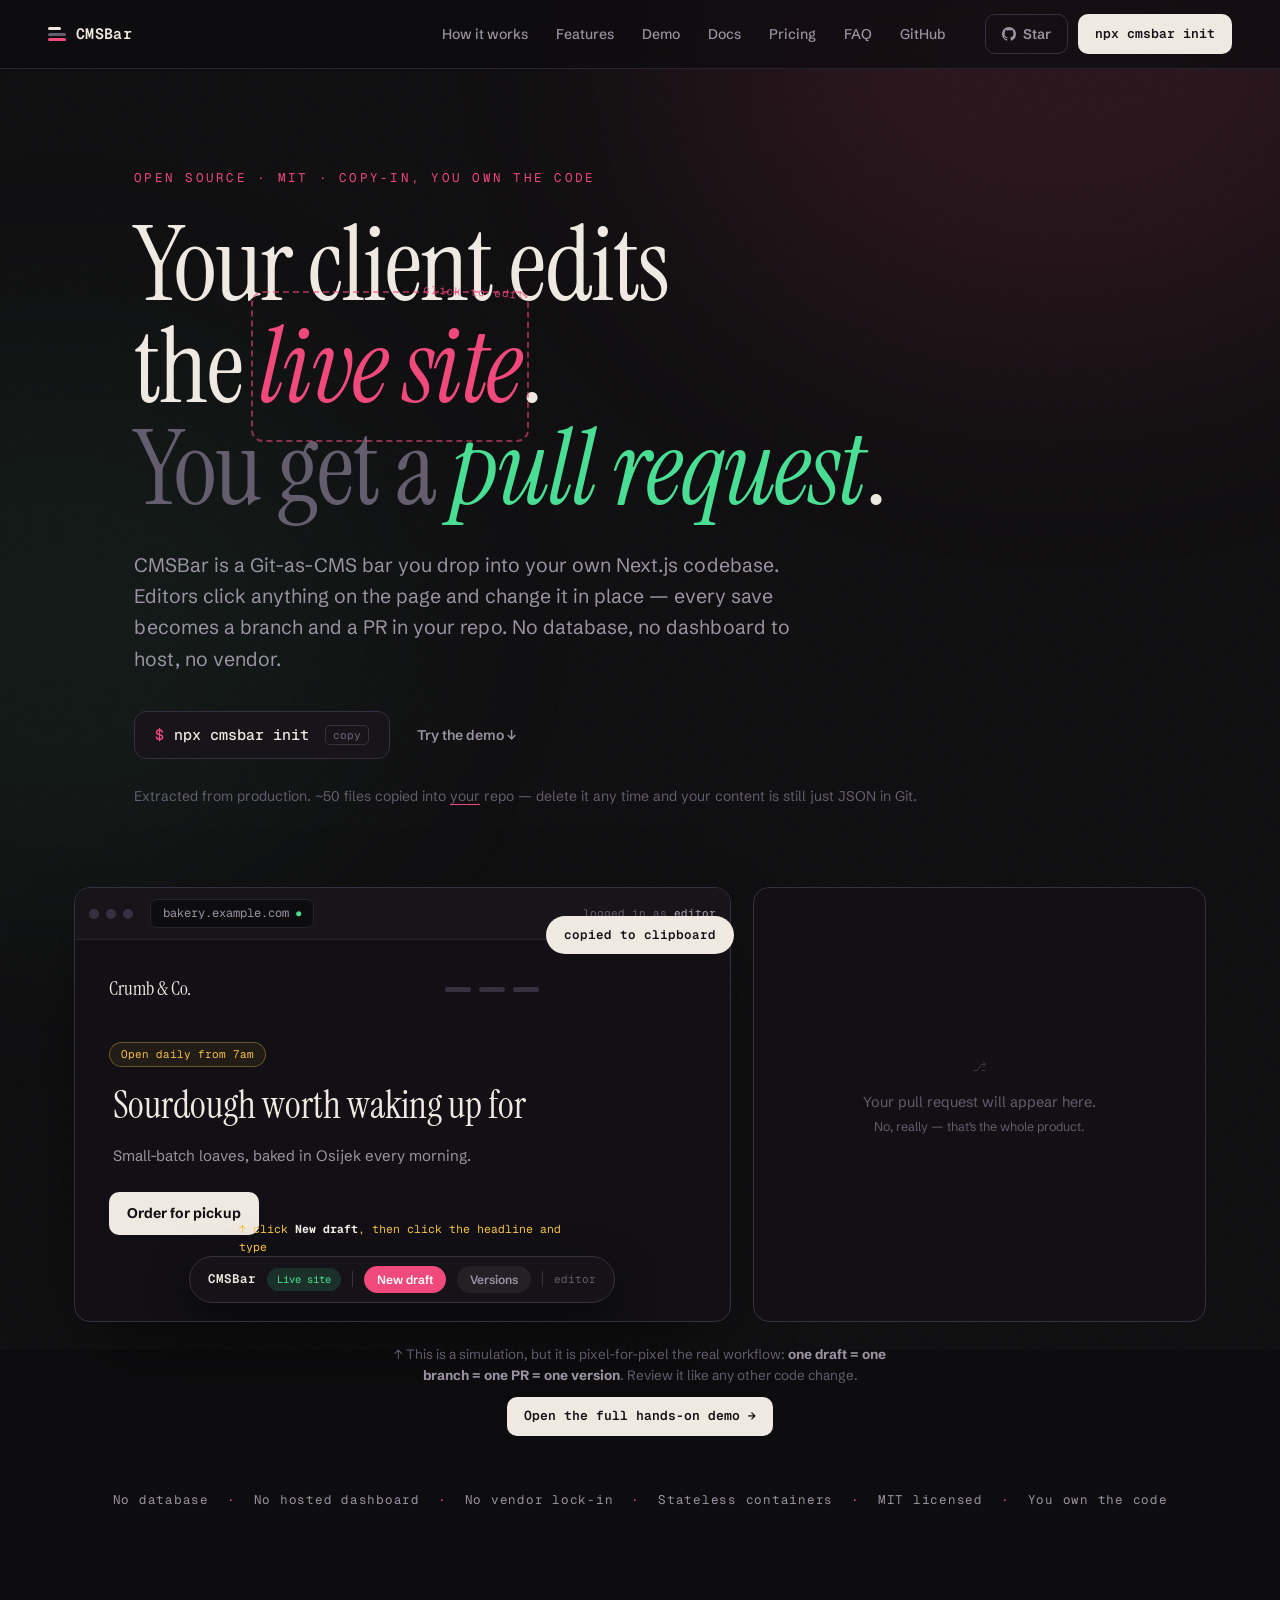
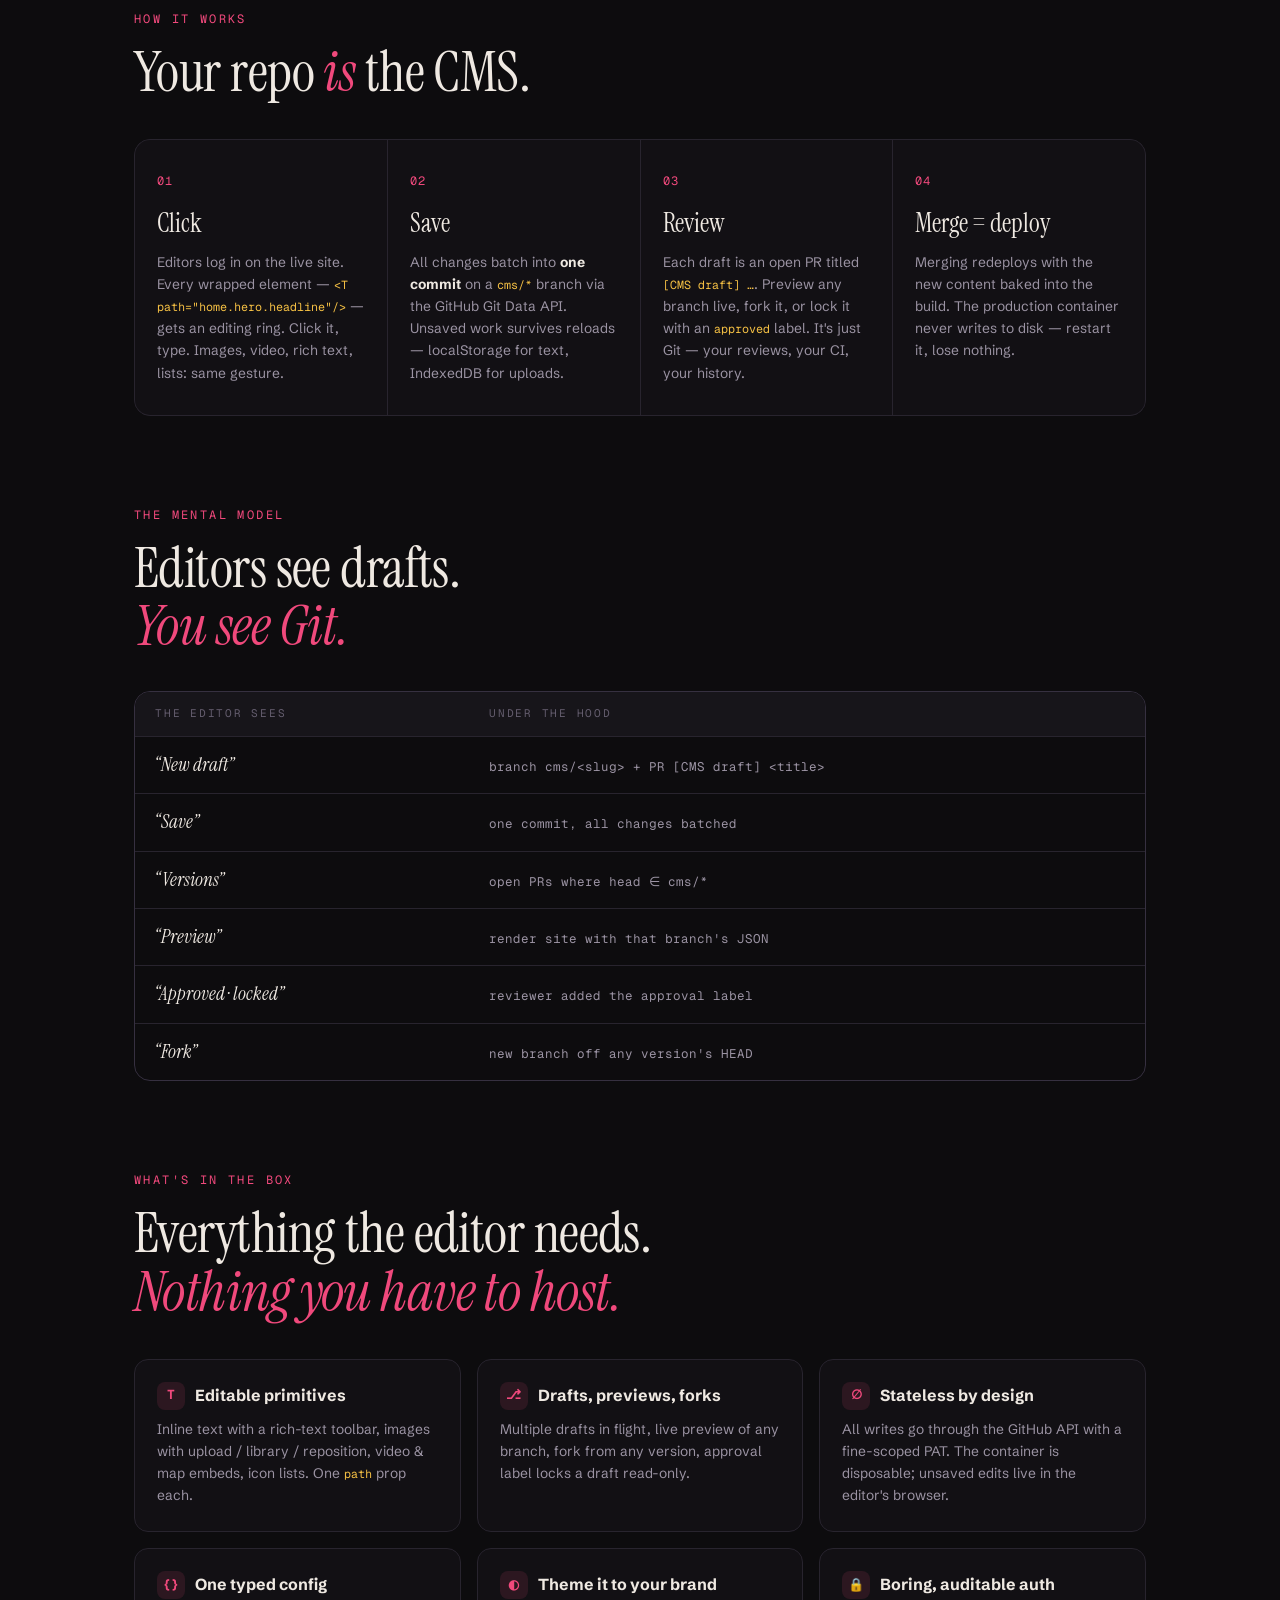
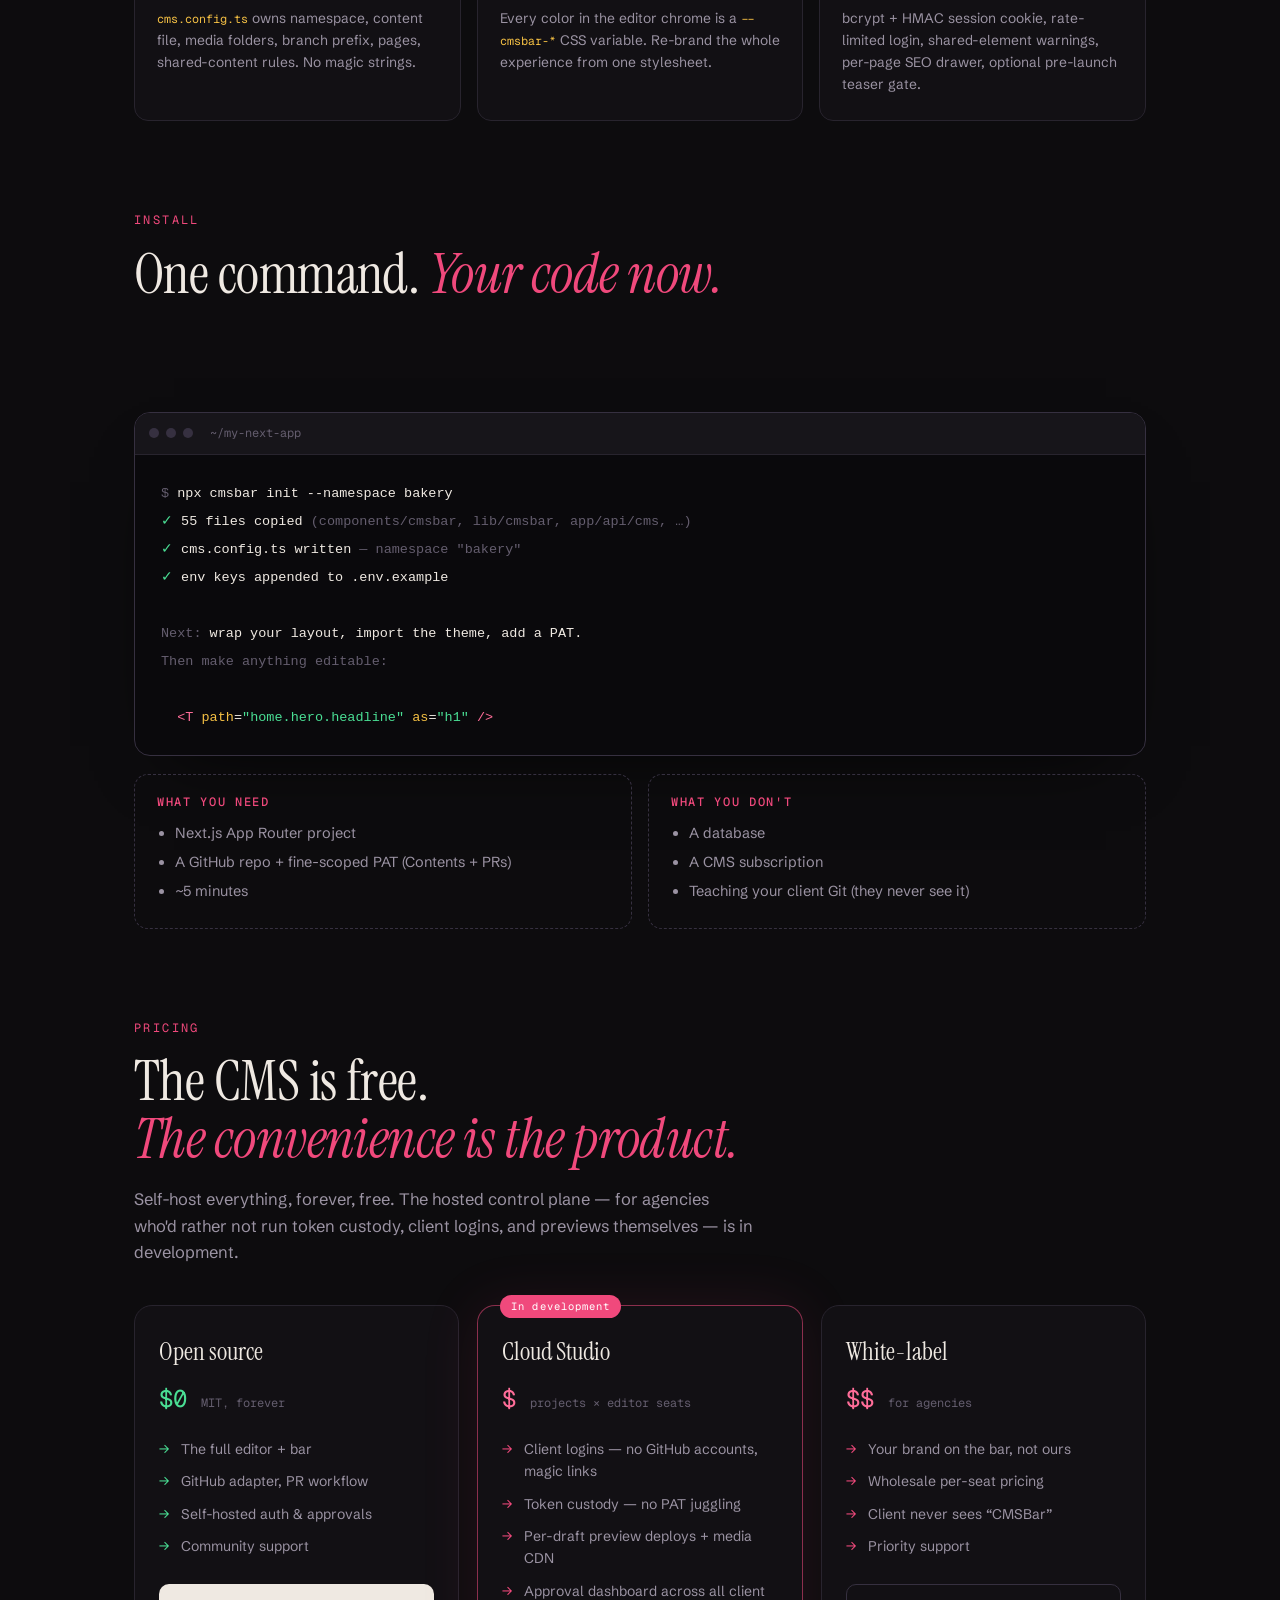
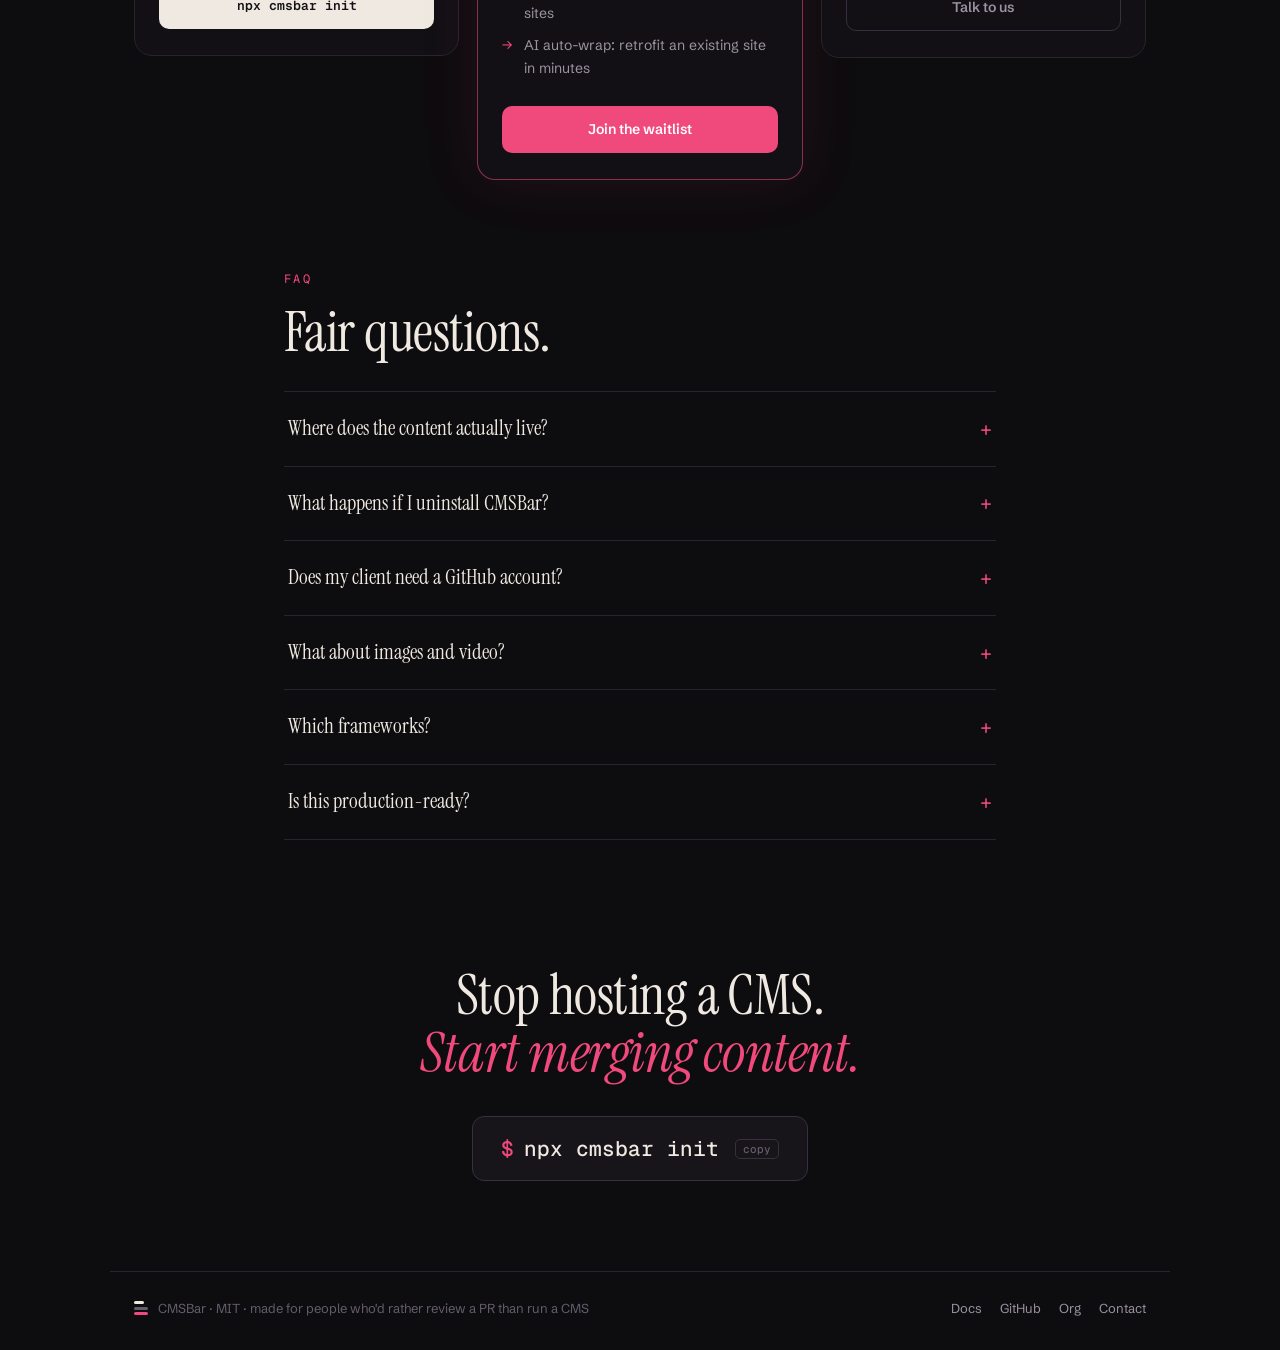
==== index.html @ d1b0f18d "chore(web): wire links to github.com/cmsbar, add vercel.json for static deploy" ====
<!DOCTYPE html>
<html lang="en">
  <head>
    <meta charset="UTF-8" />
    <meta name="viewport" content="width=device-width, initial-scale=1.0" />
    <title>CMSBar — Git-as-CMS you drop into your own codebase</title>
    <meta
      name="description"
      content="Your client clicks the live site and edits it. You get a pull request. No database, no dashboard to host, no vendor — you own every line."
    />
    <meta property="og:title" content="CMSBar — Git-as-CMS" />
    <meta
      property="og:description"
      content="Your client edits the live site. You get a PR."
    />
    <link rel="preconnect" href="https://fonts.googleapis.com" />
    <link rel="preconnect" href="https://fonts.gstatic.com" crossorigin />
    <link
      href="https://fonts.googleapis.com/css2?family=Instrument+Serif:ital@0;1&family=Schibsted+Grotesk:ital,wght@0,400;0,500;0,600;0,700;1,400&family=Geist+Mono:wght@400;500;600&display=swap"
      rel="stylesheet"
    />
    <link rel="stylesheet" href="styles.css" />
    <link
      rel="icon"
      href="data:image/svg+xml,%3Csvg xmlns='http://www.w3.org/2000/svg' viewBox='0 0 32 32'%3E%3Crect width='32' height='32' rx='7' fill='%230d0c0e'/%3E%3Crect x='7' y='21' width='18' height='4' rx='2' fill='%23f0497c'/%3E%3Crect x='7' y='8' width='12' height='3' rx='1.5' fill='%23efe9e2'/%3E%3Crect x='7' y='14' width='18' height='3' rx='1.5' fill='%23544e55'/%3E%3C/svg%3E"
    />
  </head>
  <body>
    <div class="grain" aria-hidden="true"></div>
    <div class="glow glow-a" aria-hidden="true"></div>
    <div class="glow glow-b" aria-hidden="true"></div>

    <!-- ───────────────────────── NAV ───────────────────────── -->
    <nav class="nav">
      <a class="brand" href="#top">
        <span class="brand-mark" aria-hidden="true">
          <span></span><span></span><span class="bar"></span>
        </span>
        CMSBar
      </a>
      <div class="nav-links">
        <a href="#how">How it works</a>
        <a href="#features">Features</a>
        <a href="demo.html">Demo</a>
        <a href="docs.html">Docs</a>
        <a href="#pricing">Pricing</a>
        <a href="#faq">FAQ</a>
        <a href="https://github.com/cmsbar/cmsbar" target="_blank" rel="noopener">GitHub</a>
      </div>
      <div class="nav-cta">
        <a class="btn btn-ghost" href="https://github.com/cmsbar/cmsbar" target="_blank" rel="noopener">
          <svg viewBox="0 0 16 16" width="14" height="14" fill="currentColor" aria-hidden="true"><path d="M8 0C3.58 0 0 3.58 0 8c0 3.54 2.29 6.53 5.47 7.59.4.07.55-.17.55-.38 0-.19-.01-.82-.01-1.49-2.01.37-2.53-.49-2.69-.94-.09-.23-.48-.94-.82-1.13-.28-.15-.68-.52-.01-.53.63-.01 1.08.58 1.23.82.72 1.21 1.87.87 2.33.66.07-.52.28-.87.51-1.07-1.78-.2-3.64-.89-3.64-3.95 0-.87.31-1.59.82-2.15-.08-.2-.36-1.02.08-2.12 0 0 .67-.21 2.2.82a7.42 7.42 0 0 1 4 0c1.53-1.04 2.2-.82 2.2-.82.44 1.1.16 1.92.08 2.12.51.56.82 1.27.82 2.15 0 3.07-1.87 3.75-3.65 3.95.29.25.54.73.54 1.48 0 1.07-.01 1.93-.01 2.2 0 .21.15.46.55.38A8.01 8.01 0 0 0 16 8c0-4.42-3.58-8-8-8Z"/></svg>
          Star
        </a>
        <a class="btn btn-solid" href="#install">npx cmsbar init</a>
      </div>
    </nav>

    <main id="top">
      <!-- ───────────────────────── HERO ───────────────────────── -->
      <header class="hero">
        <p class="kicker reveal">Open source · MIT · copy-in, you own the code</p>
        <h1 class="reveal d1">
          Your client edits<br />
          the <em class="editable-word" id="hero-edit" title="Yes — click me">live&nbsp;site</em>.<br />
          <span class="muted">You get a</span> <em class="pr-word">pull&nbsp;request</em>.
        </h1>
        <p class="lede reveal d2">
          CMSBar is a Git-as-CMS bar you drop into your own Next.js codebase.
          Editors click anything on the page and change it in place — every
          save becomes a branch and a PR in your repo. No database, no
          dashboard to host, no vendor.
        </p>

        <div class="hero-actions reveal d3">
          <button class="install-pill" data-copy="npx cmsbar init" type="button">
            <span class="dollar">$</span> npx cmsbar init
            <span class="copy-hint">copy</span>
          </button>
          <a class="btn btn-text" href="#demo">Try the demo ↓</a>
        </div>

        <p class="hero-foot reveal d4">
          Extracted from production. ~50 files copied into <u>your</u> repo —
          delete it any time and your content is still just JSON in Git.
        </p>
      </header>

      <!-- ───────────────────────── LIVE DEMO ───────────────────────── -->
      <section class="demo-wrap" id="demo" aria-label="Interactive demo">
        <div class="demo-stage reveal">
          <!-- Browser mockup -->
          <figure class="browser">
            <figcaption class="browser-chrome">
              <span class="dot"></span><span class="dot"></span><span class="dot"></span>
              <span class="url">bakery.example.com <span class="lock">●</span></span>
              <span class="chrome-note" id="chrome-note">logged in as <b>editor</b></span>
            </figcaption>

            <div class="browser-body" id="browser-body">
              <div class="mini-site">
                <div class="mini-nav">
                  <span class="mini-logo">Crumb&nbsp;&amp;&nbsp;Co.</span>
                  <span class="mini-links"><i></i><i></i><i></i></span>
                </div>
                <p class="mini-badge" data-path="home.hero.badge">Open daily from 7am</p>
                <h2
                  class="mini-headline"
                  id="demo-headline"
                  data-path="home.hero.headline"
                  contenteditable="false"
                  spellcheck="false"
                >Sourdough worth waking up for</h2>
                <p class="mini-sub" data-path="home.hero.subtitle">
                  Small-batch loaves, baked in Osijek every morning.
                </p>
                <span class="mini-cta" data-path="home.hero.cta">Order for pickup</span>
              </div>

              <!-- the bar -->
              <div class="cmsbar" id="cmsbar" data-state="idle">
                <span class="cb-logo">CMSBar</span>
                <span class="cb-pill cb-pill-live" id="cb-status">Live site</span>
                <span class="cb-div"></span>
                <button class="cb-btn cb-btn-accent" id="cb-action" type="button">New draft</button>
                <button class="cb-btn" type="button">Versions</button>
                <span class="cb-div"></span>
                <span class="cb-user">editor</span>
              </div>

              <div class="demo-coach" id="demo-coach">
                <span class="coach-arrow">↑</span> click <b>New draft</b>, then click the headline and type
              </div>
            </div>
          </figure>

          <!-- PR side -->
          <aside class="pr-panel" id="pr-panel" data-state="empty">
            <div class="pr-empty" id="pr-empty">
              <span class="pr-empty-icon">⎇</span>
              <p>Your pull request will appear here.<br /><span>No, really — that's the whole product.</span></p>
            </div>
            <div class="pr-card" id="pr-card" hidden>
              <div class="pr-head">
                <span class="pr-state" id="pr-state">Open</span>
                <span class="pr-title">[CMS draft] Homepage</span>
                <span class="pr-number">#214</span>
              </div>
              <div class="pr-meta">
                <span class="mono">cms/homepage-3f2a91</span> → <span class="mono">main</span>
                · 1 commit · <span class="mono">content/site-content.json</span>
              </div>
              <div class="pr-diff mono" id="pr-diff">
                <div class="diff-line diff-ctx"><span>@@ home.hero @@</span></div>
                <div class="diff-line diff-del"><span id="diff-old">- "headline": "Sourdough worth waking up for"</span></div>
                <div class="diff-line diff-add"><span id="diff-new">+ "headline": "…"</span></div>
              </div>
              <div class="pr-actions">
                <button class="btn-merge" id="btn-merge" type="button">Merge pull request</button>
                <span class="pr-approved" id="pr-approved" hidden>label: <b>cmsbar approved</b></span>
              </div>
              <div class="pr-deployed" id="pr-deployed" hidden>
                <span class="pulse"></span> Merged → deploy webhook → <b>live</b>. The editor never saw Git.
              </div>
            </div>
          </aside>
        </div>
        <p class="demo-caption reveal">
          ↑ This is a simulation, but it is pixel-for-pixel the real workflow:
          <b>one draft = one branch = one PR = one version</b>. Review it like any other code change.
        </p>
        <p class="demo-caption reveal" style="margin-top: 10px">
          <a class="btn btn-solid" href="demo.html">Open the full hands-on demo →</a>
        </p>
      </section>

      <!-- ───────────────────────── LOGO/TRUST STRIP ───────────────────────── -->
      <section class="strip reveal" aria-label="Principles">
        <span>No database</span><i>·</i>
        <span>No hosted dashboard</span><i>·</i>
        <span>No vendor lock-in</span><i>·</i>
        <span>Stateless containers</span><i>·</i>
        <span>MIT licensed</span><i>·</i>
        <span>You own the code</span>
      </section>

      <!-- ───────────────────────── HOW IT WORKS ───────────────────────── -->
      <section class="section" id="how">
        <p class="eyebrow reveal">How it works</p>
        <h2 class="reveal">Your repo <em>is</em> the CMS.</h2>
        <div class="steps">
          <div class="step reveal">
            <span class="step-num mono">01</span>
            <h3>Click</h3>
            <p>
              Editors log in on the live site. Every wrapped element —
              <span class="mono sm">&lt;T path="home.hero.headline"/&gt;</span> —
              gets an editing ring. Click it, type. Images, video, rich text,
              lists: same gesture.
            </p>
          </div>
          <div class="step reveal">
            <span class="step-num mono">02</span>
            <h3>Save</h3>
            <p>
              All changes batch into <b>one commit</b> on a
              <span class="mono sm">cms/*</span> branch via the GitHub Git Data
              API. Unsaved work survives reloads — localStorage for text,
              IndexedDB for uploads.
            </p>
          </div>
          <div class="step reveal">
            <span class="step-num mono">03</span>
            <h3>Review</h3>
            <p>
              Each draft is an open PR titled
              <span class="mono sm">[CMS draft] …</span>. Preview any branch
              live, fork it, or lock it with an
              <span class="mono sm">approved</span> label. It's just Git —
              your reviews, your CI, your history.
            </p>
          </div>
          <div class="step reveal">
            <span class="step-num mono">04</span>
            <h3>Merge = deploy</h3>
            <p>
              Merging redeploys with the new content baked into the build. The
              production container never writes to disk — restart it, lose
              nothing.
            </p>
          </div>
        </div>
      </section>

      <!-- ───────────────────────── MENTAL MODEL ───────────────────────── -->
      <section class="section" id="model">
        <p class="eyebrow reveal">The mental model</p>
        <h2 class="reveal">Editors see drafts.<br /><em>You see Git.</em></h2>
        <div class="model reveal">
          <div class="model-head"><span>The editor sees</span><span>Under the hood</span></div>
          <div class="model-row"><span>“New draft”</span><span class="mono">branch cms/&lt;slug&gt; + PR [CMS draft] &lt;title&gt;</span></div>
          <div class="model-row"><span>“Save”</span><span class="mono">one commit, all changes batched</span></div>
          <div class="model-row"><span>“Versions”</span><span class="mono">open PRs where head ∈ cms/*</span></div>
          <div class="model-row"><span>“Preview”</span><span class="mono">render site with that branch's JSON</span></div>
          <div class="model-row"><span>“Approved · locked”</span><span class="mono">reviewer added the approval label</span></div>
          <div class="model-row"><span>“Fork”</span><span class="mono">new branch off any version's HEAD</span></div>
        </div>
      </section>

      <!-- ───────────────────────── FEATURES ───────────────────────── -->
      <section class="section" id="features">
        <p class="eyebrow reveal">What's in the box</p>
        <h2 class="reveal">Everything the editor needs.<br /><em>Nothing you have to host.</em></h2>
        <div class="features">
          <article class="feat reveal">
            <h3><span class="feat-ico mono">T</span>Editable primitives</h3>
            <p>Inline text with a rich-text toolbar, images with upload / library / reposition, video &amp; map embeds, icon lists. One <span class="mono sm">path</span> prop each.</p>
          </article>
          <article class="feat reveal">
            <h3><span class="feat-ico mono">⎇</span>Drafts, previews, forks</h3>
            <p>Multiple drafts in flight, live preview of any branch, fork from any version, approval label locks a draft read-only.</p>
          </article>
          <article class="feat reveal">
            <h3><span class="feat-ico mono">∅</span>Stateless by design</h3>
            <p>All writes go through the GitHub API with a fine-scoped PAT. The container is disposable; unsaved edits live in the editor's browser.</p>
          </article>
          <article class="feat reveal">
            <h3><span class="feat-ico mono">{}</span>One typed config</h3>
            <p><span class="mono sm">cms.config.ts</span> owns namespace, content file, media folders, branch prefix, pages, shared-content rules. No magic strings.</p>
          </article>
          <article class="feat reveal">
            <h3><span class="feat-ico mono">◐</span>Theme it to your brand</h3>
            <p>Every color in the editor chrome is a <span class="mono sm">--cmsbar-*</span> CSS variable. Re-brand the whole experience from one stylesheet.</p>
          </article>
          <article class="feat reveal">
            <h3><span class="feat-ico mono">🔒</span>Boring, auditable auth</h3>
            <p>bcrypt + HMAC session cookie, rate-limited login, shared-element warnings, per-page SEO drawer, optional pre-launch teaser gate.</p>
          </article>
        </div>
      </section>

      <!-- ───────────────────────── INSTALL ───────────────────────── -->
      <section class="section" id="install">
        <p class="eyebrow reveal">Install</p>
        <h2 class="reveal">One command. <em>Your code now.</em></h2>
        <p class="section-lede reveal">
          shadcn-style: the CLI copies the source into your project and gets out
          of the way. There is no runtime dependency on CMSBar — fork it,
          theme it, delete it.
        </p>
        <div class="terminal reveal">
          <div class="term-bar">
            <span class="dot"></span><span class="dot"></span><span class="dot"></span>
            <span class="term-title mono">~/my-next-app</span>
          </div>
          <pre class="mono"><code><span class="t-dim">$</span> npx cmsbar init --namespace bakery
<span class="t-ok">✓</span> 55 files copied <span class="t-dim">(components/cmsbar, lib/cmsbar, app/api/cms, …)</span>
<span class="t-ok">✓</span> cms.config.ts written <span class="t-dim">— namespace "bakery"</span>
<span class="t-ok">✓</span> env keys appended to .env.example

<span class="t-dim">Next:</span> wrap your layout, import the theme, add a PAT.
<span class="t-dim">Then make anything editable:</span>

  <span class="t-tag">&lt;T</span> <span class="t-attr">path</span>=<span class="t-str">"home.hero.headline"</span> <span class="t-attr">as</span>=<span class="t-str">"h1"</span> <span class="t-tag">/&gt;</span></code></pre>
        </div>
        <div class="install-cols reveal">
          <div>
            <h4 class="mono">What you need</h4>
            <ul>
              <li>Next.js App Router project</li>
              <li>A GitHub repo + fine-scoped PAT <span class="dim">(Contents + PRs)</span></li>
              <li>~5 minutes</li>
            </ul>
          </div>
          <div>
            <h4 class="mono">What you don't</h4>
            <ul>
              <li>A database</li>
              <li>A CMS subscription</li>
              <li>Teaching your client Git <span class="dim">(they never see it)</span></li>
            </ul>
          </div>
        </div>
      </section>

      <!-- ───────────────────────── PRICING ───────────────────────── -->
      <section class="section" id="pricing">
        <p class="eyebrow reveal">Pricing</p>
        <h2 class="reveal">The CMS is free.<br /><em>The convenience is the product.</em></h2>
        <p class="section-lede reveal">
          Self-host everything, forever, free. The hosted control plane — for
          agencies who'd rather not run token custody, client logins, and
          previews themselves — is in development.
        </p>
        <div class="tiers">
          <article class="tier reveal">
            <header><h3>Open source</h3><p class="price">$0 <span>MIT, forever</span></p></header>
            <ul>
              <li>The full editor + bar</li>
              <li>GitHub adapter, PR workflow</li>
              <li>Self-hosted auth &amp; approvals</li>
              <li>Community support</li>
            </ul>
            <a class="btn btn-solid wide" href="#install">npx cmsbar init</a>
          </article>
          <article class="tier tier-featured reveal">
            <span class="tier-badge">In development</span>
            <header><h3>Cloud Studio</h3><p class="price">$ <span>projects × editor seats</span></p></header>
            <ul>
              <li>Client logins — no GitHub accounts, magic links</li>
              <li>Token custody — no PAT juggling</li>
              <li>Per-draft preview deploys + media CDN</li>
              <li>Approval dashboard across all client sites</li>
              <li>AI auto-wrap: retrofit an existing site in minutes</li>
            </ul>
            <a class="btn btn-accent wide" href="mailto:hello@cmsbar.dev?subject=Cloud%20waitlist">Join the waitlist</a>
          </article>
          <article class="tier reveal">
            <header><h3>White-label</h3><p class="price">$$ <span>for agencies</span></p></header>
            <ul>
              <li>Your brand on the bar, not ours</li>
              <li>Wholesale per-seat pricing</li>
              <li>Client never sees “CMSBar”</li>
              <li>Priority support</li>
            </ul>
            <a class="btn btn-ghost wide" href="mailto:hello@cmsbar.dev?subject=White-label">Talk to us</a>
          </article>
        </div>
      </section>

      <!-- ───────────────────────── FAQ ───────────────────────── -->
      <section class="section section-narrow" id="faq">
        <p class="eyebrow reveal">FAQ</p>
        <h2 class="reveal">Fair questions.</h2>
        <div class="faq reveal">
          <details>
            <summary>Where does the content actually live?</summary>
            <p>In <span class="mono sm">content/site-content.json</span> in your repo, imported at build time. Drafts are branches; merging redeploys. Your content's full history is <span class="mono sm">git log</span>.</p>
          </details>
          <details>
            <summary>What happens if I uninstall CMSBar?</summary>
            <p>Your site keeps rendering the same JSON — the primitives render bundled values when no editor is logged in. Delete the components and inline the strings whenever you like. There's nothing to migrate off.</p>
          </details>
          <details>
            <summary>Does my client need a GitHub account?</summary>
            <p>No. Editors log in with a username/password on your site; the server holds one fine-scoped PAT. (Hosted client identity with magic links is what Cloud Studio adds.)</p>
          </details>
          <details>
            <summary>What about images and video?</summary>
            <p>Uploads stage in the browser (IndexedDB), then commit as blobs in the same PR as the text changes. Folder allowlists are configured in <span class="mono sm">cms.config.ts</span>.</p>
          </details>
          <details>
            <summary>Which frameworks?</summary>
            <p>Next.js App Router today. The core is framework-neutral and the host seam is being carved — TanStack Start is the first candidate adapter. Client-only SPAs need the hosted gateway (a write token can't live in a browser).</p>
          </details>
          <details>
            <summary>Is this production-ready?</summary>
            <p>CMSBar was extracted from a production site where it ships real content edits as PRs daily. The standalone package is young — pin a commit, read the code (it's yours), and file issues.</p>
          </details>
        </div>
      </section>

      <!-- ───────────────────────── FINAL CTA ───────────────────────── -->
      <section class="final reveal">
        <h2>Stop hosting a CMS.<br /><em>Start merging content.</em></h2>
        <button class="install-pill big" data-copy="npx cmsbar init" type="button">
          <span class="dollar">$</span> npx cmsbar init <span class="copy-hint">copy</span>
        </button>
      </section>
    </main>

    <footer class="footer">
      <div>
        <span class="brand-mark sm" aria-hidden="true"><span></span><span></span><span class="bar"></span></span>
        CMSBar · MIT · made for people who'd rather review a PR than run a CMS
      </div>
      <div class="footer-links">
        <a href="docs.html">Docs</a>
        <a href="https://github.com/cmsbar/cmsbar" target="_blank" rel="noopener">GitHub</a>
        <a href="https://github.com/cmsbar" target="_blank" rel="noopener">Org</a>
        <a href="mailto:hello@cmsbar.dev">Contact</a>
      </div>
    </footer>

    <div class="toast mono" id="toast" role="status">copied to clipboard</div>
    <script src="app.js"></script>
  </body>
</html>
---- styles.css ----
/* ── CMSBar marketing site ──────────────────────────────────────────────── */
:root {
  --bg: #0d0c0e;
  --bg-2: #121014;
  --panel: #17151a;
  --panel-2: #1d1a21;
  --line: #28242e;
  --line-2: #363040;
  --ink: #efe9e2;
  --dim: #9b93a3;
  --faint: #645d6e;
  --accent: #f0497c;
  --accent-strong: #ff6d99;
  --accent-deep: #b22655;
  --ok: #4ade94;
  --warn: #f5c044;
  --del: #ff7a6e;
  --serif: "Instrument Serif", Georgia, serif;
  --sans: "Schibsted Grotesk", system-ui, sans-serif;
  --mono: "Geist Mono", ui-monospace, Menlo, monospace;
}

* { box-sizing: border-box; }
html { scroll-behavior: smooth; }
body {
  margin: 0;
  background: var(--bg);
  color: var(--ink);
  font-family: var(--sans);
  font-size: 16.5px;
  line-height: 1.6;
  -webkit-font-smoothing: antialiased;
  overflow-x: hidden;
}
::selection { background: rgba(240, 73, 124, 0.35); color: #fff; }

.mono { font-family: var(--mono); }
.sm { font-size: 0.85em; }
.dim { color: var(--dim); }
em { font-style: italic; }

/* atmosphere */
.grain {
  position: fixed; inset: -50%; z-index: 0; pointer-events: none; opacity: 0.05;
  background-image: url("data:image/svg+xml,%3Csvg xmlns='http://www.w3.org/2000/svg' width='240' height='240'%3E%3Cfilter id='n'%3E%3CfeTurbulence type='fractalNoise' baseFrequency='0.9' numOctaves='2'/%3E%3C/filter%3E%3Crect width='100%25' height='100%25' filter='url(%23n)'/%3E%3C/svg%3E");
  animation: grain 9s steps(6) infinite;
}
@keyframes grain {
  0%,100% { transform: translate(0,0); } 20% { transform: translate(-3%,2%); }
  40% { transform: translate(2%,-3%); } 60% { transform: translate(-2%,-2%); }
  80% { transform: translate(3%,3%); }
}
.glow { position: fixed; z-index: 0; pointer-events: none; border-radius: 50%; filter: blur(120px); }
.glow-a { width: 760px; height: 560px; top: -220px; right: -160px; background: rgba(240, 73, 124, 0.12); }
.glow-b { width: 640px; height: 560px; top: 38%; left: -260px; background: rgba(74, 222, 148, 0.05); }

main, .nav, .footer { position: relative; z-index: 1; }

/* ── nav ── */
.nav {
  position: sticky; top: 0; z-index: 40;
  display: flex; align-items: center; gap: 28px;
  padding: 14px clamp(20px, 4vw, 48px);
  background: rgba(13, 12, 14, 0.72);
  backdrop-filter: blur(14px);
  border-bottom: 1px solid var(--line);
}
.brand {
  display: inline-flex; align-items: center; gap: 10px;
  font-family: var(--mono); font-weight: 600; font-size: 15px;
  color: var(--ink); text-decoration: none; letter-spacing: 0.02em;
}
.brand-mark { display: inline-flex; flex-direction: column; gap: 2.5px; width: 18px; }
.brand-mark span { height: 3px; border-radius: 2px; background: var(--faint); }
.brand-mark span:first-child { width: 70%; background: var(--ink); }
.brand-mark .bar { width: 100%; background: var(--accent); }
.brand-mark.sm { width: 14px; }
.nav-links { display: flex; gap: 4px; margin-left: auto; }
.nav-links a {
  color: var(--dim); text-decoration: none; font-size: 14px; font-weight: 500;
  padding: 7px 12px; border-radius: 8px; transition: 0.15s;
}
.nav-links a:hover { color: var(--ink); background: var(--panel); }
.nav-cta { display: flex; gap: 10px; }
@media (max-width: 900px) { .nav-links { display: none; } .nav-cta .btn-ghost { display: none; } }

/* buttons */
.btn {
  display: inline-flex; align-items: center; gap: 7px;
  font-family: var(--sans); font-size: 14px; font-weight: 600;
  padding: 8px 16px; border-radius: 10px; text-decoration: none;
  border: 1px solid transparent; cursor: pointer; transition: 0.18s;
}
.btn-ghost { color: var(--dim); border-color: var(--line-2); }
.btn-ghost:hover { color: var(--ink); border-color: var(--faint); }
.btn-solid { background: var(--ink); color: #141216; font-family: var(--mono); font-size: 13px; }
.btn-solid:hover { background: #fff; transform: translateY(-1px); }
.btn-accent { background: var(--accent); color: #fff; }
.btn-accent:hover { background: var(--accent-strong); transform: translateY(-1px); }
.btn-text { color: var(--dim); padding-left: 4px; }
.btn-text:hover { color: var(--ink); }
.btn.wide { width: 100%; justify-content: center; padding: 11px; }

/* ── hero ── */
.hero {
  max-width: 1060px; margin: 0 auto;
  padding: clamp(70px, 11vh, 130px) 24px 36px;
  text-align: left;
}
.kicker {
  font-family: var(--mono); font-size: 12.5px; letter-spacing: 0.18em;
  text-transform: uppercase; color: var(--accent); margin: 0 0 26px;
}
.hero h1 {
  font-family: var(--serif); font-weight: 400;
  font-size: clamp(46px, 8.4vw, 104px);
  line-height: 0.98; letter-spacing: -0.015em; margin: 0;
}
.hero h1 .muted { color: var(--faint); }
.hero h1 em { font-style: italic; }
.pr-word { color: var(--ok); }
.editable-word {
  position: relative; color: var(--accent); cursor: text;
  outline: 2px dashed rgba(240, 73, 124, 0.55); outline-offset: 6px;
  border-radius: 4px; transition: outline-color 0.2s, background 0.2s;
}
.editable-word:hover { outline-color: var(--accent-strong); background: rgba(240, 73, 124, 0.08); }
.editable-word::after {
  content: "click to edit"; position: absolute; top: -1.1em; right: -0.4em;
  font-family: var(--mono); font-style: normal; font-size: 11px; letter-spacing: 0.08em;
  color: var(--accent); opacity: 0.85; white-space: nowrap;
  transform: rotate(3deg);
}
.editable-word:focus { outline-style: solid; }
.editable-word:focus::after { content: "now press Save… (just kidding — scroll down)"; }
.lede { max-width: 56ch; font-size: clamp(17px, 2vw, 19.5px); color: var(--dim); margin: 30px 0 0; }
.lede b { color: var(--ink); }

.hero-actions { display: flex; align-items: center; gap: 22px; margin-top: 36px; flex-wrap: wrap; }
.install-pill {
  display: inline-flex; align-items: center; gap: 10px;
  font-family: var(--mono); font-size: 15px; font-weight: 500; color: var(--ink);
  background: var(--panel); border: 1px solid var(--line-2);
  padding: 13px 20px; border-radius: 12px; cursor: pointer;
  transition: 0.18s; position: relative;
}
.install-pill:hover { border-color: var(--accent); box-shadow: 0 0 28px rgba(240, 73, 124, 0.18); }
.install-pill .dollar { color: var(--accent); }
.install-pill .copy-hint {
  font-size: 11px; color: var(--faint); border: 1px solid var(--line-2);
  border-radius: 5px; padding: 2px 7px; margin-left: 6px; transition: 0.18s;
}
.install-pill:hover .copy-hint { color: var(--ink); border-color: var(--faint); }
.install-pill.big { font-size: clamp(16px, 2.4vw, 21px); padding: 18px 28px; }
.hero-foot { color: var(--faint); font-size: 14px; margin-top: 26px; }
.hero-foot u { text-decoration-color: var(--accent); text-underline-offset: 3px; }

/* ── demo ── */
.demo-wrap { max-width: 1180px; margin: 30px auto 0; padding: 0 24px; }
.demo-stage {
  display: grid; grid-template-columns: minmax(0, 1.45fr) minmax(0, 1fr);
  gap: 22px; align-items: stretch;
}
@media (max-width: 980px) { .demo-stage { grid-template-columns: 1fr; } }

.browser {
  margin: 0; border: 1px solid var(--line-2); border-radius: 16px;
  background: var(--bg-2); overflow: hidden;
  box-shadow: 0 30px 80px -30px rgba(0, 0, 0, 0.8);
}
.browser-chrome {
  display: flex; align-items: center; gap: 7px;
  padding: 11px 14px; border-bottom: 1px solid var(--line);
  background: var(--panel);
}
.dot { width: 10px; height: 10px; border-radius: 50%; background: var(--line-2); }
.browser-chrome .url {
  font-family: var(--mono); font-size: 12px; color: var(--dim);
  background: var(--bg); border: 1px solid var(--line);
  border-radius: 7px; padding: 4px 12px; margin-left: 10px;
}
.browser-chrome .lock { color: var(--ok); font-size: 9px; }
.chrome-note { margin-left: auto; font-family: var(--mono); font-size: 11px; color: var(--faint); }
.chrome-note b { color: var(--dim); font-weight: 500; }

.browser-body { position: relative; padding: 34px 34px 86px; min-height: 360px; }

/* mini site */
.mini-site { max-width: 430px; }
.mini-nav { display: flex; align-items: center; justify-content: space-between; margin-bottom: 34px; }
.mini-logo { font-family: var(--serif); font-size: 19px; }
.mini-links { display: flex; gap: 8px; }
.mini-links i { width: 26px; height: 5px; border-radius: 3px; background: var(--line-2); }
.mini-badge {
  display: inline-block; font-family: var(--mono); font-size: 11px;
  color: var(--warn); border: 1px solid rgba(245, 192, 68, 0.35);
  background: rgba(245, 192, 68, 0.07); border-radius: 99px;
  padding: 3px 11px; margin: 0 0 16px;
}
.mini-headline {
  font-family: var(--serif); font-weight: 400; font-size: clamp(26px, 3.4vw, 38px);
  line-height: 1.08; margin: 0 0 14px; border-radius: 6px;
  outline: none; transition: box-shadow 0.2s, background 0.2s; padding: 2px 4px;
}
.mini-sub { color: var(--dim); font-size: 15px; margin: 0 0 22px; border-radius: 6px; padding: 2px 4px; }
.mini-cta {
  display: inline-block; background: var(--ink); color: #141216;
  font-weight: 700; font-size: 14px; border-radius: 10px; padding: 10px 18px;
}
/* editing rings while a draft is active */
.editing [data-path] { cursor: text; }
.editing .mini-headline, .editing .mini-sub, .editing .mini-badge {
  box-shadow: 0 0 0 1.5px rgba(240, 73, 124, 0.65);
  background: rgba(240, 73, 124, 0.05);
}
.editing .mini-headline:focus { box-shadow: 0 0 0 2.5px var(--accent); background: rgba(240, 73, 124, 0.09); }

/* the bar */
.cmsbar {
  position: absolute; left: 50%; bottom: 18px; transform: translateX(-50%);
  display: flex; align-items: center; gap: 11px; white-space: nowrap;
  background: rgba(22, 20, 26, 0.96); border: 1px solid var(--line-2);
  border-radius: 99px; padding: 9px 18px;
  box-shadow: 0 14px 40px rgba(0, 0, 0, 0.6);
  font-size: 13px;
}
.cb-logo { font-family: var(--mono); font-weight: 600; font-size: 12.5px; }
.cb-pill { font-family: var(--mono); font-size: 10.5px; border-radius: 99px; padding: 3px 10px; }
.cb-pill-live { background: rgba(74, 222, 148, 0.14); color: var(--ok); }
.cb-pill-draft { background: rgba(240, 73, 124, 0.16); color: var(--accent-strong); }
.cb-div { width: 1px; height: 16px; background: var(--line-2); }
.cb-btn {
  font-family: var(--sans); font-size: 12px; font-weight: 600; color: var(--dim);
  background: rgba(255, 255, 255, 0.06); border: 0; border-radius: 99px;
  padding: 6px 13px; cursor: pointer; transition: 0.15s;
}
.cb-btn:hover { color: var(--ink); background: rgba(255, 255, 255, 0.12); }
.cb-btn-accent { background: var(--accent); color: #fff; }
.cb-btn-accent:hover { background: var(--accent-strong); color: #fff; }
.cb-btn-accent:disabled { opacity: 0.45; cursor: default; }
.cb-user { font-family: var(--mono); font-size: 11px; color: var(--faint); }
.cb-count {
  font-family: var(--mono); font-size: 10px; background: rgba(255,255,255,0.14);
  border-radius: 99px; padding: 2px 7px; margin-left: 6px;
}

.demo-coach {
  position: absolute; bottom: 64px; left: 50%; transform: translate(-50%, 0);
  font-family: var(--mono); font-size: 11.5px; color: var(--warn);
  animation: bob 2.2s ease-in-out infinite;
}
.demo-coach b { color: var(--ink); }
@keyframes bob { 0%,100% { transform: translate(-50%, 0); } 50% { transform: translate(-50%, -5px); } }

/* PR panel */
.pr-panel {
  border: 1px solid var(--line-2); border-radius: 16px; background: var(--bg-2);
  display: flex; align-items: center; justify-content: center; padding: 26px;
  transition: border-color 0.4s, box-shadow 0.4s;
}
.pr-panel[data-state="open"] { border-color: rgba(74, 222, 148, 0.4); box-shadow: inset 0 0 80px rgba(74, 222, 148, 0.04); }
.pr-empty { text-align: center; color: var(--faint); font-size: 14.5px; }
.pr-empty-icon { display: block; font-size: 34px; margin-bottom: 12px; color: var(--line-2); }
.pr-empty span { font-size: 12.5px; }
.pr-card { width: 100%; animation: prin 0.5s cubic-bezier(0.2, 0.9, 0.3, 1.2); }
@keyframes prin { from { opacity: 0; transform: translateY(18px) scale(0.97); } }
.pr-head { display: flex; align-items: center; gap: 10px; flex-wrap: wrap; }
.pr-state {
  font-family: var(--mono); font-size: 11px; font-weight: 600;
  background: rgba(74, 222, 148, 0.15); color: var(--ok);
  border-radius: 99px; padding: 4px 12px;
}
.pr-state.merged { background: rgba(196, 153, 255, 0.15); color: #c499ff; }
.pr-title { font-weight: 700; font-size: 15px; }
.pr-number { color: var(--faint); font-family: var(--mono); font-size: 13px; }
.pr-meta { font-size: 12px; color: var(--dim); margin: 10px 0 16px; line-height: 1.8; }
.pr-meta .mono { color: var(--warn); font-size: 11.5px; background: rgba(245,192,68,0.07); padding: 1px 6px; border-radius: 5px; }
.pr-diff {
  border: 1px solid var(--line); border-radius: 10px; overflow: hidden;
  font-size: 11.5px; line-height: 1.9; margin-bottom: 16px;
}
.diff-line { padding: 0 12px; white-space: nowrap; overflow: hidden; text-overflow: ellipsis; }
.diff-ctx { background: var(--panel); color: var(--faint); }
.diff-del { background: rgba(255, 122, 110, 0.08); color: var(--del); }
.diff-add { background: rgba(74, 222, 148, 0.08); color: var(--ok); }
.btn-merge {
  font-family: var(--sans); font-weight: 700; font-size: 13.5px;
  background: #238636; color: #fff; border: 0; border-radius: 9px;
  padding: 9px 16px; cursor: pointer; transition: 0.15s;
}
.btn-merge:hover { background: #2ea043; }
.pr-actions { display: flex; align-items: center; gap: 12px; }
.pr-approved { font-family: var(--mono); font-size: 11px; color: var(--warn); }
.pr-deployed {
  margin-top: 16px; display: flex; align-items: center; gap: 9px;
  font-size: 13px; color: var(--ok); animation: prin 0.4s ease;
}
.pulse { width: 8px; height: 8px; border-radius: 50%; background: var(--ok); animation: pulse 1.6s infinite; }
@keyframes pulse { 0% { box-shadow: 0 0 0 0 rgba(74,222,148,0.5); } 70% { box-shadow: 0 0 0 9px rgba(74,222,148,0); } 100% { box-shadow: 0 0 0 0 rgba(74,222,148,0); } }

.demo-caption { text-align: center; color: var(--faint); font-size: 13.5px; margin: 22px auto 0; max-width: 64ch; }
.demo-caption b { color: var(--dim); }

/* ── strip ── */
.strip {
  display: flex; flex-wrap: wrap; justify-content: center; gap: 14px 18px;
  font-family: var(--mono); font-size: 12.5px; letter-spacing: 0.06em;
  color: var(--dim); padding: 54px 24px 10px;
}
.strip i { color: var(--accent); font-style: normal; }

/* ── sections ── */
.section { max-width: 1060px; margin: 0 auto; padding: clamp(70px, 10vh, 120px) 24px 0; }
.section-narrow { max-width: 760px; }
.eyebrow {
  font-family: var(--mono); font-size: 12px; letter-spacing: 0.2em;
  text-transform: uppercase; color: var(--accent); margin: 0 0 14px;
}
.section h2, .final h2 {
  font-family: var(--serif); font-weight: 400;
  font-size: clamp(34px, 5vw, 56px); line-height: 1.04;
  letter-spacing: -0.01em; margin: 0 0 18px;
}
.section h2 em, .final h2 em { color: var(--accent); }
.section-lede { color: var(--dim); max-width: 62ch; margin: 0 0 14px; }

/* steps */
.steps { display: grid; grid-template-columns: repeat(4, 1fr); gap: 1px; background: var(--line); border: 1px solid var(--line); border-radius: 16px; overflow: hidden; margin-top: 38px; }
@media (max-width: 980px) { .steps { grid-template-columns: repeat(2, 1fr); } }
@media (max-width: 580px) { .steps { grid-template-columns: 1fr; } }
.step { background: var(--bg-2); padding: 26px 22px 30px; position: relative; transition: background 0.25s; }
.step:hover { background: var(--panel); }
.step-num { color: var(--accent); font-size: 12px; letter-spacing: 0.1em; }
.step h3 { font-family: var(--serif); font-weight: 400; font-size: 26px; margin: 10px 0 8px; }
.step p { font-size: 13.8px; color: var(--dim); margin: 0; }
.step p b { color: var(--ink); }
.step .mono.sm { color: var(--warn); }

/* model table */
.model { margin-top: 36px; border: 1px solid var(--line-2); border-radius: 16px; overflow: hidden; }
.model-head, .model-row {
  display: grid; grid-template-columns: minmax(150px, 0.8fr) 1.6fr;
  gap: 16px; padding: 13px 20px; align-items: baseline;
}
.model-head {
  font-family: var(--mono); font-size: 11px; letter-spacing: 0.16em;
  text-transform: uppercase; color: var(--faint);
  background: var(--panel); border-bottom: 1px solid var(--line);
}
.model-row { border-bottom: 1px solid var(--line); transition: background 0.15s; }
.model-row:last-child { border-bottom: 0; }
.model-row:hover { background: var(--panel); }
.model-row span:first-child { font-family: var(--serif); font-style: italic; font-size: 19px; }
.model-row .mono { font-size: 12.5px; color: var(--dim); }
@media (max-width: 640px) { .model-head, .model-row { grid-template-columns: 1fr; gap: 4px; } }

/* features */
.features { display: grid; grid-template-columns: repeat(3, 1fr); gap: 16px; margin-top: 38px; }
@media (max-width: 980px) { .features { grid-template-columns: repeat(2, 1fr); } }
@media (max-width: 600px) { .features { grid-template-columns: 1fr; } }
.feat {
  border: 1px solid var(--line); border-radius: 14px; background: var(--bg-2);
  padding: 22px 22px 24px; transition: 0.2s;
}
.feat:hover { border-color: var(--line-2); transform: translateY(-3px); }
.feat h3 { display: flex; align-items: center; gap: 10px; font-size: 16px; margin: 0 0 9px; }
.feat-ico {
  display: grid; place-items: center; width: 28px; height: 28px; flex: none;
  border-radius: 8px; background: rgba(240, 73, 124, 0.12); color: var(--accent);
  font-size: 13px;
}
.feat p { font-size: 13.8px; color: var(--dim); margin: 0; }
.feat .mono.sm { color: var(--warn); }

/* terminal */
.terminal { margin-top: 38px; border: 1px solid var(--line-2); border-radius: 16px; overflow: hidden; background: #0a090c; box-shadow: 0 30px 70px -40px rgba(0,0,0,0.9); }
.term-bar { display: flex; align-items: center; gap: 7px; background: var(--panel); border-bottom: 1px solid var(--line); padding: 11px 14px; }
.term-title { margin-left: 10px; font-size: 12px; color: var(--faint); }
.terminal pre { margin: 0; padding: 24px 26px; overflow-x: auto; font-size: 13.5px; line-height: 2; }
.t-dim { color: var(--faint); }
.t-ok { color: var(--ok); }
.t-tag { color: var(--accent-strong); }
.t-attr { color: var(--warn); }
.t-str { color: var(--ok); }

.install-cols { display: grid; grid-template-columns: 1fr 1fr; gap: 16px; margin-top: 18px; }
@media (max-width: 640px) { .install-cols { grid-template-columns: 1fr; } }
.install-cols > div { border: 1px dashed var(--line-2); border-radius: 14px; padding: 18px 22px; }
.install-cols h4 { margin: 0 0 10px; font-size: 12px; letter-spacing: 0.14em; text-transform: uppercase; color: var(--accent); font-weight: 500; }
.install-cols ul { margin: 0; padding: 0 0 0 18px; color: var(--dim); font-size: 14.5px; }
.install-cols li { margin-bottom: 6px; }

/* pricing */
.tiers { display: grid; grid-template-columns: repeat(3, 1fr); gap: 18px; margin-top: 40px; align-items: start; }
@media (max-width: 980px) { .tiers { grid-template-columns: 1fr; max-width: 460px; } }
.tier {
  border: 1px solid var(--line); border-radius: 18px; background: var(--bg-2);
  padding: 26px 24px; position: relative; transition: 0.2s;
}
.tier:hover { transform: translateY(-3px); }
.tier-featured { border-color: rgba(240, 73, 124, 0.55); box-shadow: 0 0 60px rgba(240, 73, 124, 0.1); }
.tier-badge {
  position: absolute; top: -11px; left: 22px;
  font-family: var(--mono); font-size: 10.5px; letter-spacing: 0.1em;
  background: var(--accent); color: #fff; border-radius: 99px; padding: 3px 11px;
}
.tier h3 { font-family: var(--serif); font-weight: 400; font-size: 25px; margin: 0; }
.price { font-family: var(--mono); font-size: 24px; color: var(--accent-strong); margin: 8px 0 4px; }
.tier:first-child .price { color: var(--ok); }
.price span { font-size: 12px; color: var(--faint); }
.tier ul { margin: 14px 0 22px; padding: 0; list-style: none; }
.tier li { font-size: 14px; color: var(--dim); padding: 5px 0 5px 22px; position: relative; }
.tier li::before { content: "→"; position: absolute; left: 0; color: var(--accent); }
.tier:first-child li::before { color: var(--ok); }

/* faq */
.faq { margin-top: 30px; border-top: 1px solid var(--line); }
.faq details { border-bottom: 1px solid var(--line); }
.faq summary {
  cursor: pointer; list-style: none; display: flex; justify-content: space-between; align-items: center;
  font-family: var(--serif); font-size: 21px; padding: 20px 4px; transition: color 0.15s;
}
.faq summary::-webkit-details-marker { display: none; }
.faq summary::after { content: "+"; font-family: var(--mono); color: var(--accent); font-size: 20px; transition: transform 0.25s; }
.faq details[open] summary::after { transform: rotate(45deg); }
.faq summary:hover { color: var(--accent-strong); }
.faq p { margin: 0; padding: 0 4px 22px; color: var(--dim); font-size: 15px; max-width: 64ch; }
.faq .mono.sm { color: var(--warn); }

/* final */
.final { text-align: center; padding: clamp(90px, 14vh, 160px) 24px 30px; }
.final h2 { margin-bottom: 34px; }

/* footer */
.footer {
  display: flex; align-items: center; justify-content: space-between; gap: 18px; flex-wrap: wrap;
  max-width: 1060px; margin: 60px auto 0; padding: 26px 24px 40px;
  border-top: 1px solid var(--line); color: var(--faint); font-size: 13px;
}
.footer > div:first-child { display: inline-flex; align-items: center; gap: 10px; }
.footer-links { display: flex; gap: 18px; }
.footer-links a { color: var(--dim); text-decoration: none; }
.footer-links a:hover { color: var(--ink); }

/* toast */
.toast {
  position: fixed; bottom: 26px; left: 50%; transform: translate(-50%, 80px);
  background: var(--ink); color: #141216; font-size: 12.5px; font-weight: 600;
  border-radius: 99px; padding: 9px 18px; z-index: 80;
  transition: transform 0.35s cubic-bezier(0.2, 0.9, 0.3, 1.2); pointer-events: none;
}
.toast.show { transform: translate(-50%, 0); }

/* reveals */
.reveal { opacity: 0; transform: translateY(22px); transition: opacity 0.7s cubic-bezier(0.2,0.7,0.2,1), transform 0.7s cubic-bezier(0.2,0.7,0.2,1); }
.reveal.in { opacity: 1; transform: none; }
.reveal.d1 { transition-delay: 0.07s; }
.reveal.d2 { transition-delay: 0.16s; }
.reveal.d3 { transition-delay: 0.25s; }
.reveal.d4 { transition-delay: 0.34s; }
@media (prefers-reduced-motion: reduce) {
  .reveal { opacity: 1; transform: none; transition: none; }
  .grain { animation: none; }
}
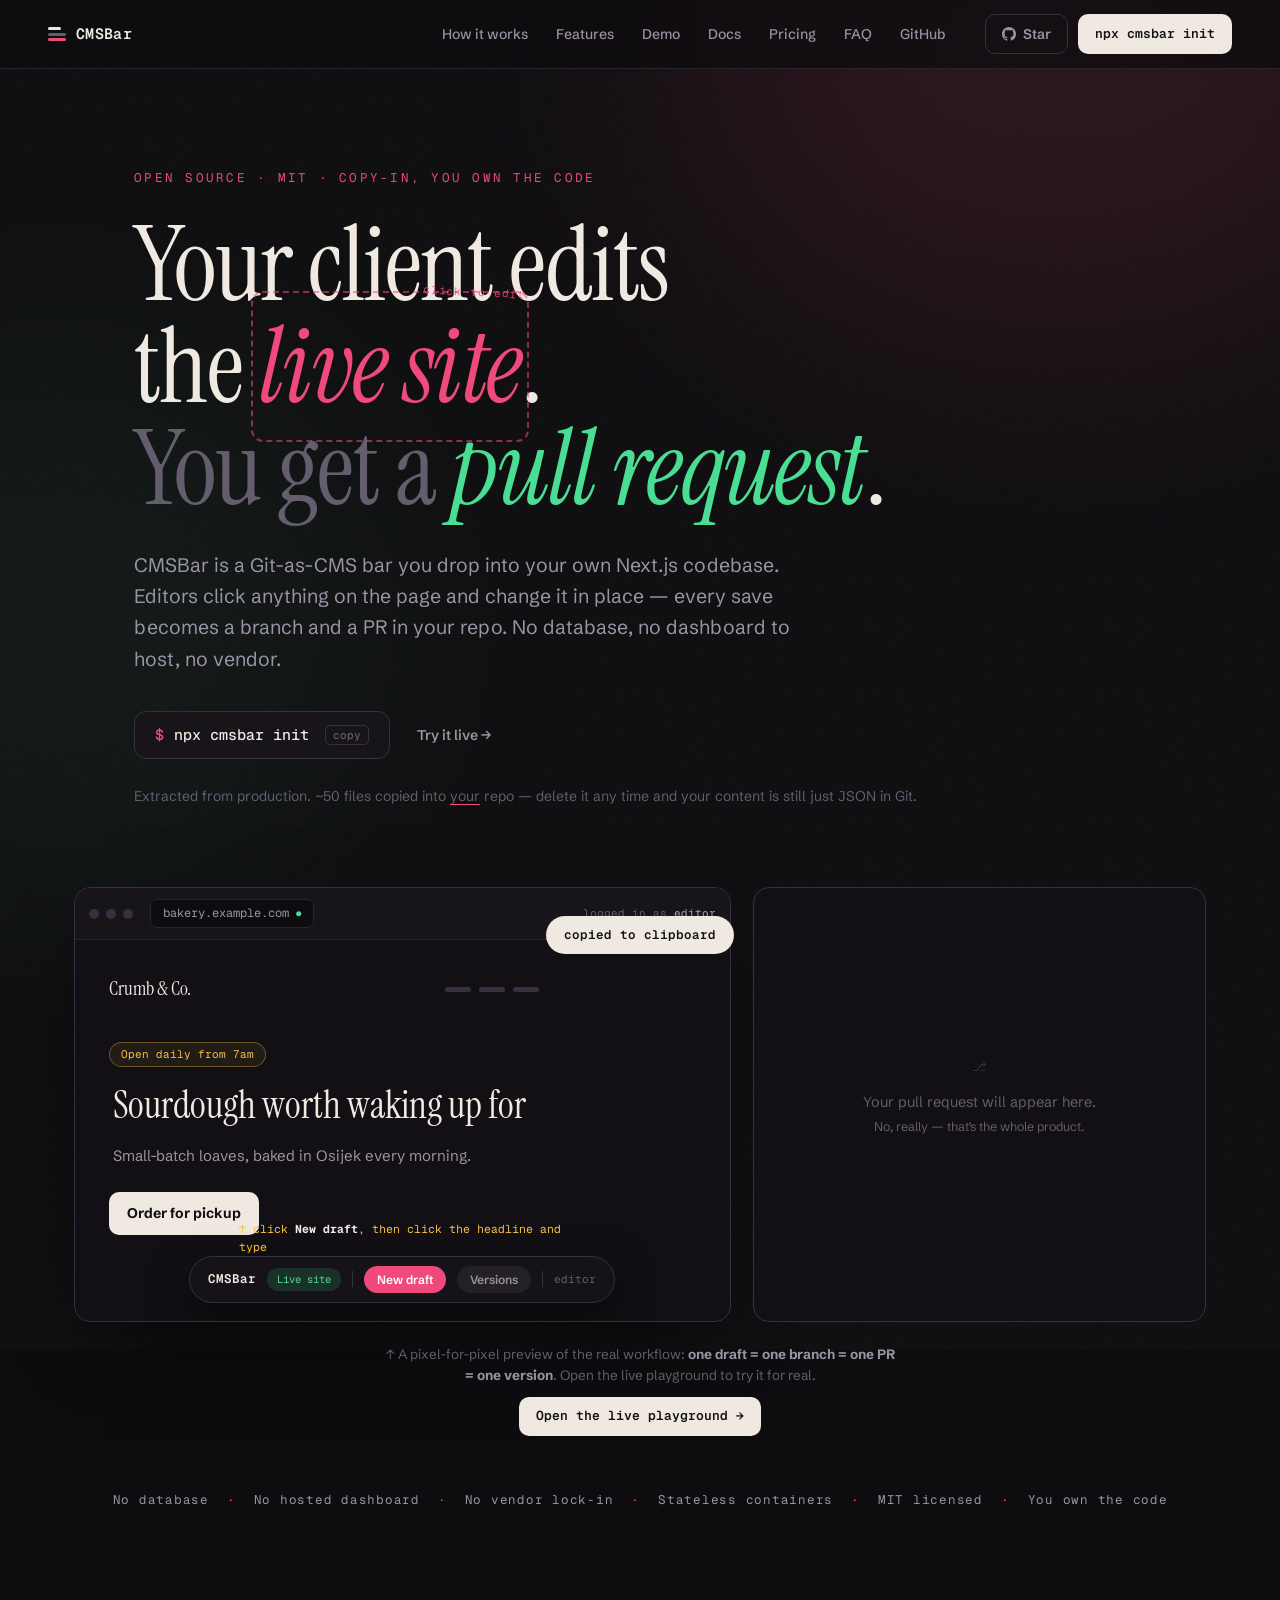
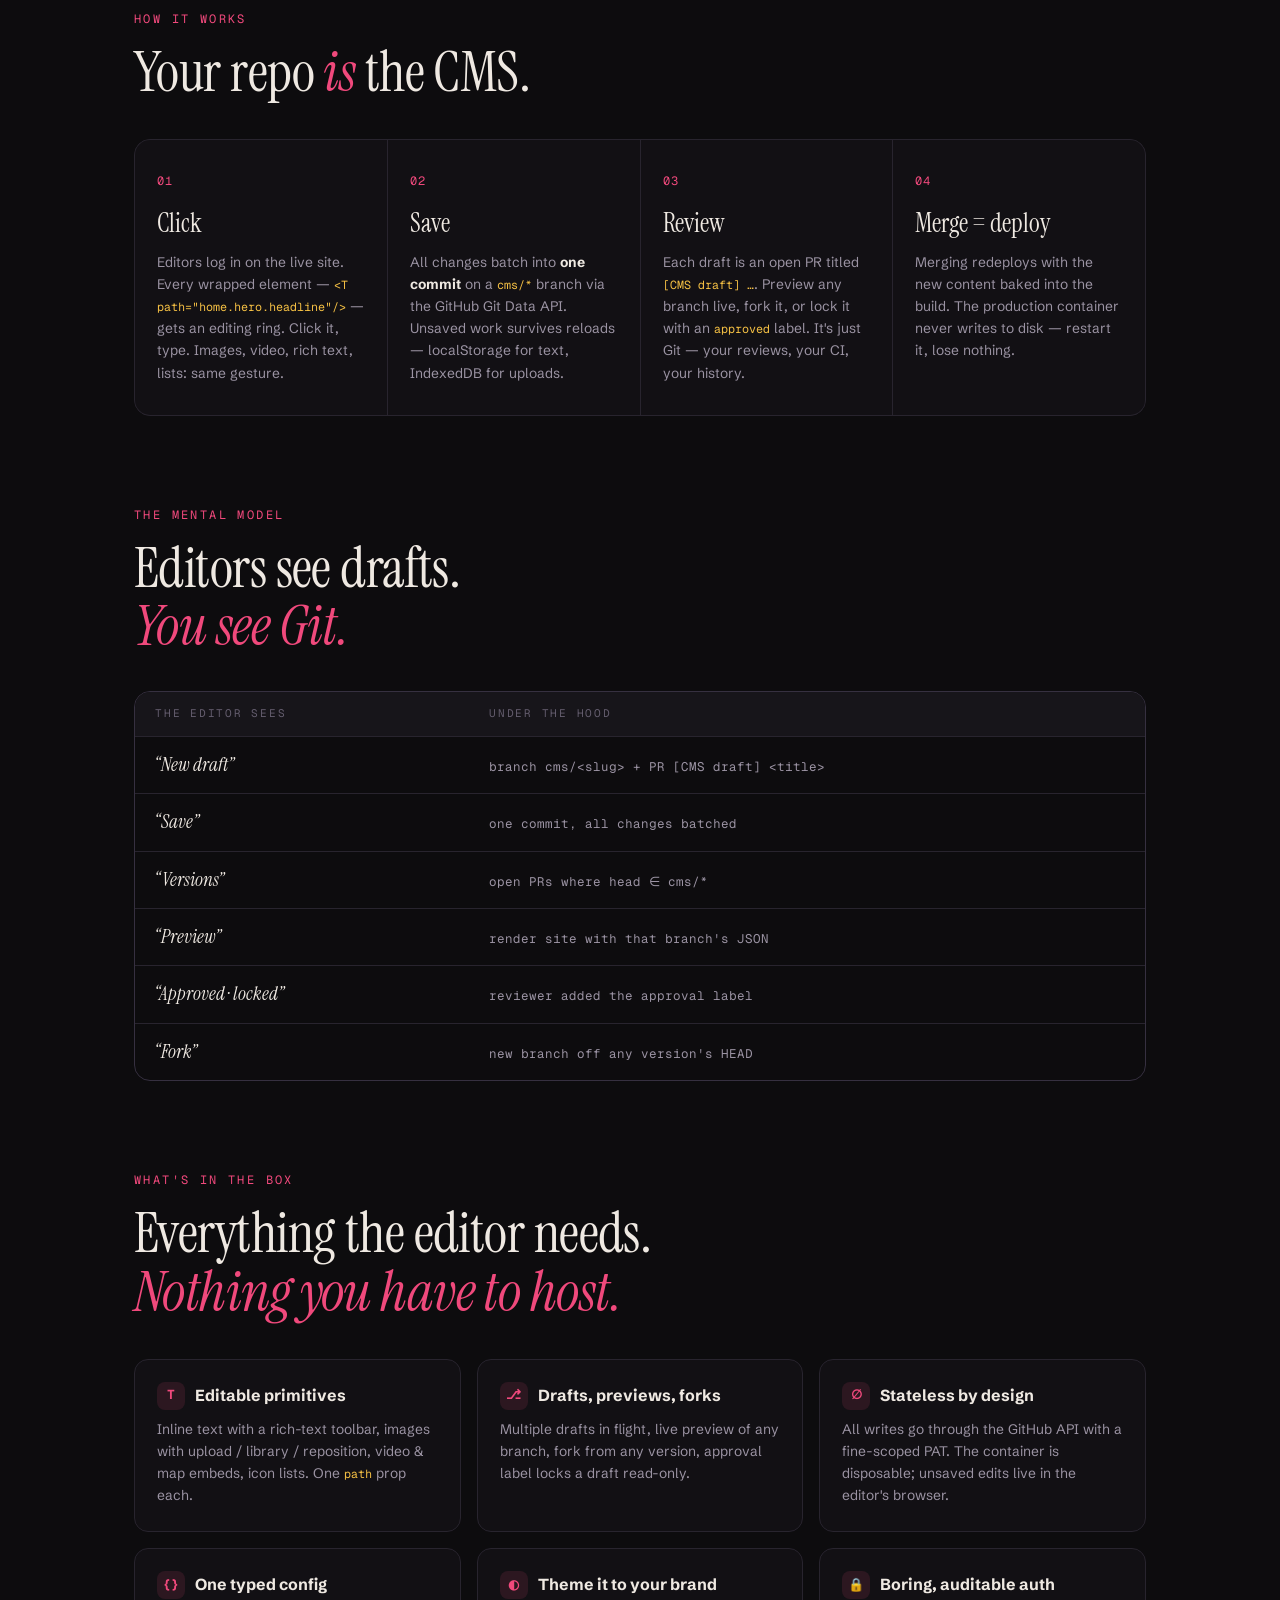
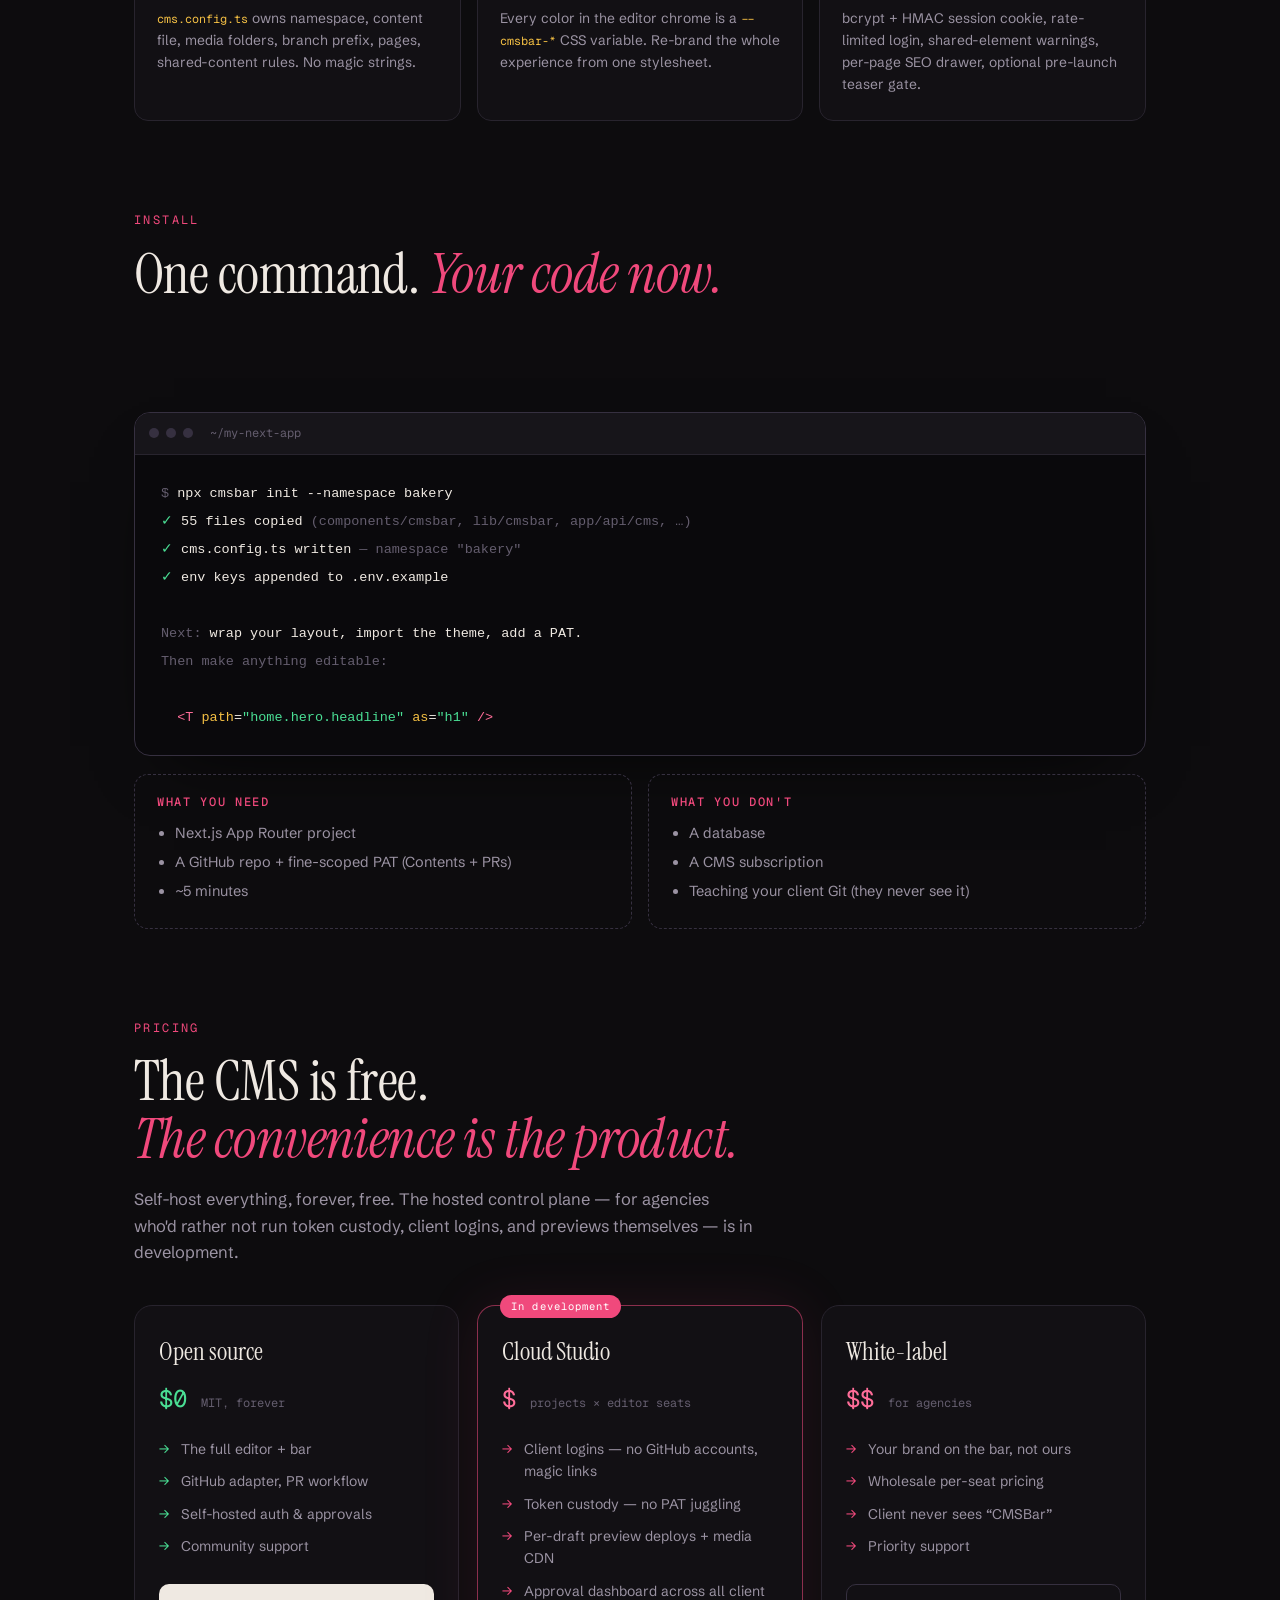
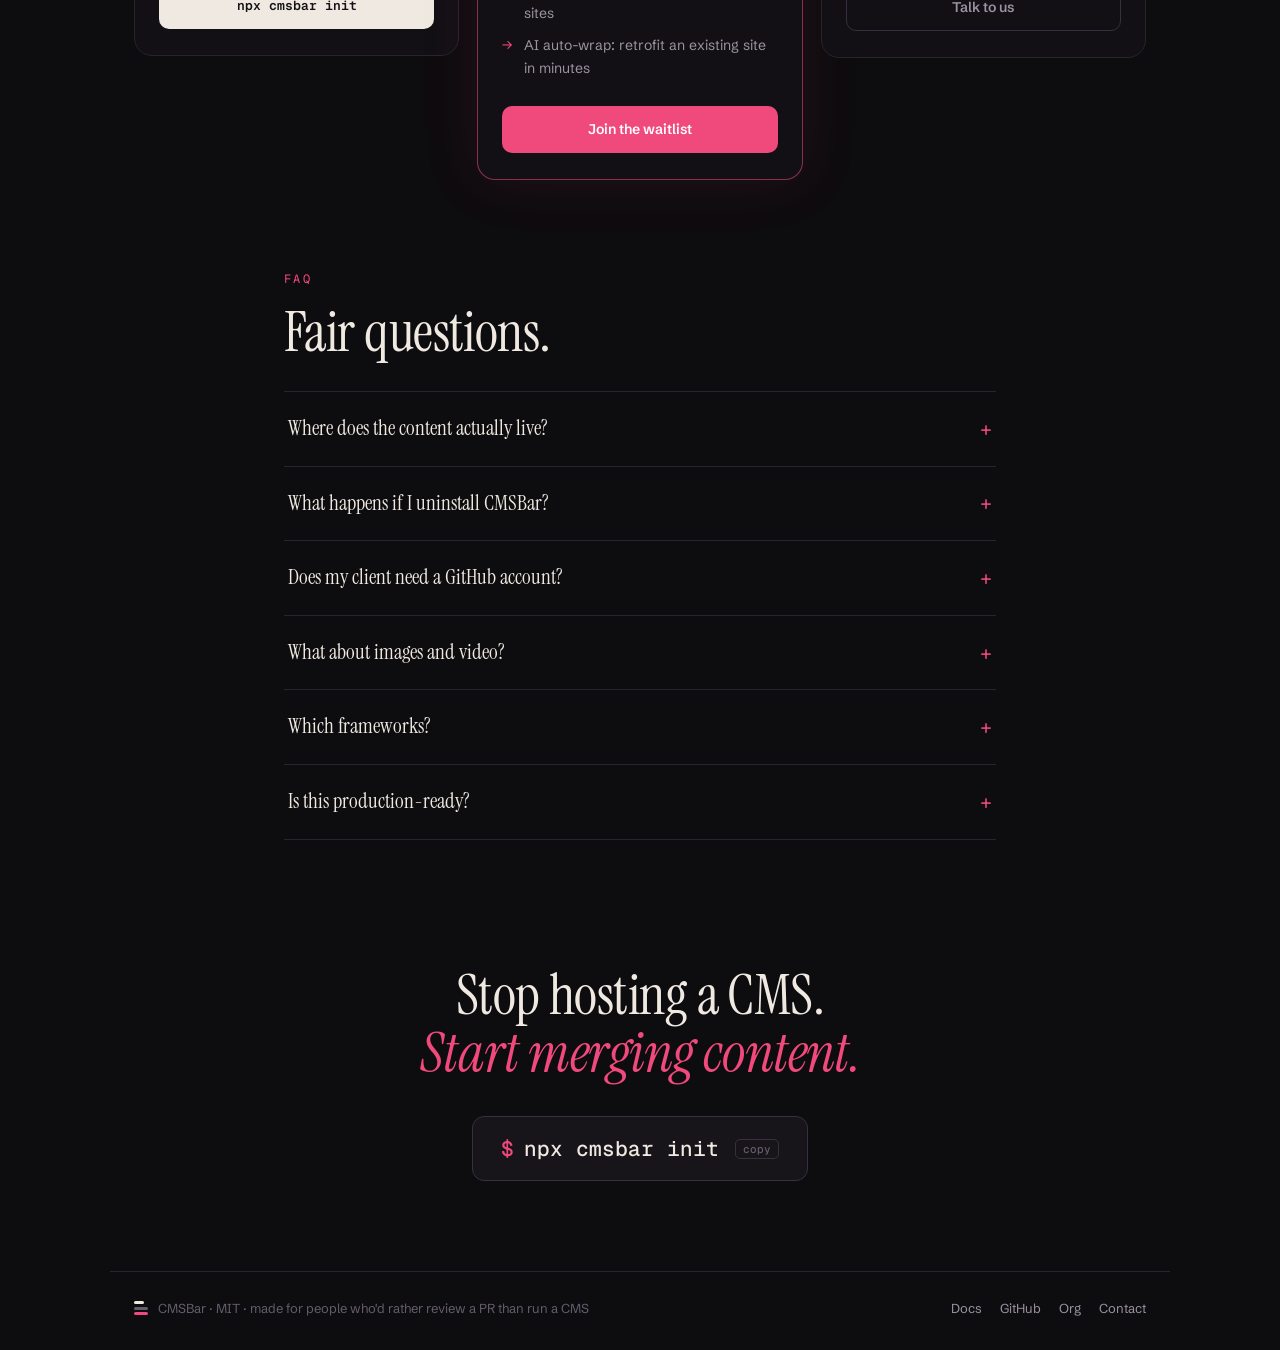
==== commit 3a4ee4ad: "feat(web): point demo/try-it CTAs at the live playground (playground-blue-alpha.vercel.app)" ====
--- a/index.html
+++ b/index.html
@@ -41,7 +41,7 @@
       <div class="nav-links">
         <a href="#how">How it works</a>
         <a href="#features">Features</a>
-        <a href="demo.html">Demo</a>
+        <a href="https://playground-blue-alpha.vercel.app/" target="_blank" rel="noopener">Demo</a>
         <a href="docs.html">Docs</a>
         <a href="#pricing">Pricing</a>
         <a href="#faq">FAQ</a>
@@ -77,7 +77,7 @@
             <span class="dollar">$</span> npx cmsbar init
             <span class="copy-hint">copy</span>
           </button>
-          <a class="btn btn-text" href="#demo">Try the demo ↓</a>
+          <a class="btn btn-text" href="https://playground-blue-alpha.vercel.app/" target="_blank" rel="noopener">Try it live →</a>
         </div>
 
         <p class="hero-foot reveal d4">
@@ -166,11 +166,11 @@
           </aside>
         </div>
         <p class="demo-caption reveal">
-          ↑ This is a simulation, but it is pixel-for-pixel the real workflow:
-          <b>one draft = one branch = one PR = one version</b>. Review it like any other code change.
+          ↑ A pixel-for-pixel preview of the real workflow:
+          <b>one draft = one branch = one PR = one version</b>. Open the live playground to try it for real.
         </p>
         <p class="demo-caption reveal" style="margin-top: 10px">
-          <a class="btn btn-solid" href="demo.html">Open the full hands-on demo →</a>
+          <a class="btn btn-solid" href="https://playground-blue-alpha.vercel.app/" target="_blank" rel="noopener">Open the live playground →</a>
         </p>
       </section>
 
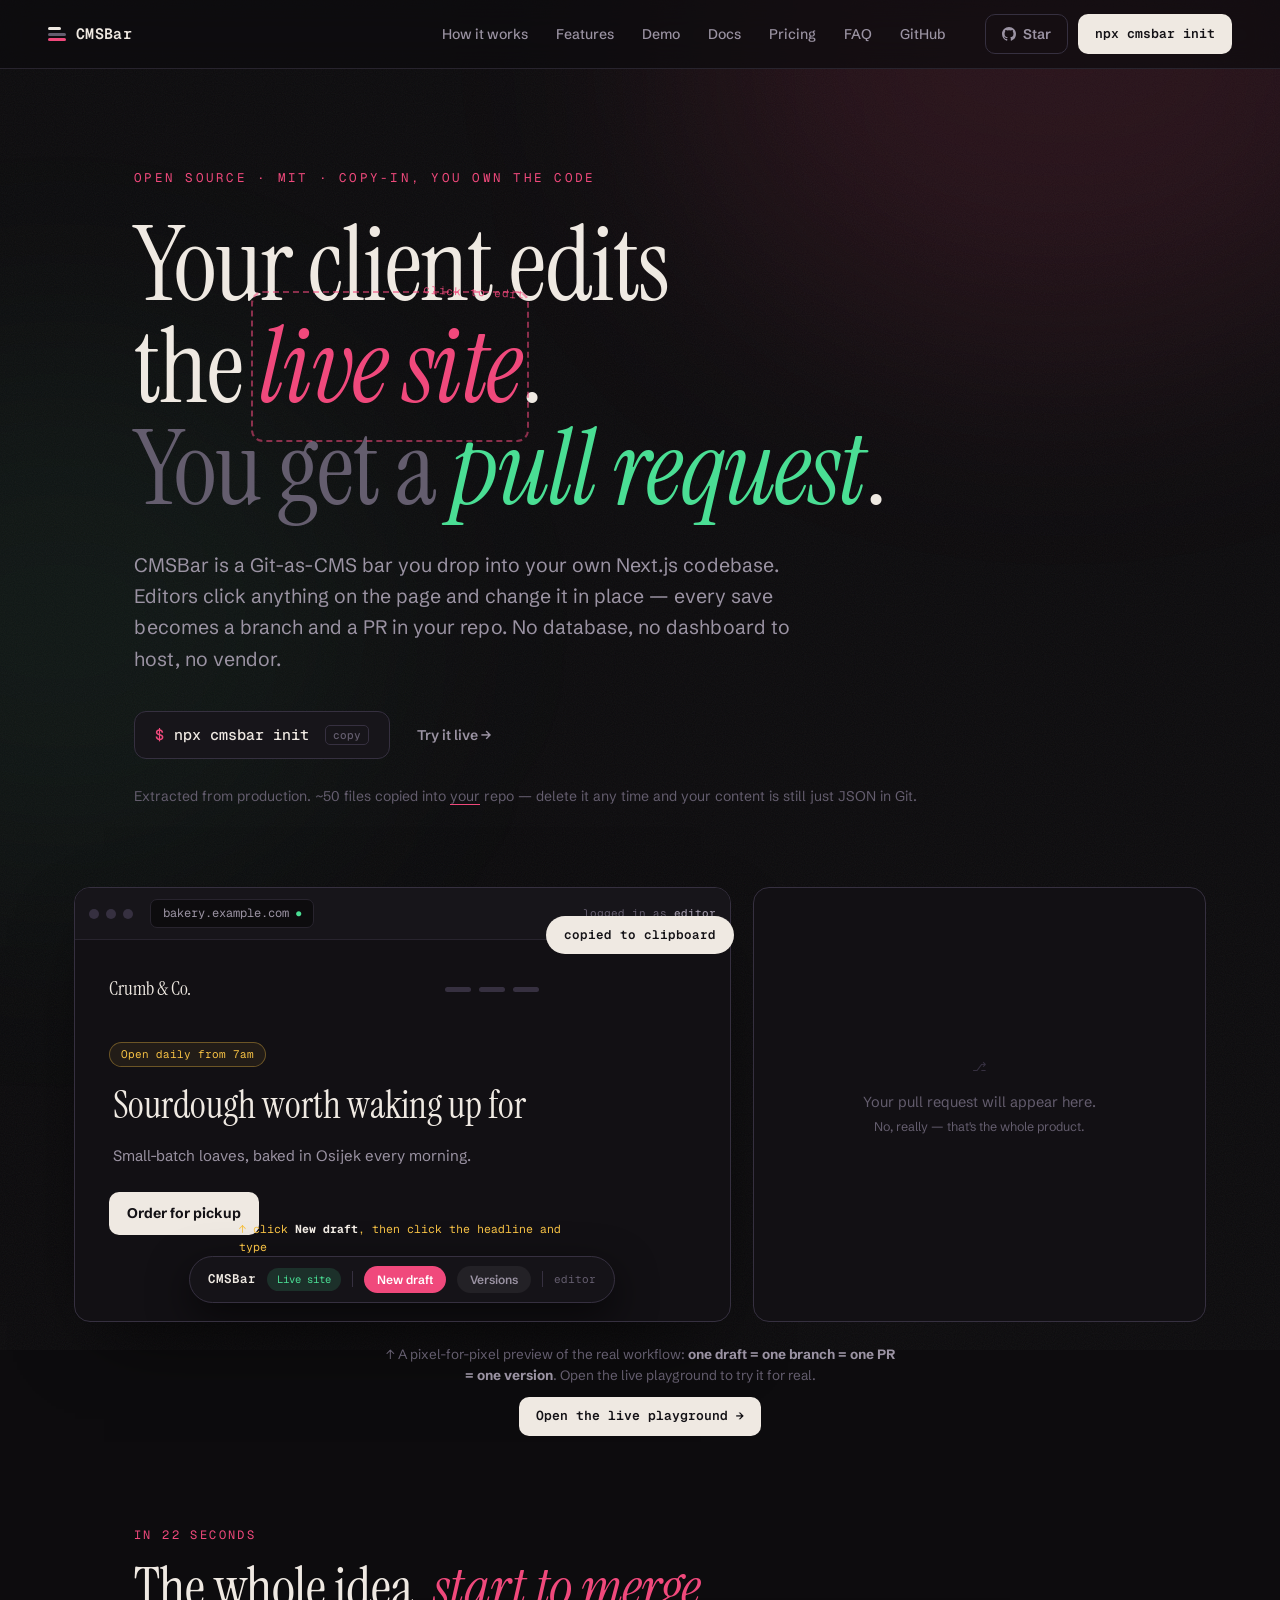
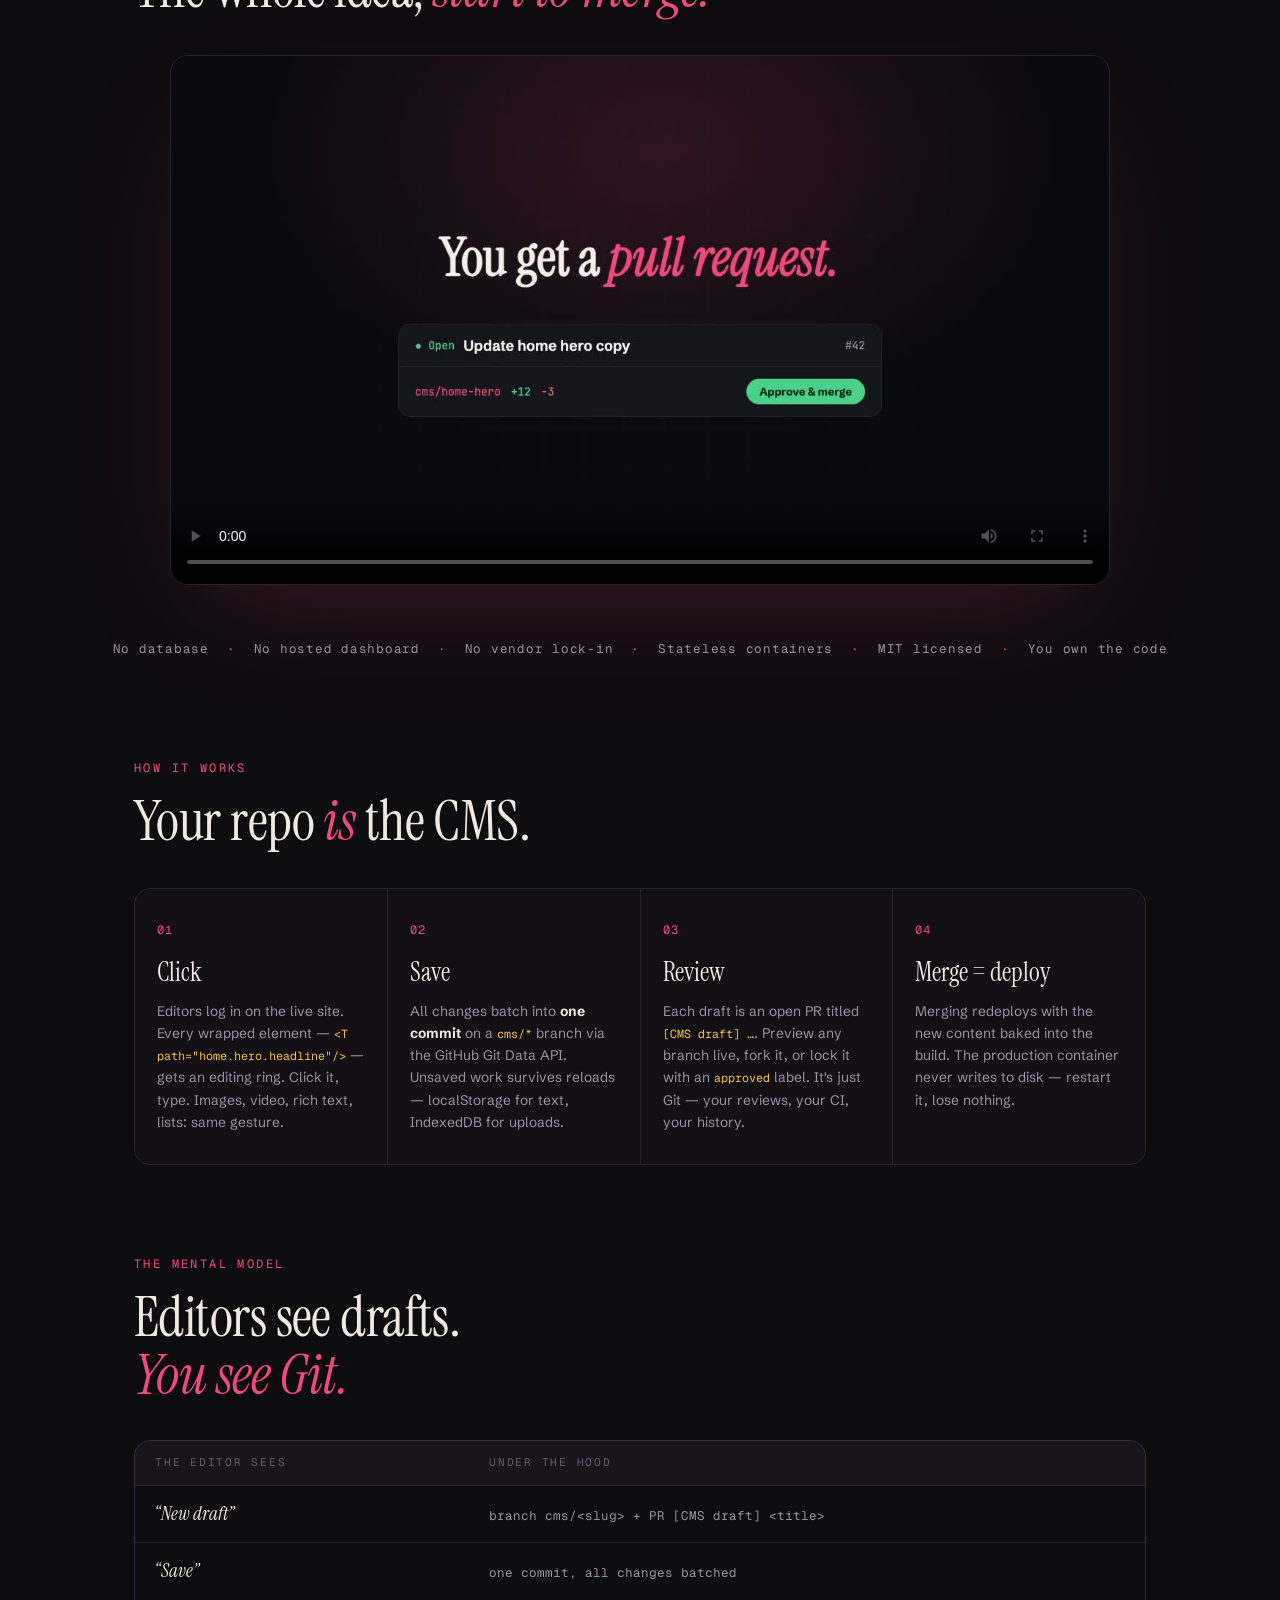
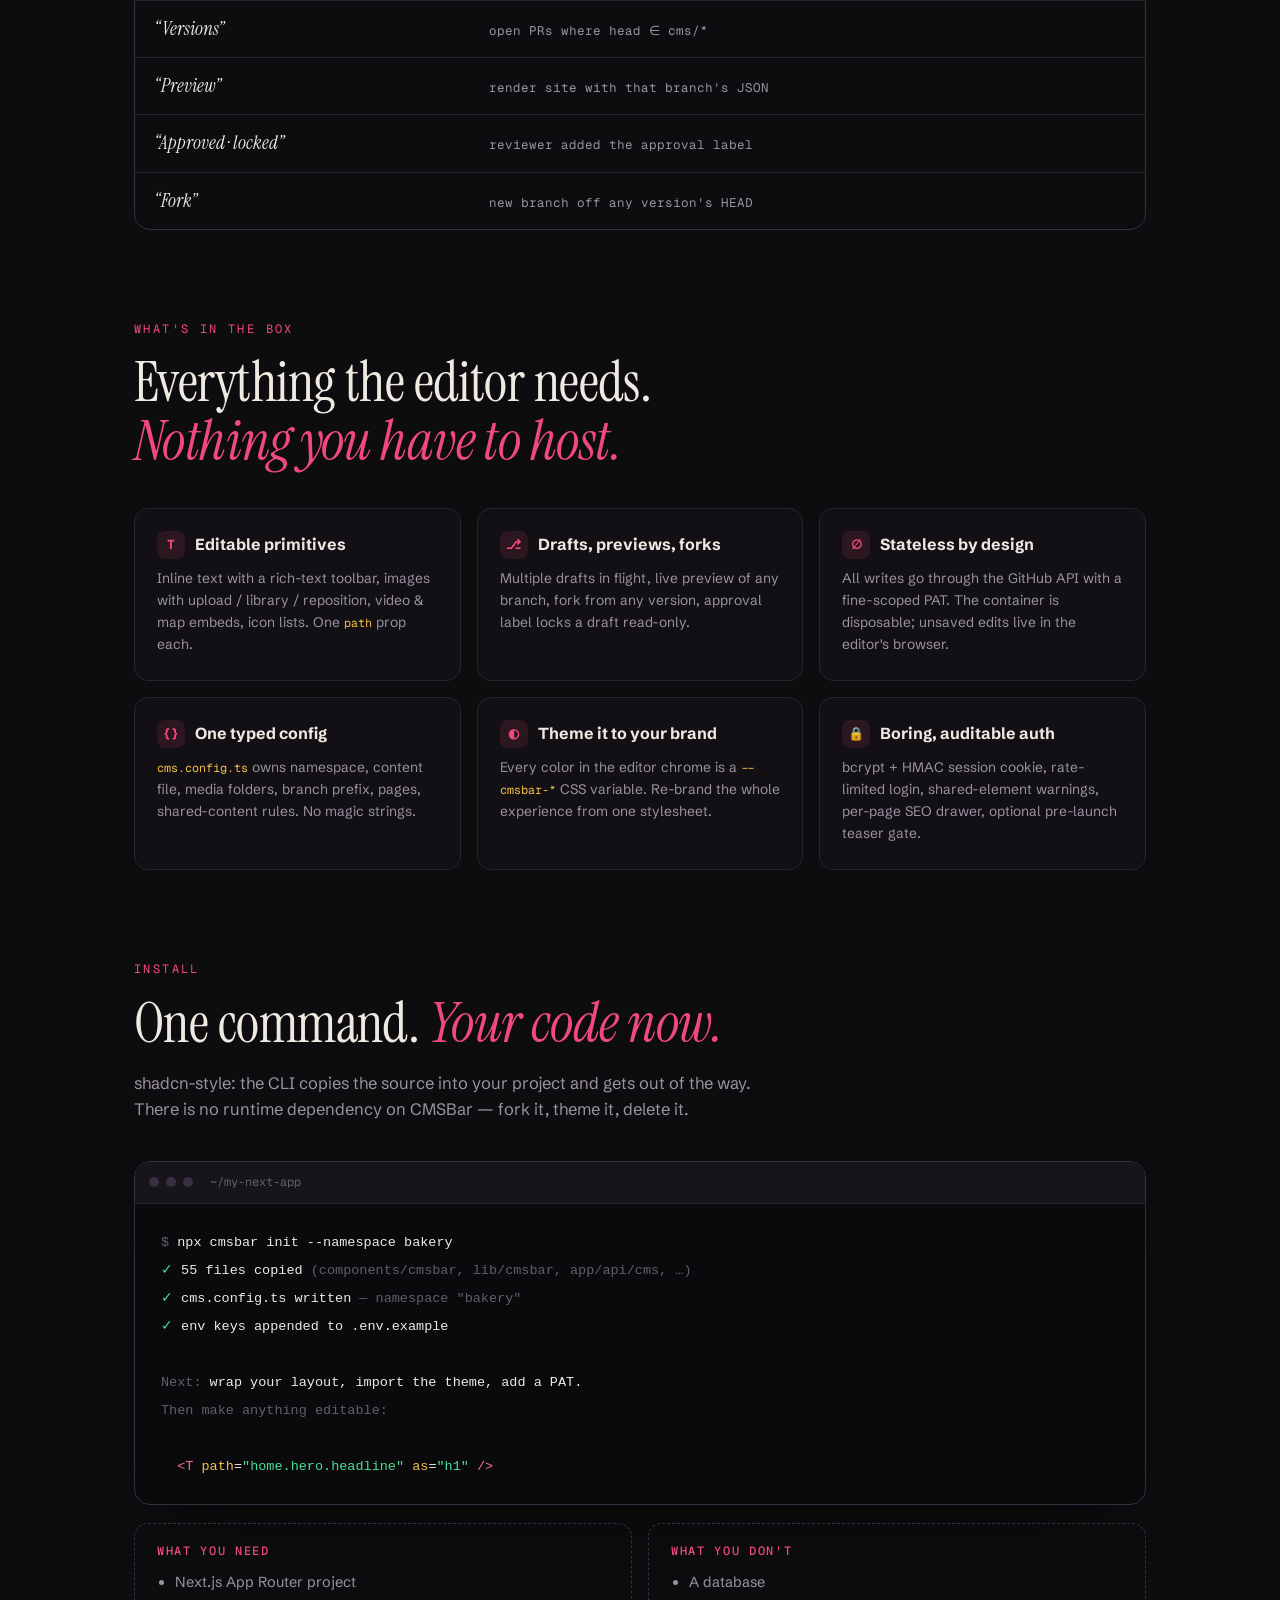
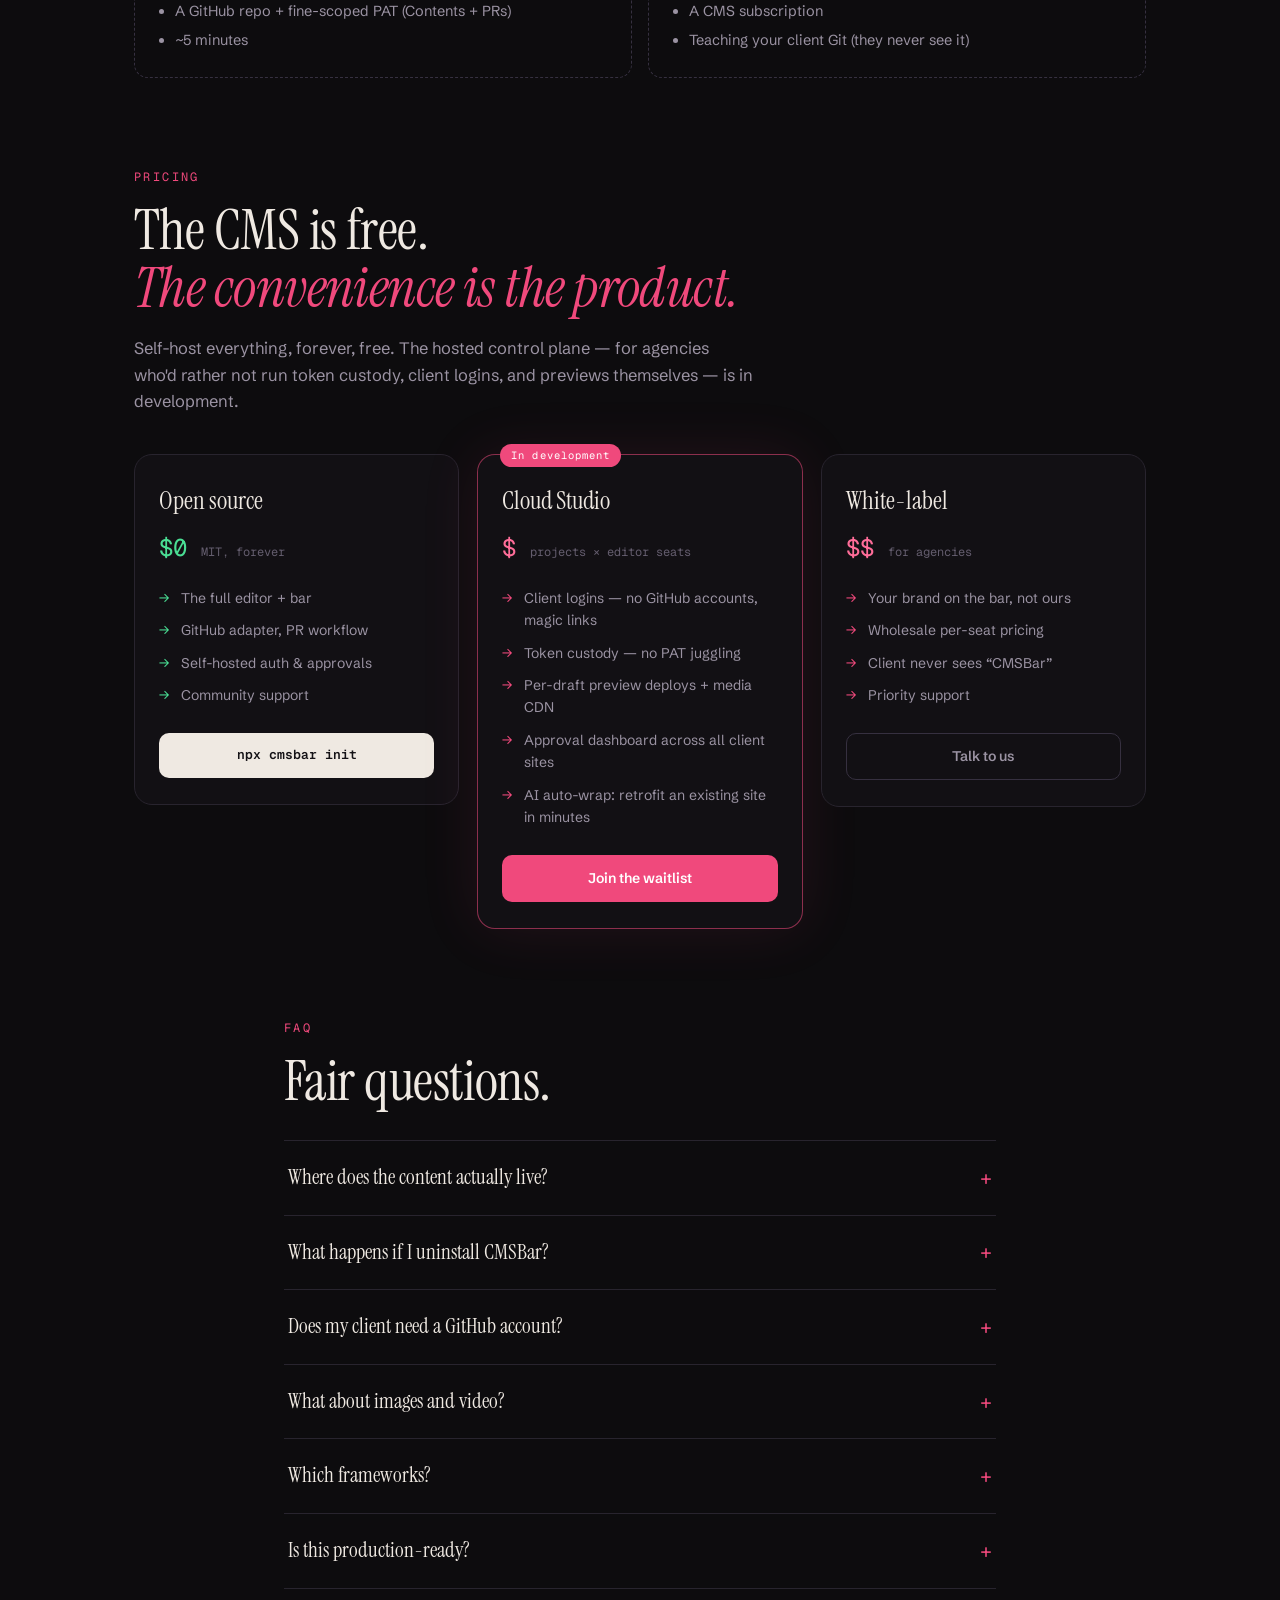
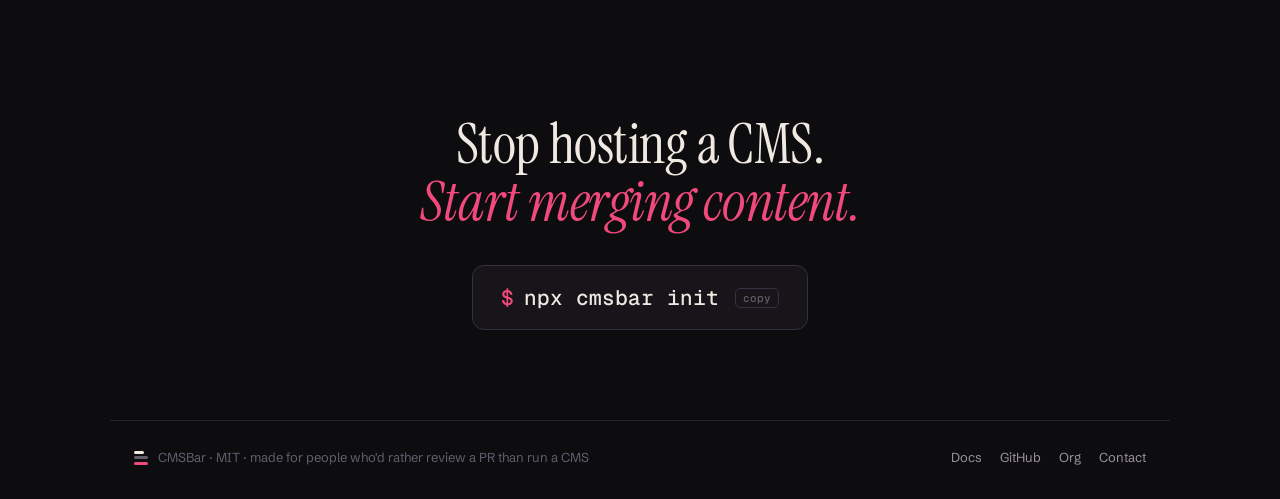
==== commit c831705f: "feat(web): add 22s Remotion promo video section" ====
--- a/index.html
+++ b/index.html
@@ -174,6 +174,22 @@
         </p>
       </section>
 
+      <!-- ───────────────────────── PROMO VIDEO ───────────────────────── -->
+      <section class="section" id="video" aria-label="Promo video">
+        <p class="eyebrow reveal">In 22 seconds</p>
+        <h2 class="reveal">The whole idea, <em>start to merge.</em></h2>
+        <div class="video-frame reveal">
+          <video
+            src="assets/cmsbar-promo.mp4"
+            poster="assets/cmsbar-promo-poster.jpg"
+            controls
+            playsinline
+            preload="metadata"
+            loop
+          ></video>
+        </div>
+      </section>
+
       <!-- ───────────────────────── LOGO/TRUST STRIP ───────────────────────── -->
       <section class="strip reveal" aria-label="Principles">
         <span>No database</span><i>·</i>
--- a/styles.css
+++ b/styles.css
@@ -462,3 +462,21 @@
   .reveal { opacity: 1; transform: none; transition: none; }
   .grain { animation: none; }
 }
+
+/* ── Promo video ───────────────────────────────────────────────────────────── */
+.video-frame {
+  max-width: 940px;
+  margin: 38px auto 0;
+  border: 1px solid var(--line);
+  border-radius: 18px;
+  overflow: hidden;
+  background: var(--panel);
+  box-shadow: 0 40px 120px -40px rgba(240, 73, 124, 0.25), 0 2px 0 rgba(255, 255, 255, 0.03) inset;
+}
+.video-frame video {
+  display: block;
+  width: 100%;
+  height: auto;
+  aspect-ratio: 16 / 9;
+  background: #0b0b0f;
+}
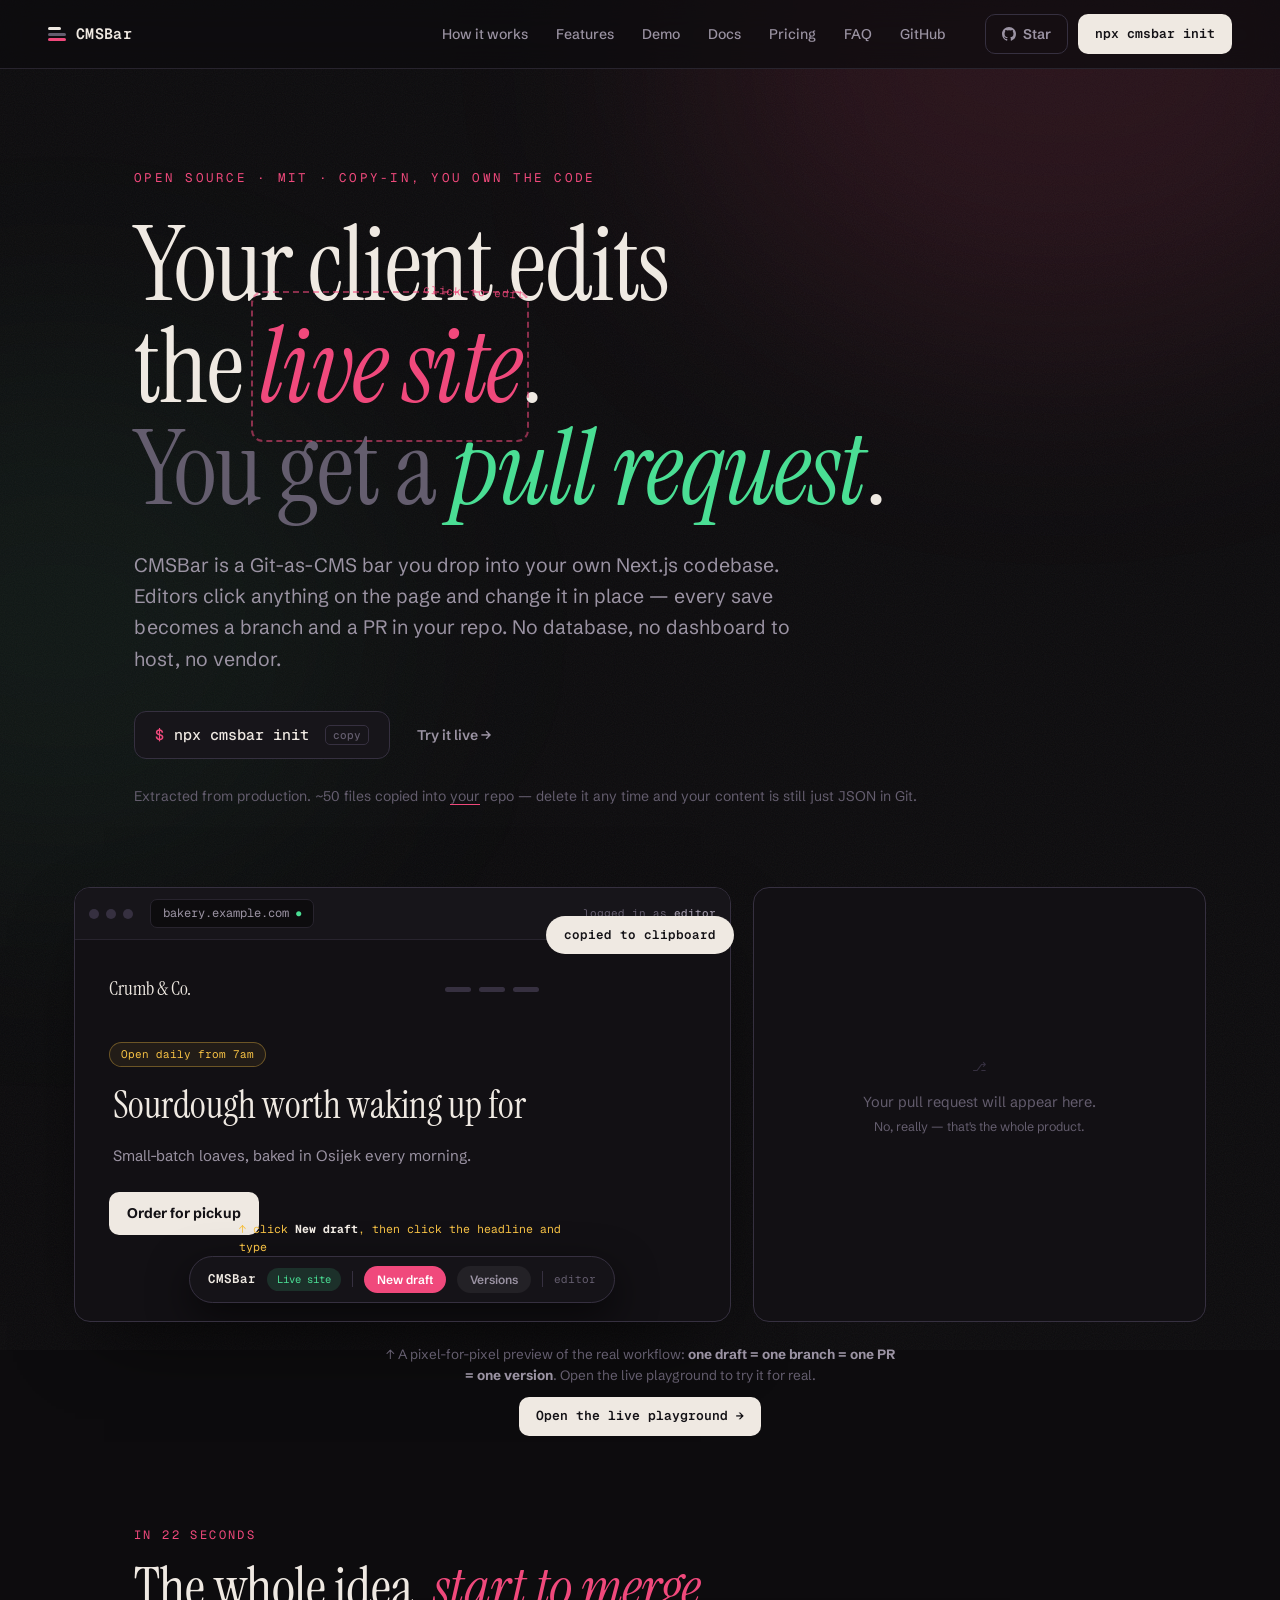
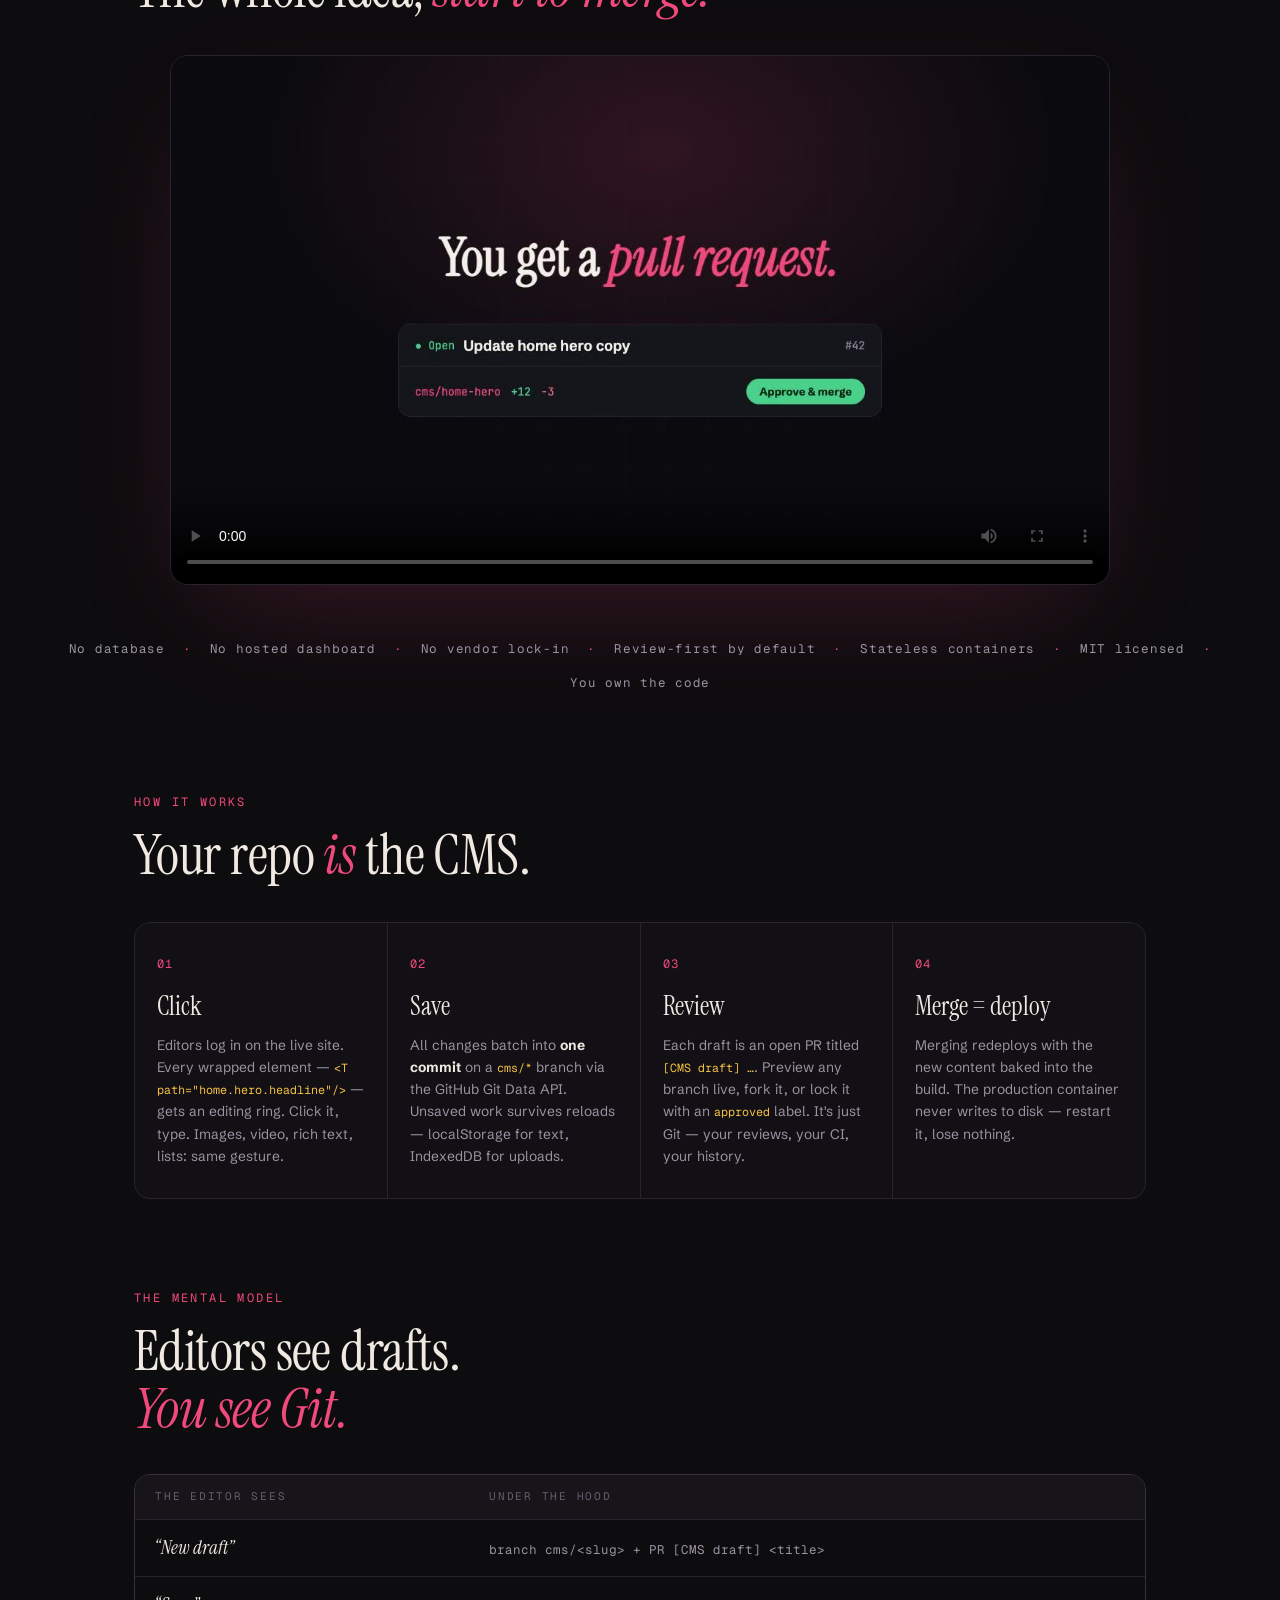
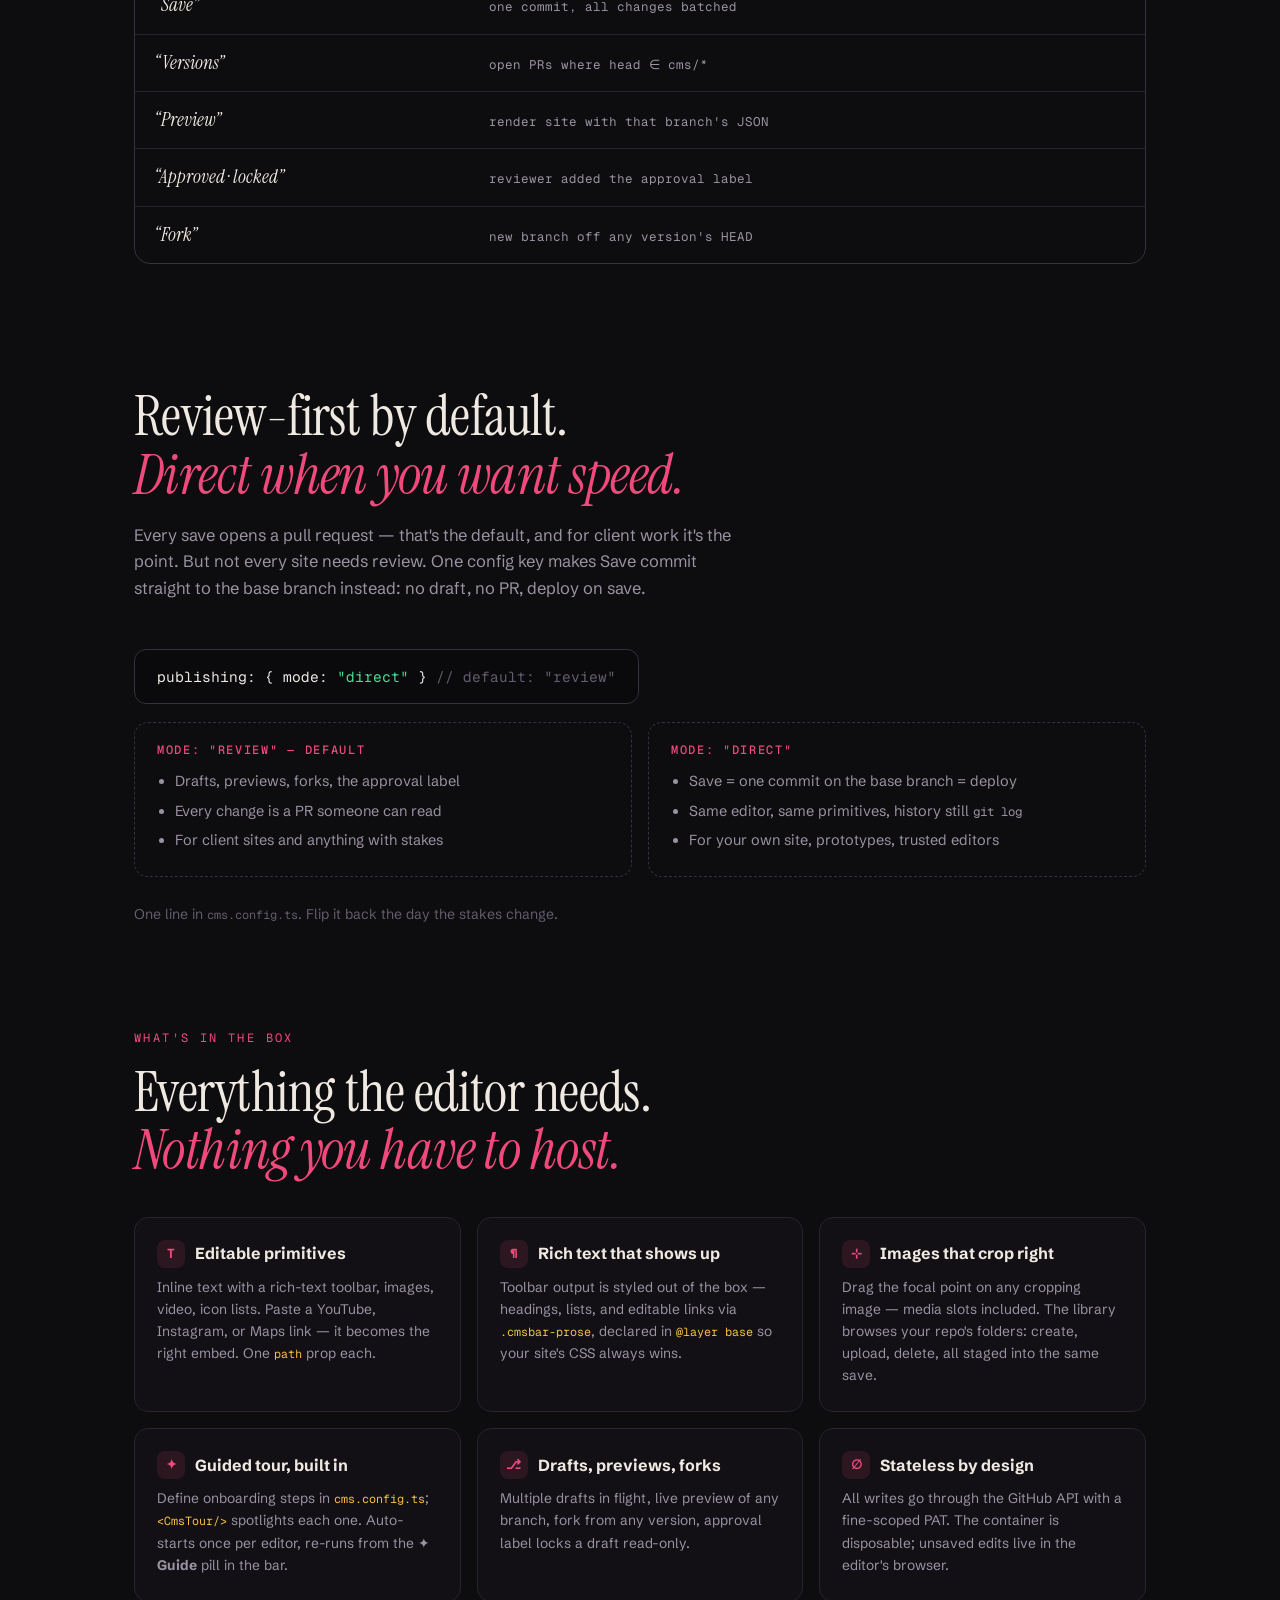
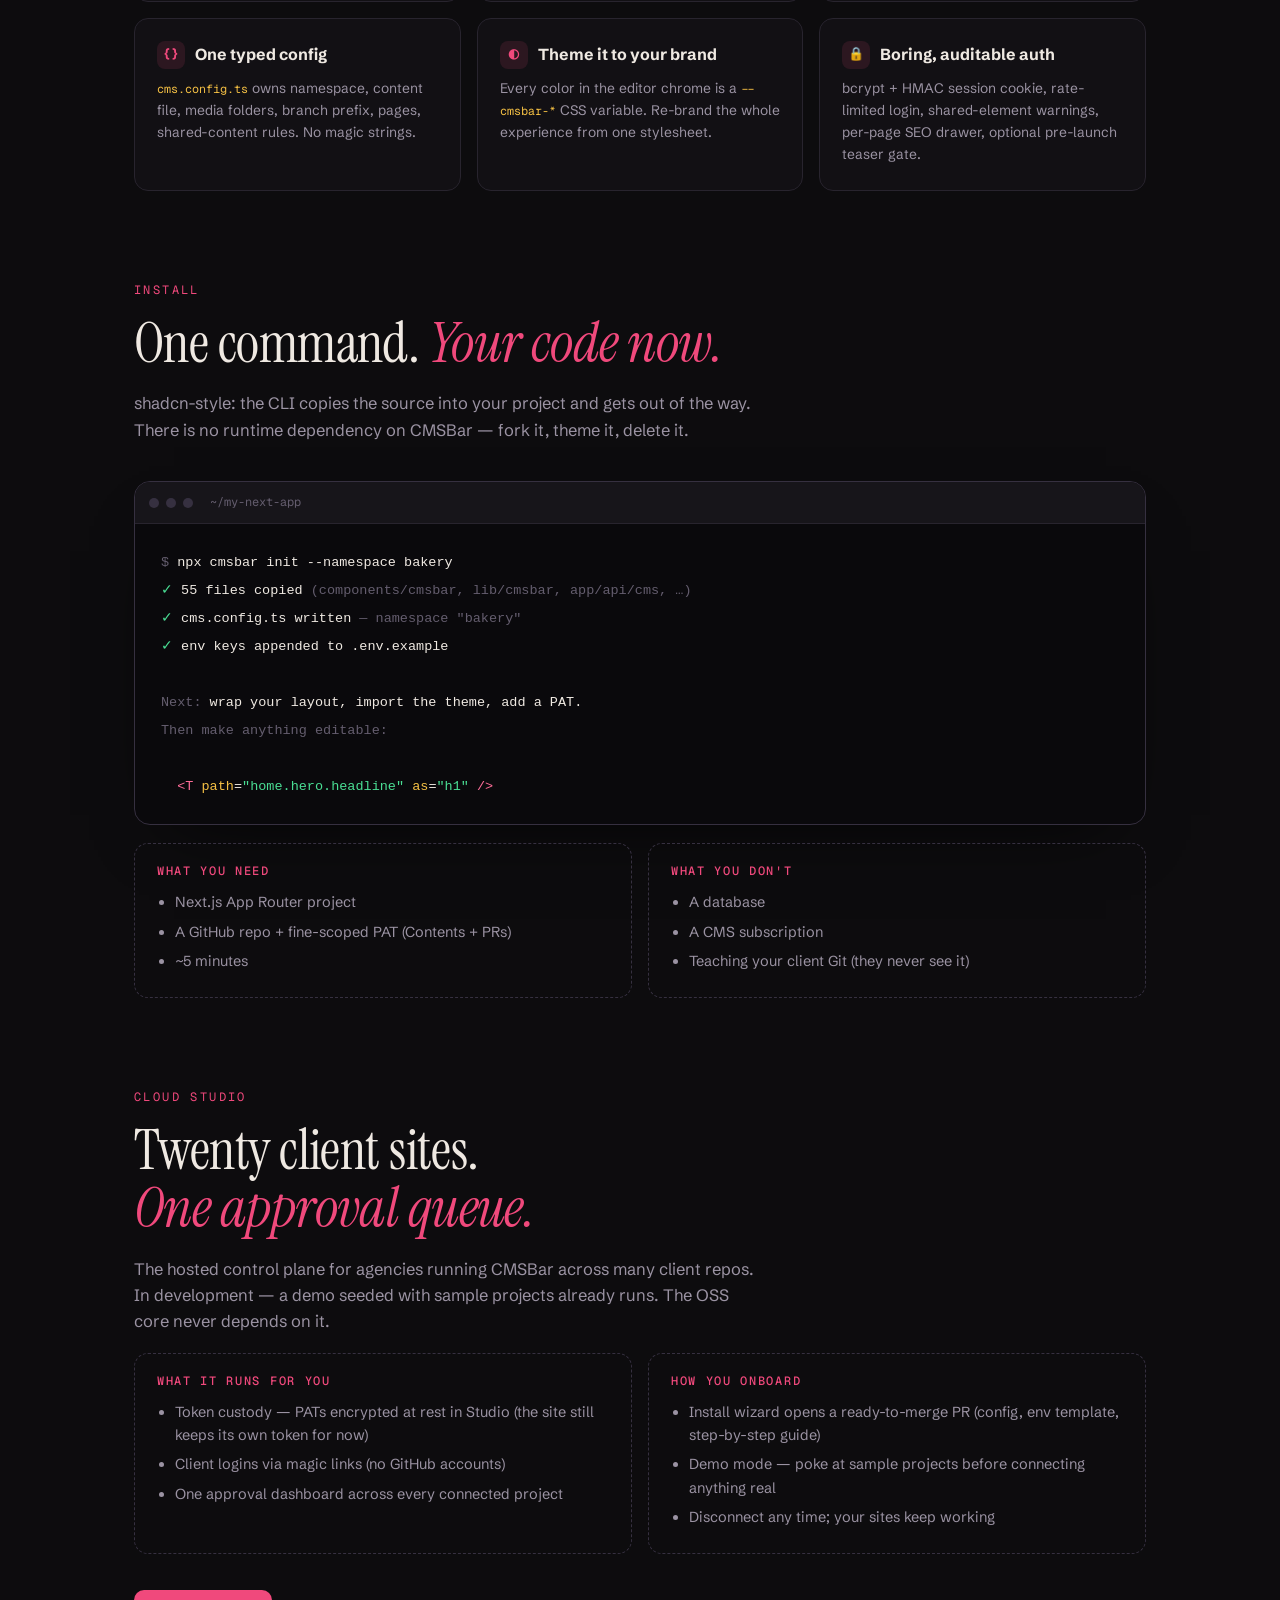
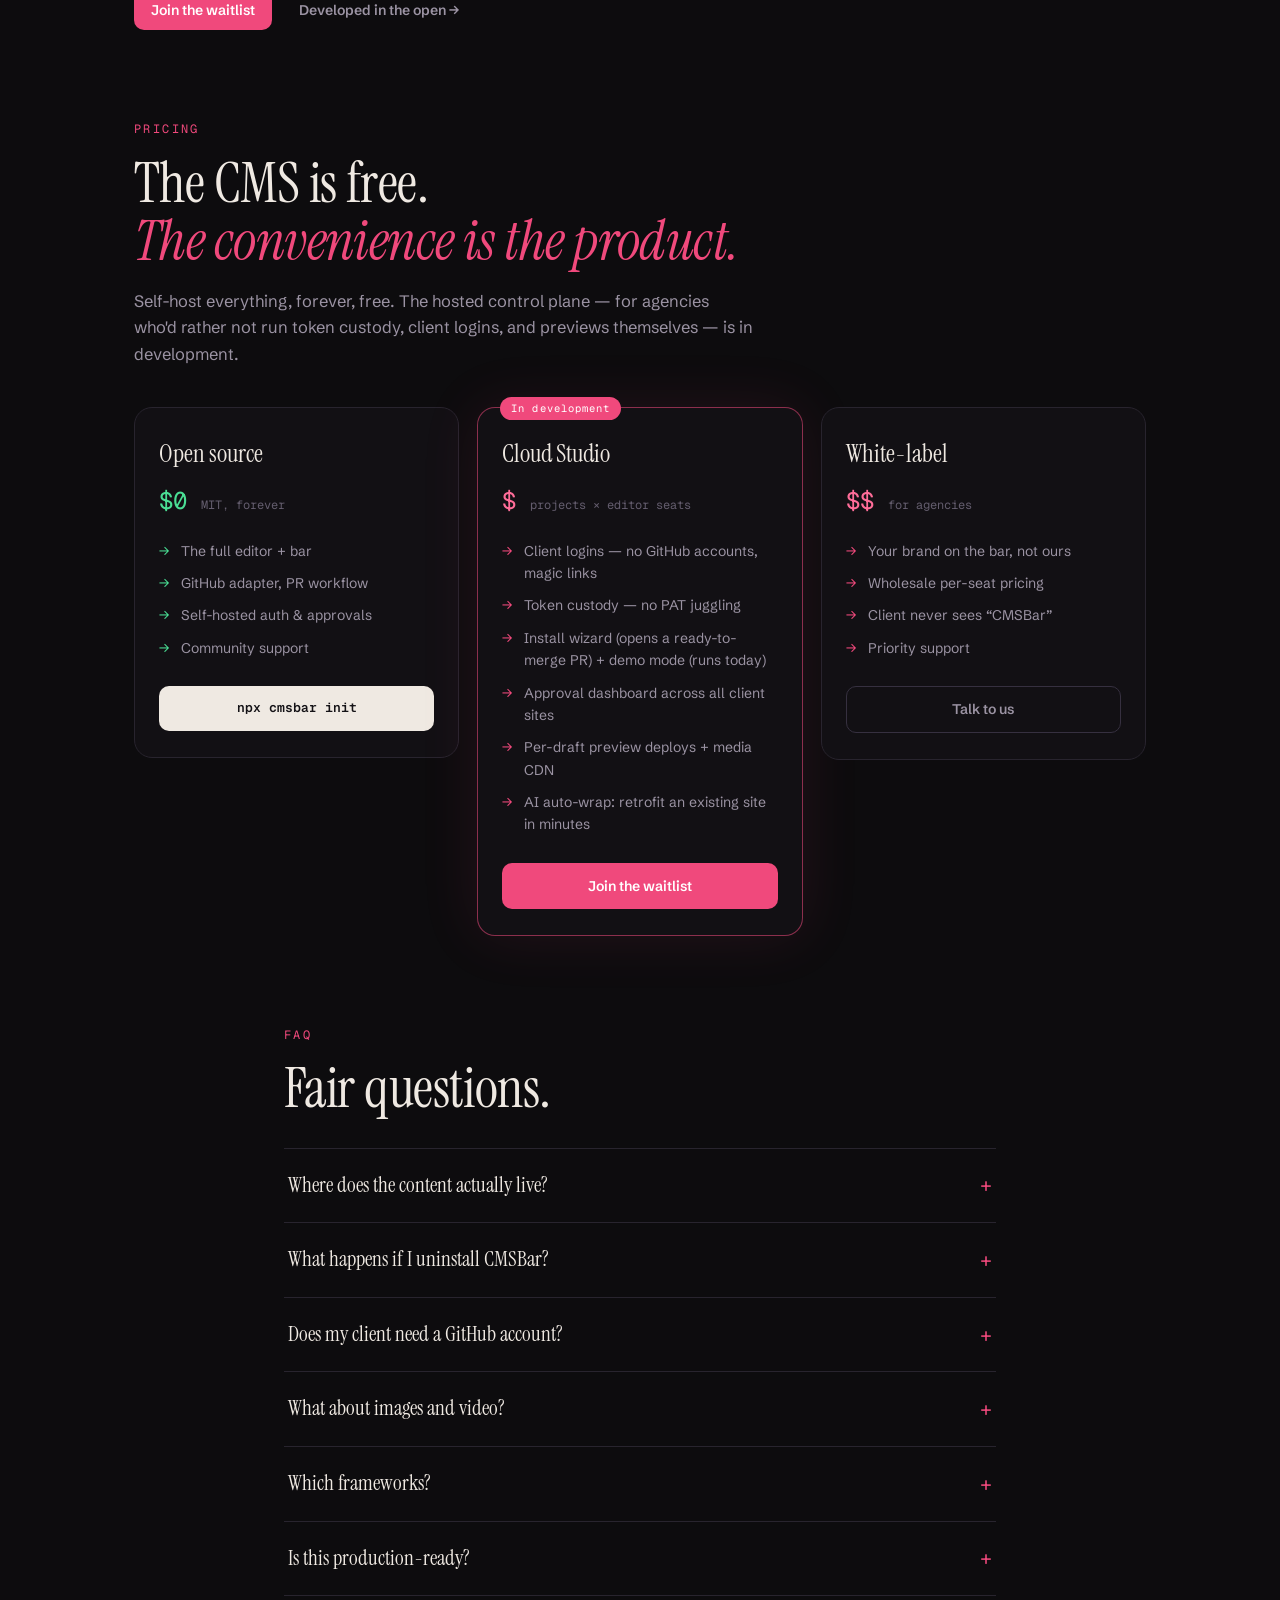
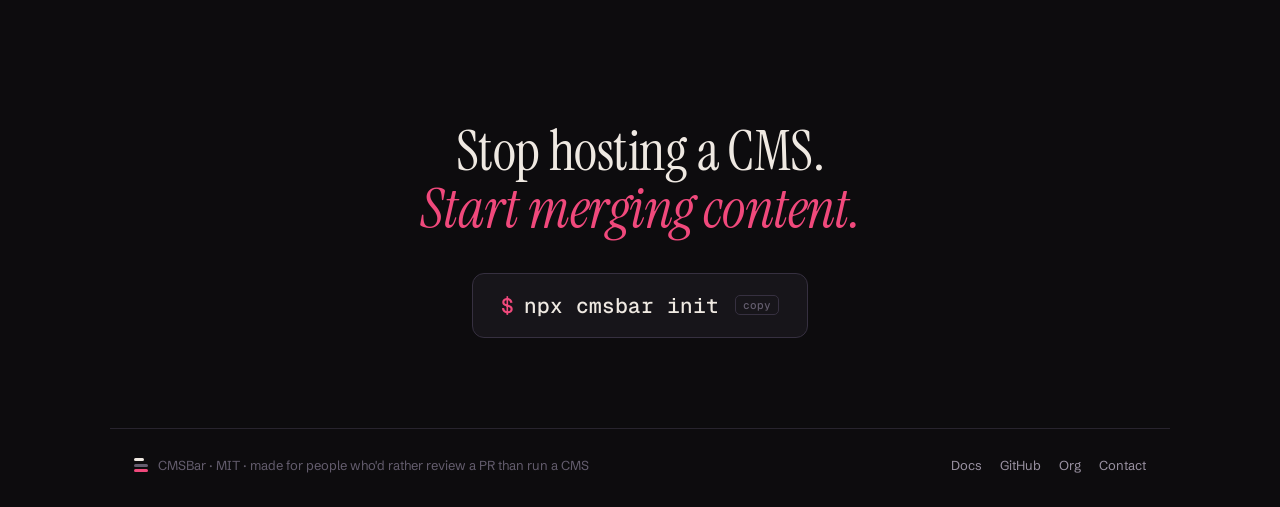
==== commit f88b7178: "feat(web): publishing modes, Cloud Studio teaser, current feature set Bring the marketing + docs sit" ====
--- a/index.html
+++ b/index.html
@@ -195,6 +195,7 @@
         <span>No database</span><i>·</i>
         <span>No hosted dashboard</span><i>·</i>
         <span>No vendor lock-in</span><i>·</i>
+        <span>Review-first by default</span><i>·</i>
         <span>Stateless containers</span><i>·</i>
         <span>MIT licensed</span><i>·</i>
         <span>You own the code</span>
@@ -263,6 +264,38 @@
         </div>
       </section>
 
+      <!-- ───────────────────────── PUBLISHING MODES ───────────────────────── -->
+      <section class="section" id="publishing">
+        <p class="eyebrow reveal">Publishing</p>
+        <h2 class="reveal">Review-first by default.<br /><em>Direct when you want speed.</em></h2>
+        <p class="section-lede reveal">
+          Every save opens a pull request — that's the default, and for client
+          work it's the point. But not every site needs review. One config key
+          makes Save commit straight to the base branch instead: no draft, no
+          PR, deploy on save.
+        </p>
+        <div class="mode-switch reveal mono">publishing: { mode: <span class="t-str">"direct"</span> } <span class="t-dim">// default: "review"</span></div>
+        <div class="install-cols reveal">
+          <div>
+            <h4 class="mono">mode: "review" — default</h4>
+            <ul>
+              <li>Drafts, previews, forks, the approval label</li>
+              <li>Every change is a PR someone can read</li>
+              <li>For client sites and anything with stakes</li>
+            </ul>
+          </div>
+          <div>
+            <h4 class="mono">mode: "direct"</h4>
+            <ul>
+              <li>Save = one commit on the base branch = deploy</li>
+              <li>Same editor, same primitives, history still <span class="mono sm">git log</span></li>
+              <li>For your own site, prototypes, trusted editors</li>
+            </ul>
+          </div>
+        </div>
+        <p class="hero-foot reveal">One line in <span class="mono sm">cms.config.ts</span>. Flip it back the day the stakes change.</p>
+      </section>
+
       <!-- ───────────────────────── FEATURES ───────────────────────── -->
       <section class="section" id="features">
         <p class="eyebrow reveal">What's in the box</p>
@@ -270,7 +303,19 @@
         <div class="features">
           <article class="feat reveal">
             <h3><span class="feat-ico mono">T</span>Editable primitives</h3>
-            <p>Inline text with a rich-text toolbar, images with upload / library / reposition, video &amp; map embeds, icon lists. One <span class="mono sm">path</span> prop each.</p>
+            <p>Inline text with a rich-text toolbar, images, video, icon lists. Paste a YouTube, Instagram, or Maps link — it becomes the right embed. One <span class="mono sm">path</span> prop each.</p>
+          </article>
+          <article class="feat reveal">
+            <h3><span class="feat-ico mono">¶</span>Rich text that shows up</h3>
+            <p>Toolbar output is styled out of the box — headings, lists, and editable links via <span class="mono sm">.cmsbar-prose</span>, declared in <span class="mono sm">@layer base</span> so your site's CSS always wins.</p>
+          </article>
+          <article class="feat reveal">
+            <h3><span class="feat-ico mono">⊹</span>Images that crop right</h3>
+            <p>Drag the focal point on any cropping image — media slots included. The library browses your repo's folders: create, upload, delete, all staged into the same save.</p>
+          </article>
+          <article class="feat reveal">
+            <h3><span class="feat-ico mono">✦</span>Guided tour, built in</h3>
+            <p>Define onboarding steps in <span class="mono sm">cms.config.ts</span>; <span class="mono sm">&lt;CmsTour/&gt;</span> spotlights each one. Auto-starts once per editor, re-runs from the <b>✦ Guide</b> pill in the bar.</p>
           </article>
           <article class="feat reveal">
             <h3><span class="feat-ico mono">⎇</span>Drafts, previews, forks</h3>
@@ -339,6 +384,39 @@
         </div>
       </section>
 
+      <!-- ───────────────────────── CLOUD STUDIO ───────────────────────── -->
+      <section class="section" id="cloud">
+        <p class="eyebrow reveal">Cloud Studio</p>
+        <h2 class="reveal">Twenty client sites.<br /><em>One approval queue.</em></h2>
+        <p class="section-lede reveal">
+          The hosted control plane for agencies running CMSBar across many
+          client repos. In development — a demo seeded with sample projects
+          already runs. The OSS core never depends on it.
+        </p>
+        <div class="install-cols reveal">
+          <div>
+            <h4 class="mono">What it runs for you</h4>
+            <ul>
+              <li>Token custody — PATs encrypted at rest in Studio (the site still keeps its own token for now)</li>
+              <li>Client logins via magic links <span class="dim">(no GitHub accounts)</span></li>
+              <li>One approval dashboard across every connected project</li>
+            </ul>
+          </div>
+          <div>
+            <h4 class="mono">How you onboard</h4>
+            <ul>
+              <li>Install wizard opens a ready-to-merge PR <span class="dim">(config, env template, step-by-step guide)</span></li>
+              <li>Demo mode — poke at sample projects before connecting anything real</li>
+              <li>Disconnect any time; your sites keep working</li>
+            </ul>
+          </div>
+        </div>
+        <div class="hero-actions reveal">
+          <a class="btn btn-accent" href="mailto:hello@cmsbar.dev?subject=Cloud%20waitlist">Join the waitlist</a>
+          <a class="btn btn-text" href="https://github.com/cmsbar/cloud" target="_blank" rel="noopener">Developed in the open →</a>
+        </div>
+      </section>
+
       <!-- ───────────────────────── PRICING ───────────────────────── -->
       <section class="section" id="pricing">
         <p class="eyebrow reveal">Pricing</p>
@@ -365,8 +443,9 @@
             <ul>
               <li>Client logins — no GitHub accounts, magic links</li>
               <li>Token custody — no PAT juggling</li>
+              <li>Install wizard (opens a ready-to-merge PR) + demo mode <span class="dim">(runs today)</span></li>
+              <li>Approval dashboard across all client sites</li>
               <li>Per-draft preview deploys + media CDN</li>
-              <li>Approval dashboard across all client sites</li>
               <li>AI auto-wrap: retrofit an existing site in minutes</li>
             </ul>
             <a class="btn btn-accent wide" href="mailto:hello@cmsbar.dev?subject=Cloud%20waitlist">Join the waitlist</a>
@@ -407,7 +486,7 @@
           </details>
           <details>
             <summary>Which frameworks?</summary>
-            <p>Next.js App Router today. The core is framework-neutral and the host seam is being carved — TanStack Start is the first candidate adapter. Client-only SPAs need the hosted gateway (a write token can't live in a browser).</p>
+            <p>Next.js App Router today. The host seam and frameworks roadmap are documented in <a class="inline-link" href="https://github.com/cmsbar/cmsbar" target="_blank" rel="noopener">docs/FRAMEWORKS.md in the repo</a> — React Router 7, TanStack Start, and Vite adapters are designed, not yet shipped. Client-only SPAs need the hosted gateway (a write token can't live in a browser).</p>
           </details>
           <details>
             <summary>Is this production-ready?</summary>
--- a/styles.css
+++ b/styles.css
@@ -383,6 +383,16 @@
 .t-attr { color: var(--warn); }
 .t-str { color: var(--ok); }
 
+/* publishing-mode one-liner */
+.mode-switch {
+  display: inline-block; margin-top: 34px;
+  font-size: 14.5px; color: var(--ink);
+  background: #0a090c; border: 1px solid var(--line-2); border-radius: 12px;
+  padding: 15px 22px;
+}
+
+.inline-link { color: var(--accent); text-decoration: none; border-bottom: 1px solid rgba(240, 73, 124, 0.35); }
+
 .install-cols { display: grid; grid-template-columns: 1fr 1fr; gap: 16px; margin-top: 18px; }
 @media (max-width: 640px) { .install-cols { grid-template-columns: 1fr; } }
 .install-cols > div { border: 1px dashed var(--line-2); border-radius: 14px; padding: 18px 22px; }
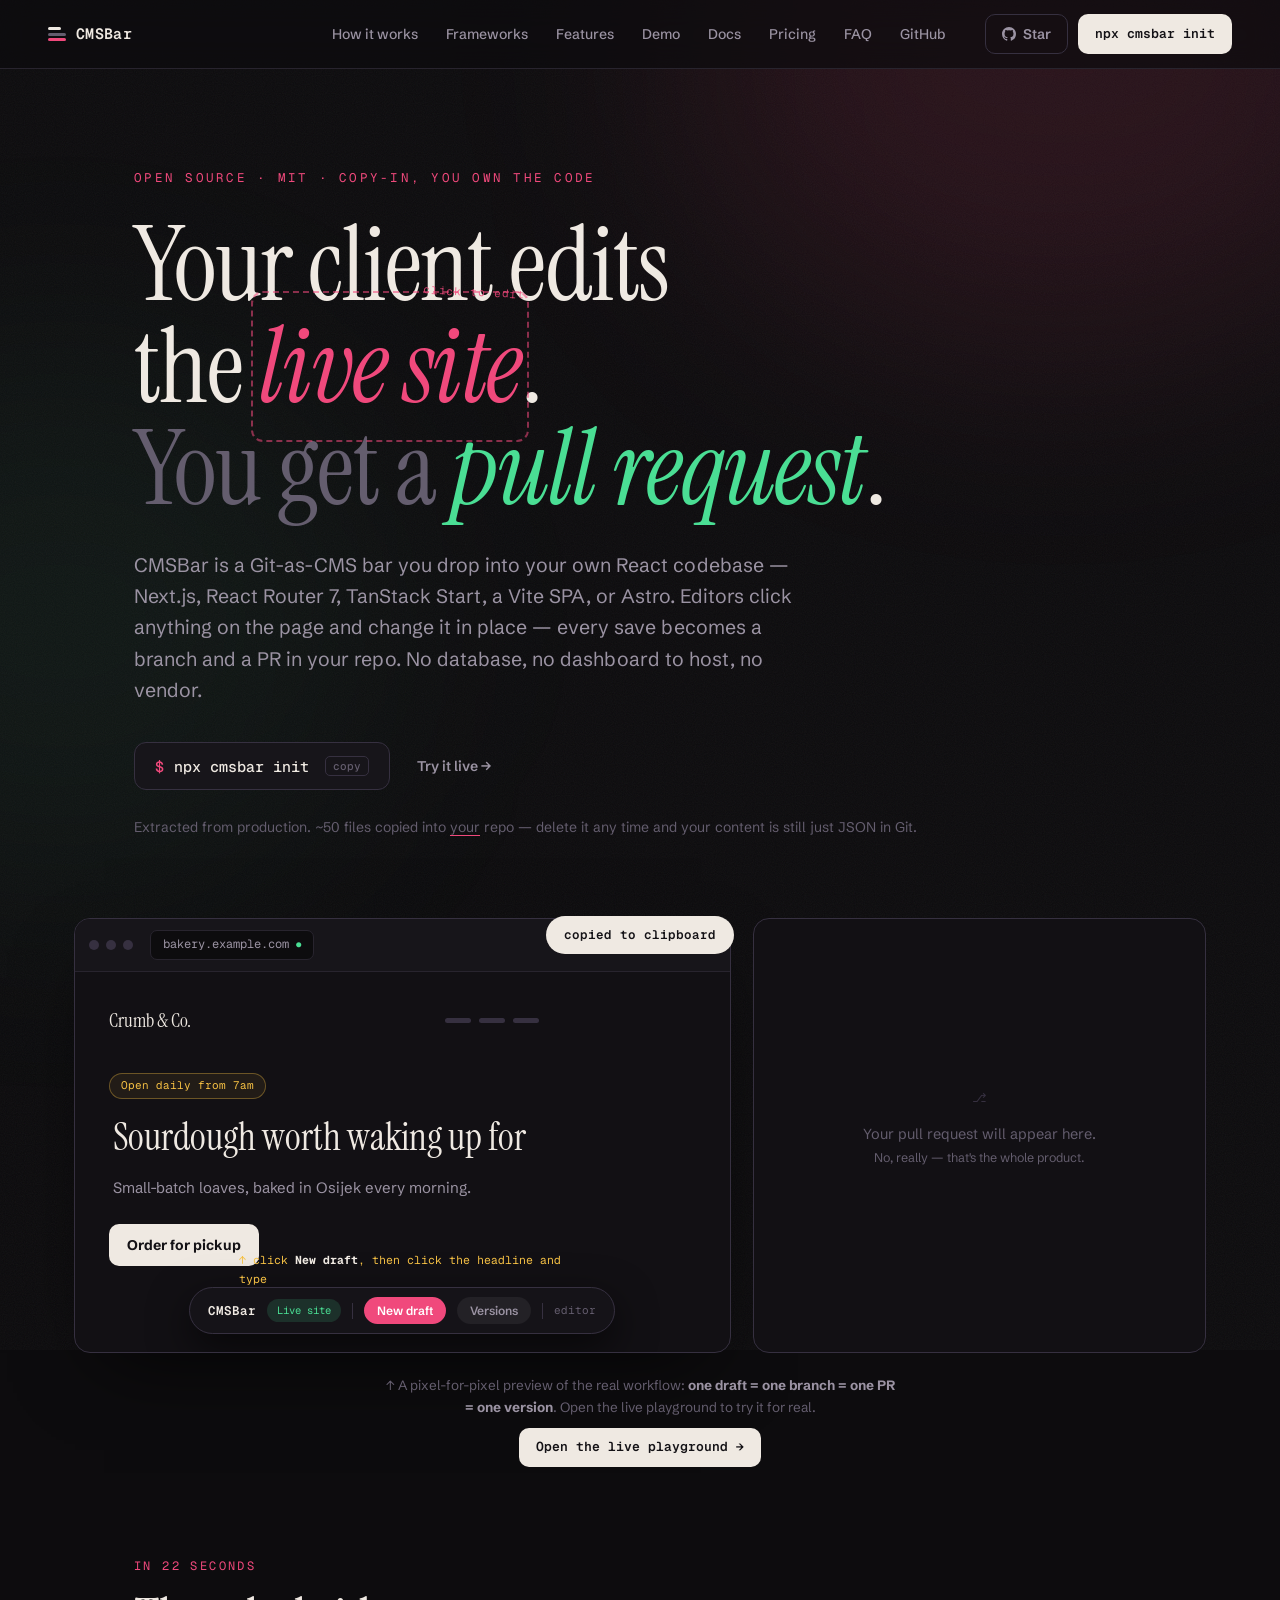
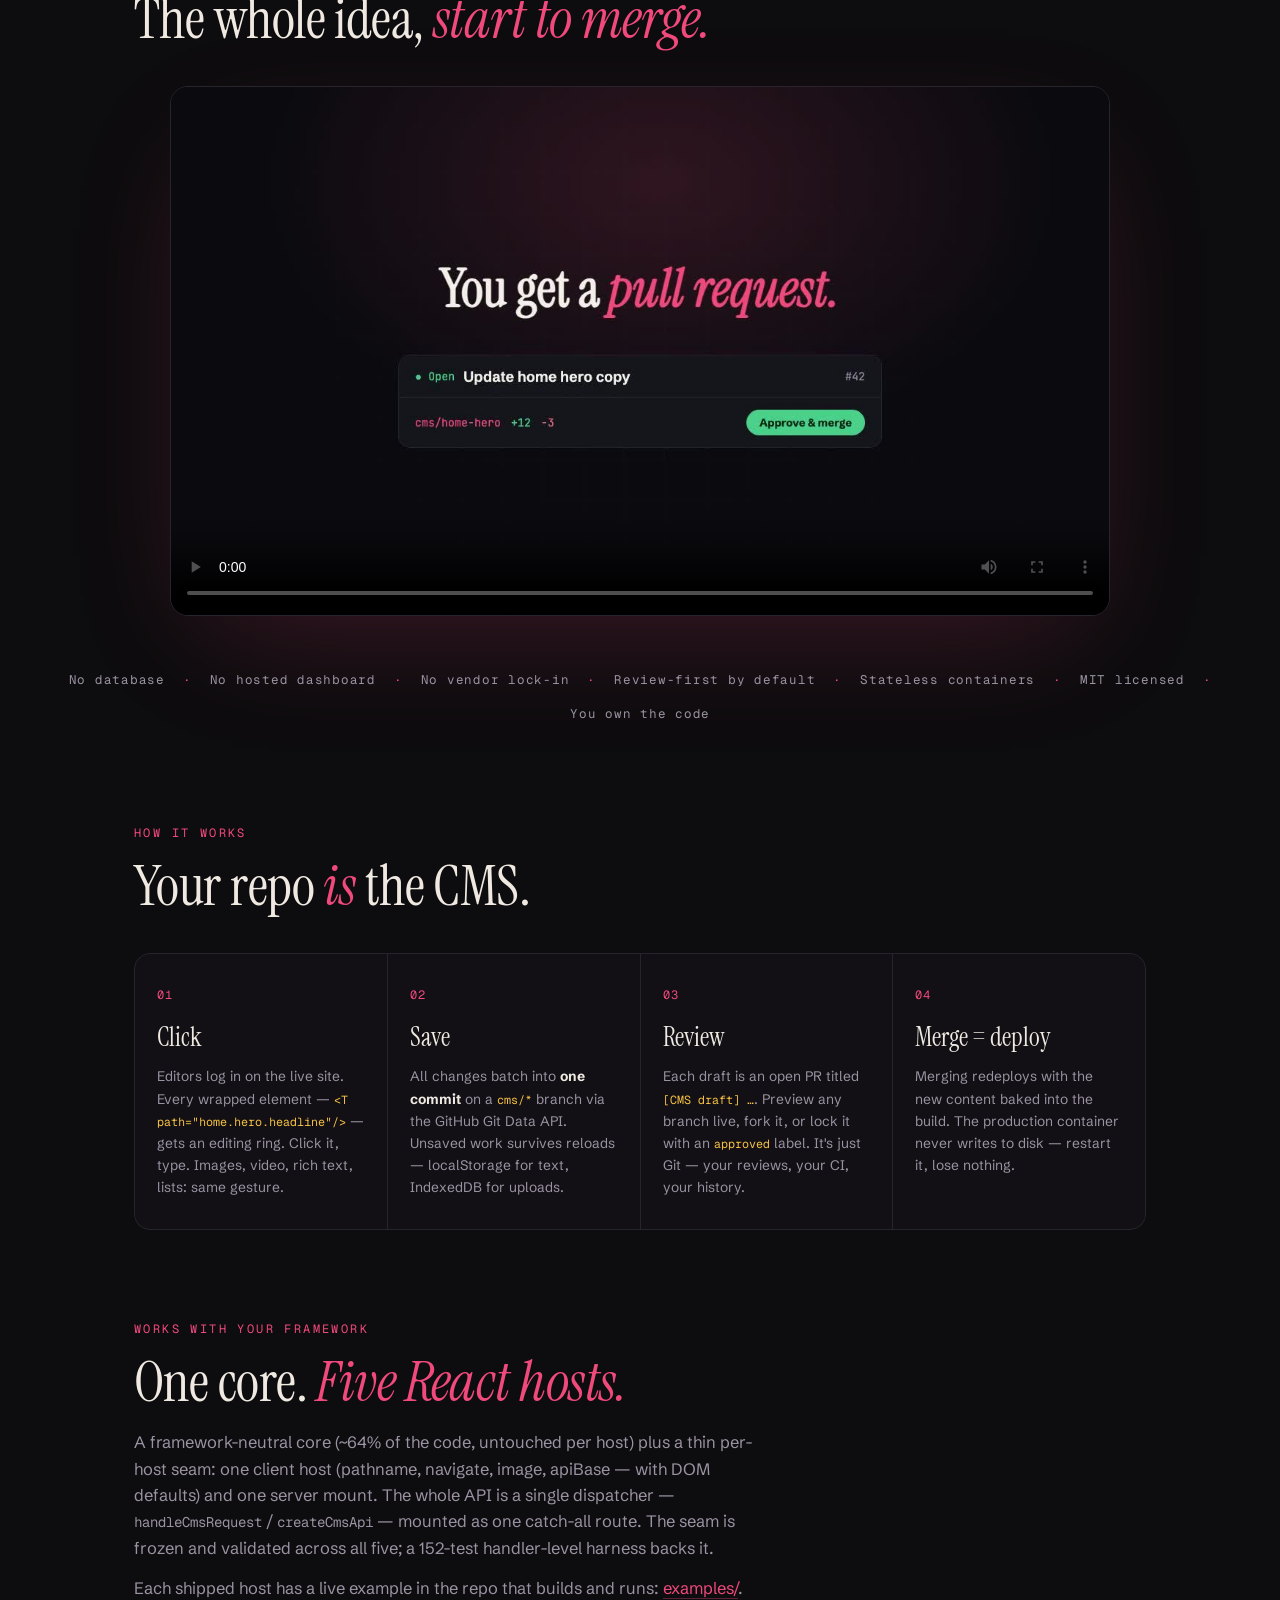
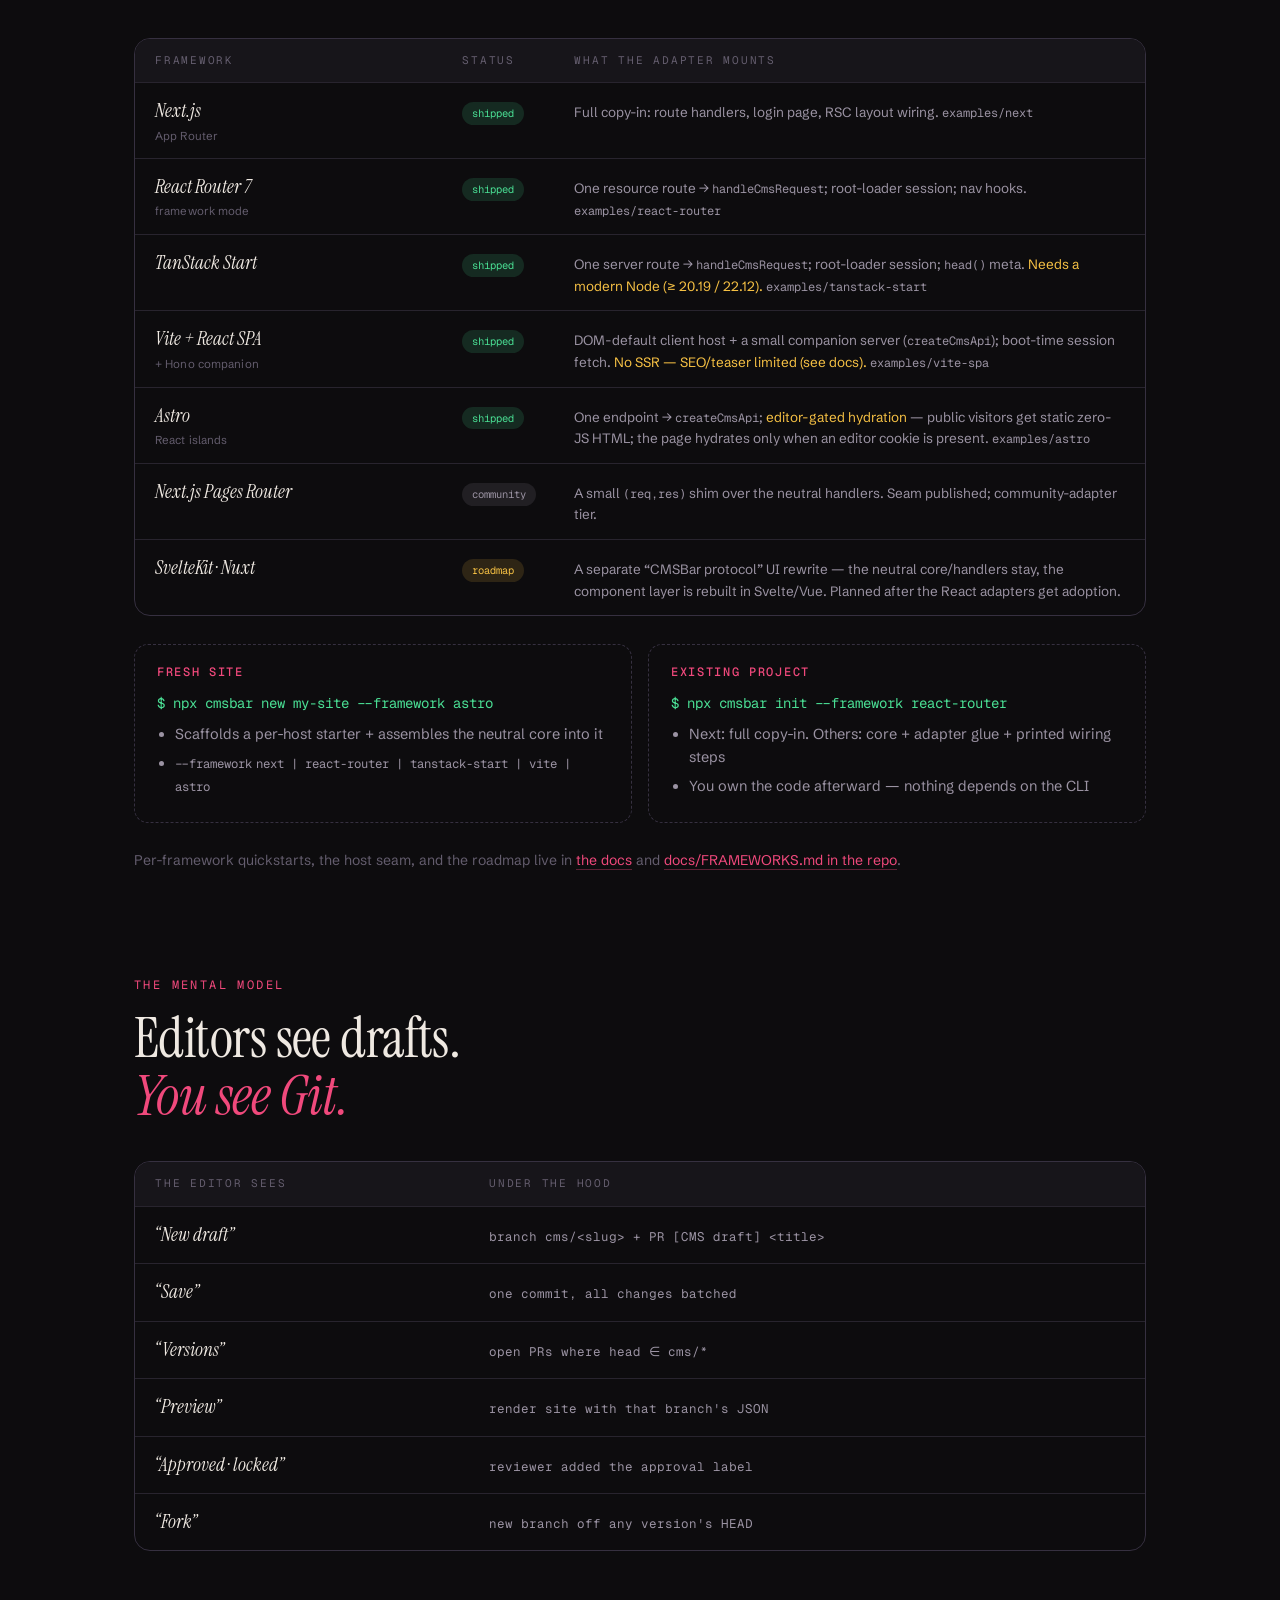
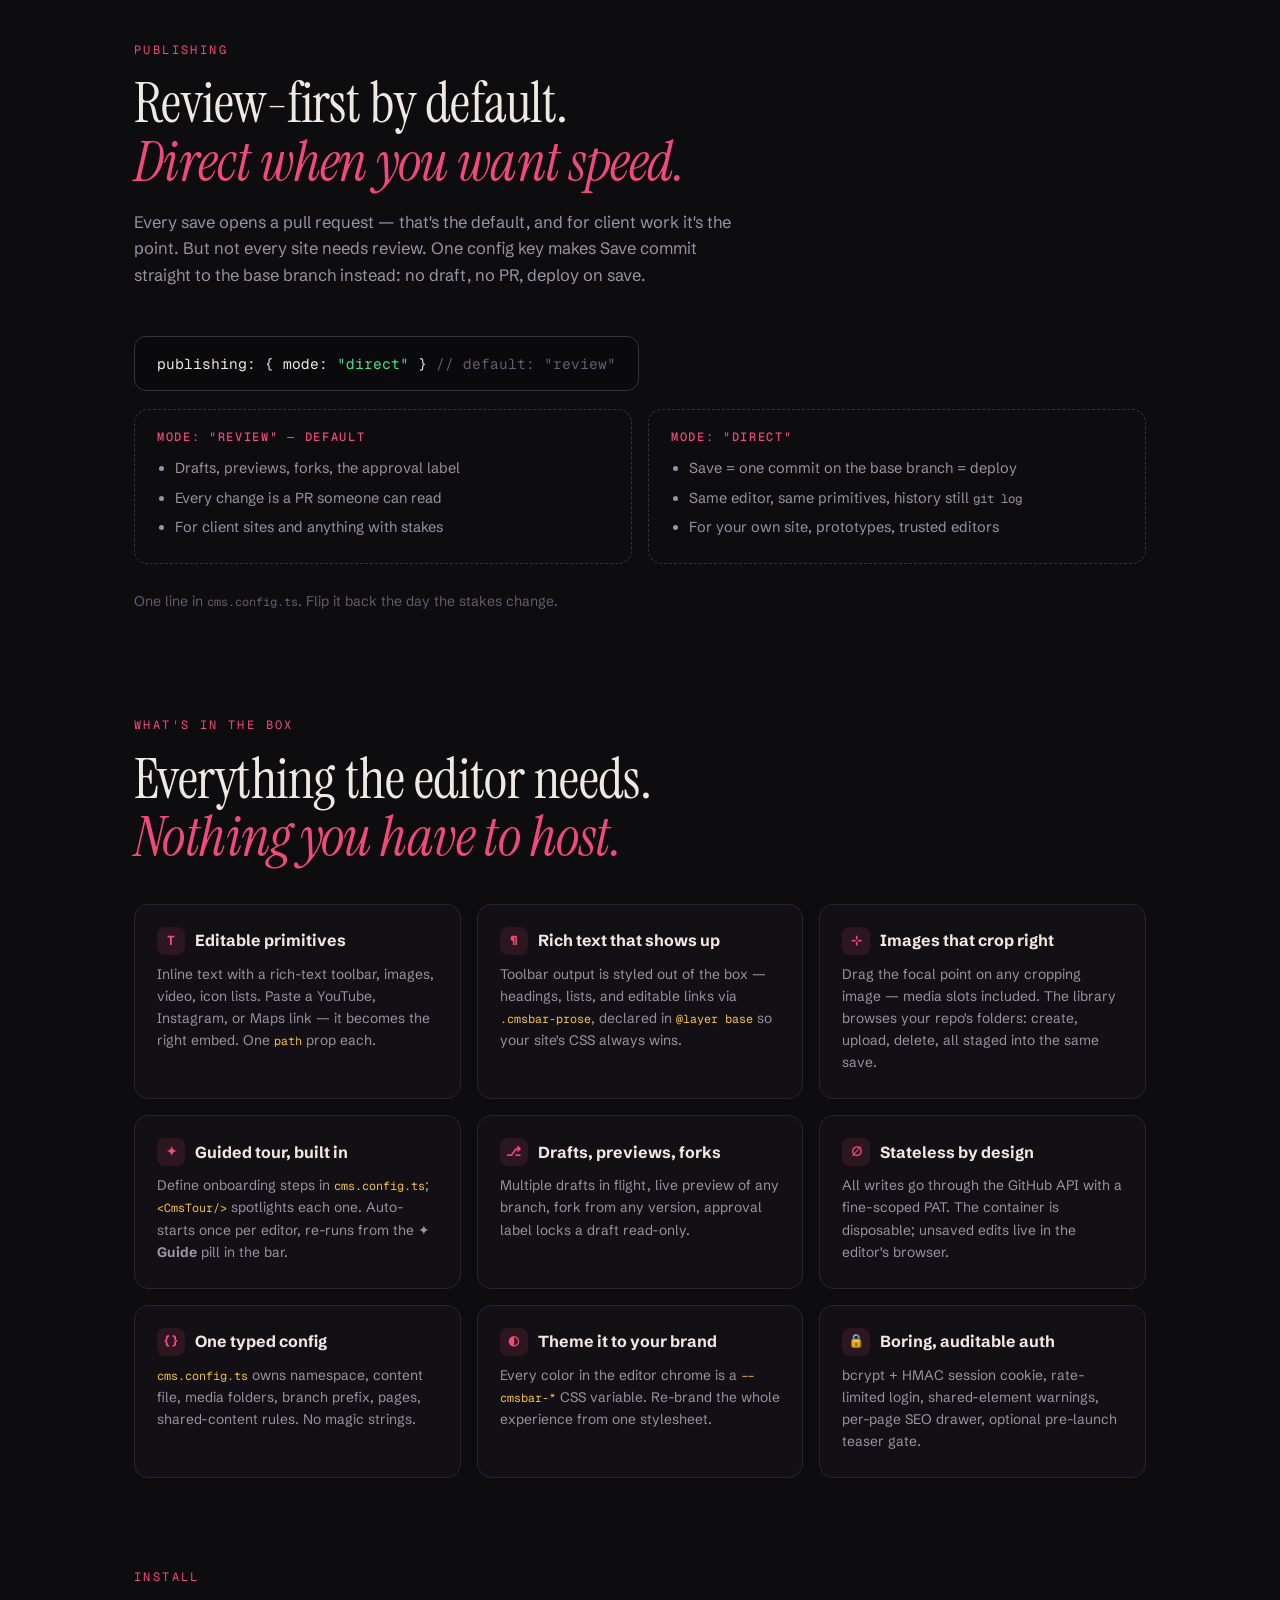
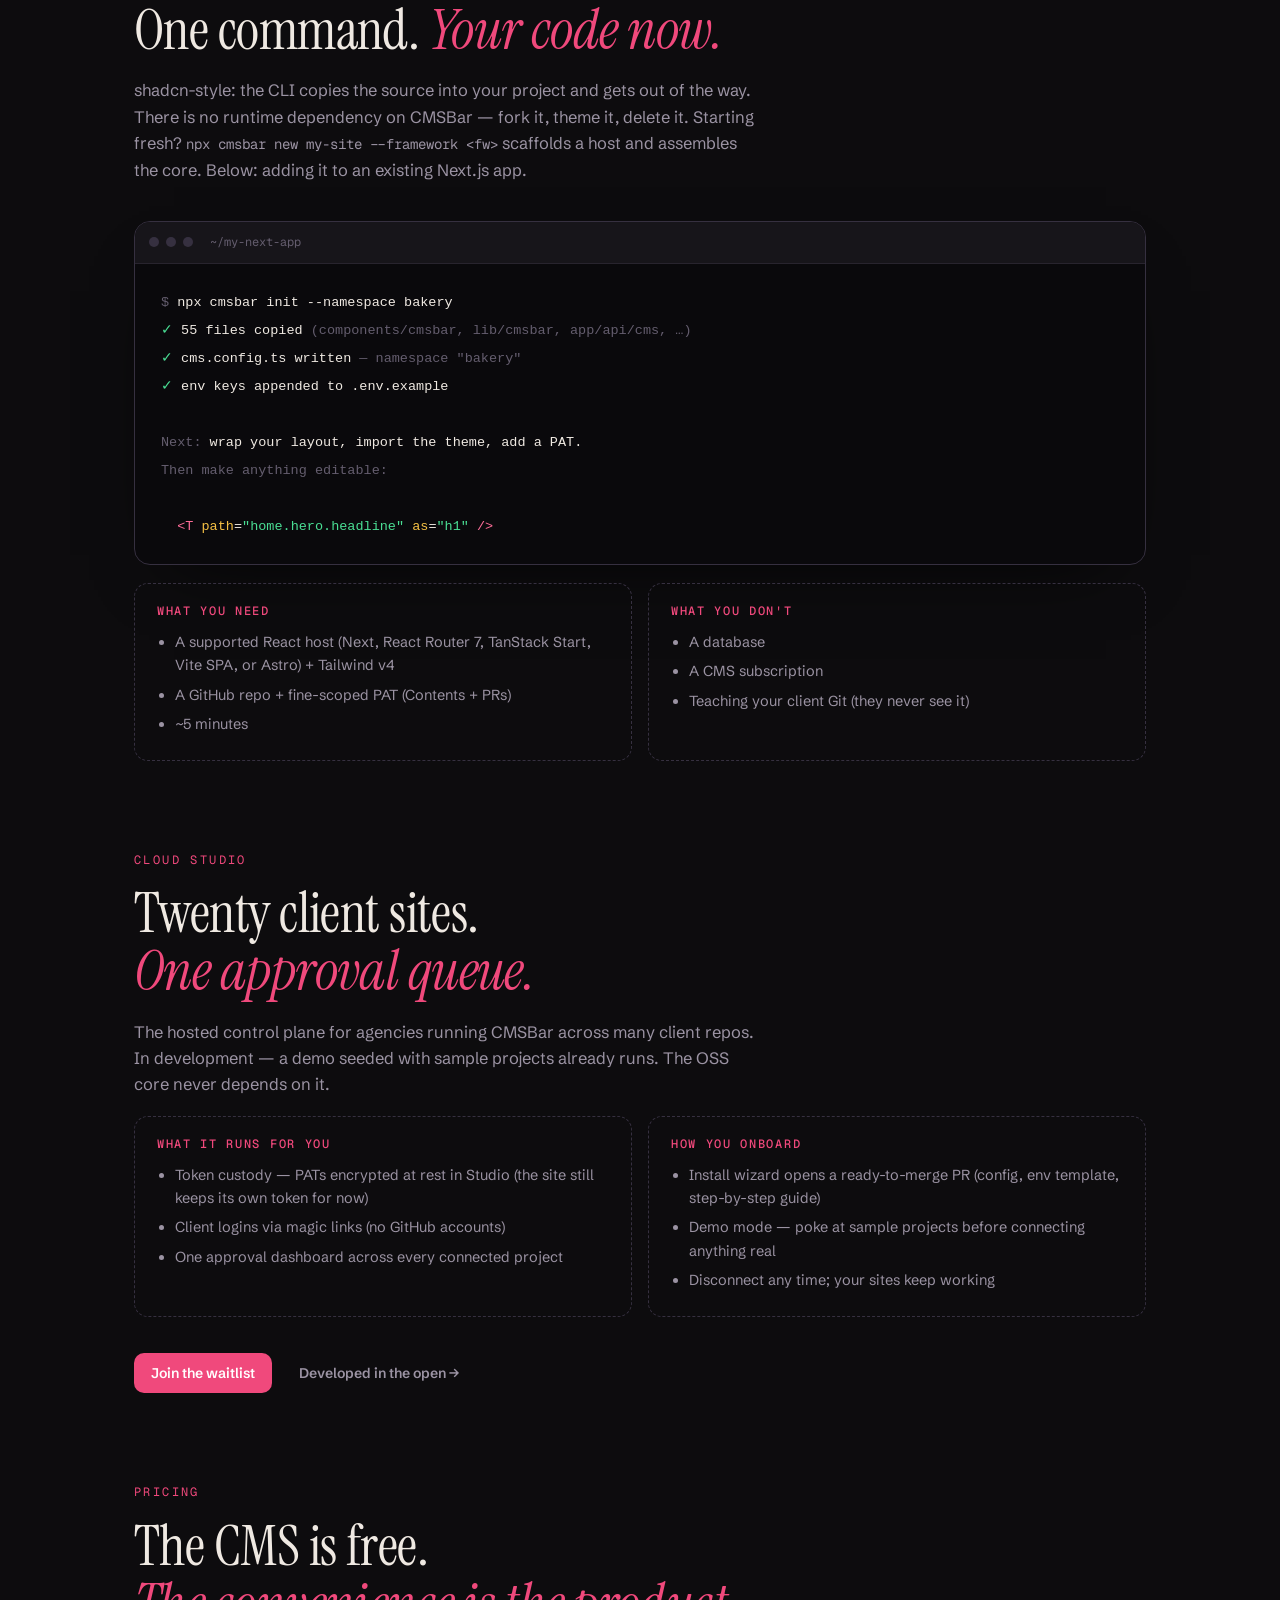
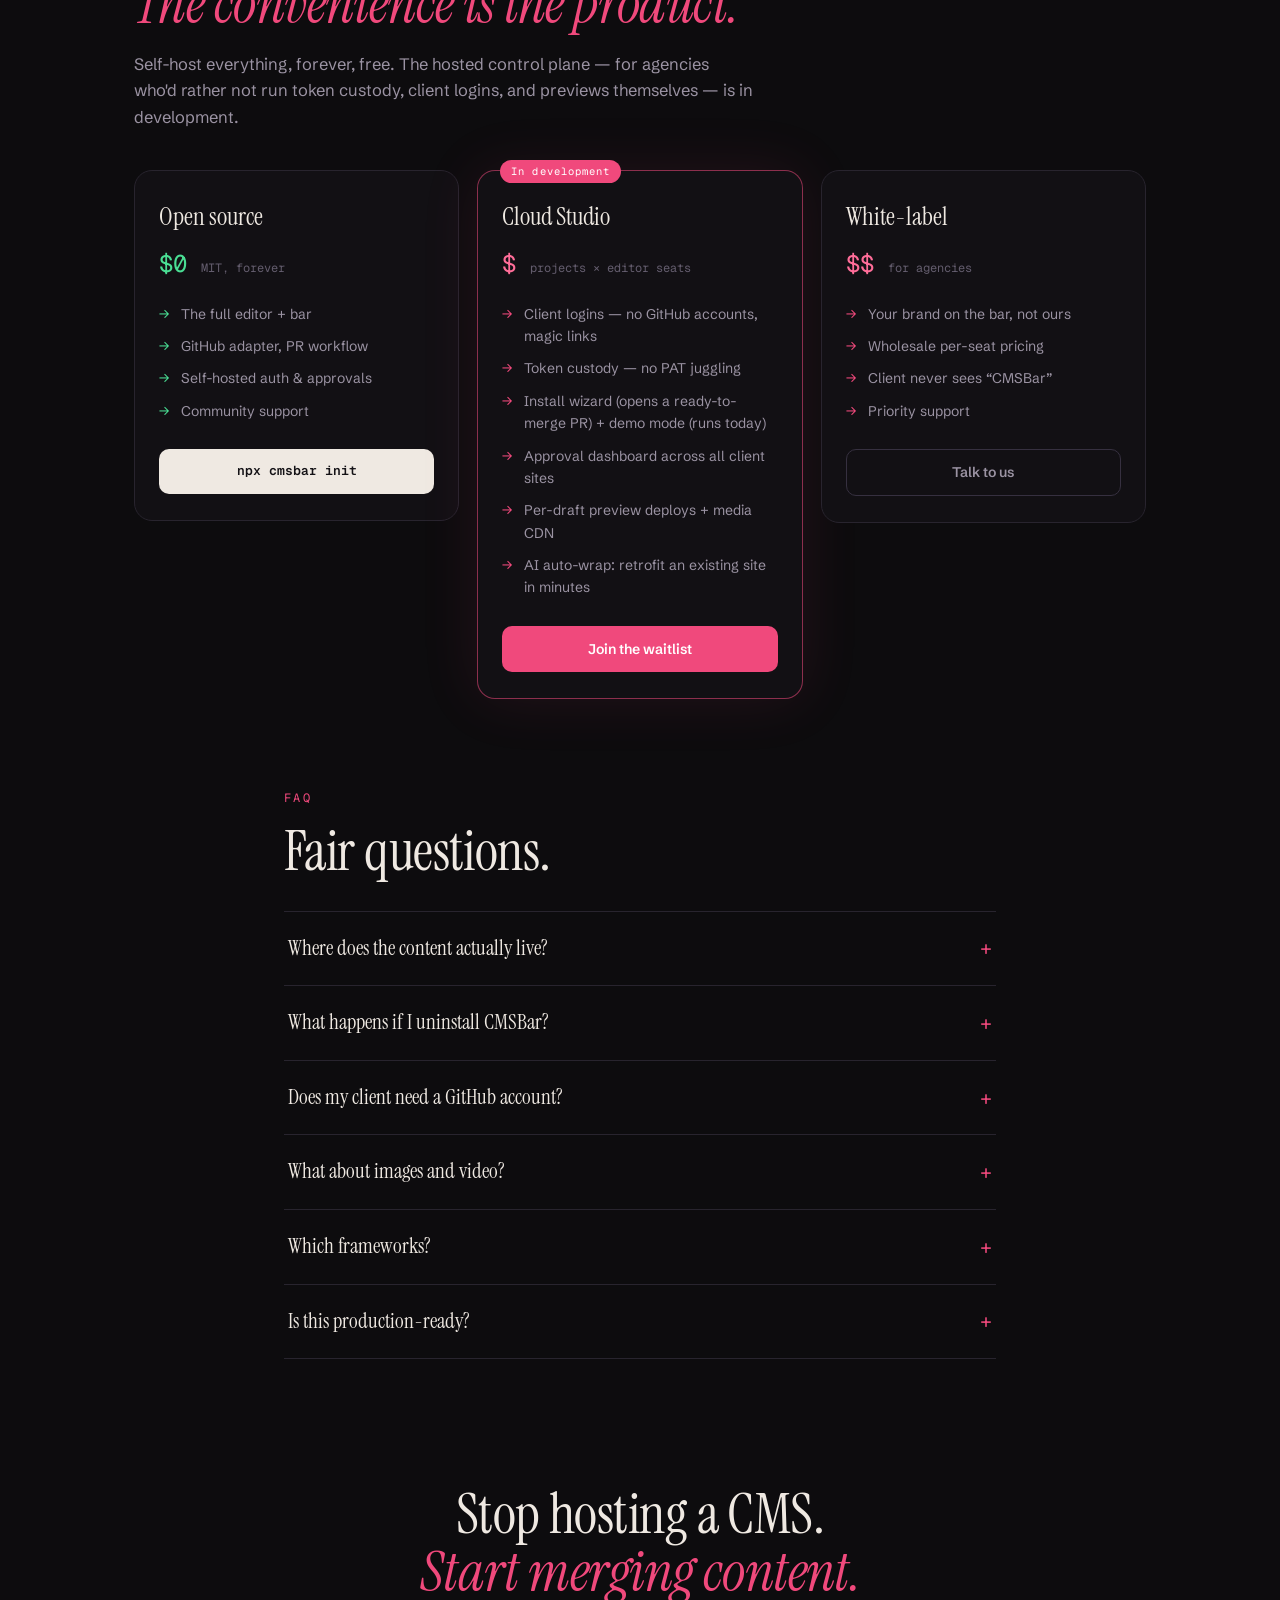
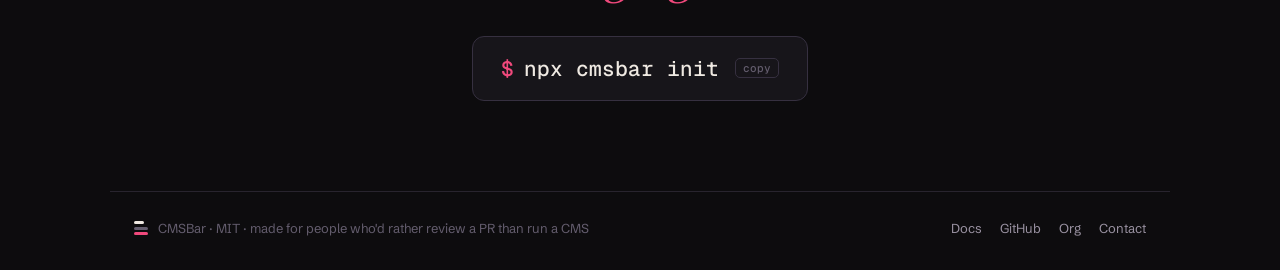
==== commit e349d29d: "feat(web): framework support section - five React hosts + the CLI index.html: a "One core. Five Reac" ====
--- a/index.html
+++ b/index.html
@@ -40,6 +40,7 @@
       </a>
       <div class="nav-links">
         <a href="#how">How it works</a>
+        <a href="#frameworks">Frameworks</a>
         <a href="#features">Features</a>
         <a href="https://playground-blue-alpha.vercel.app/" target="_blank" rel="noopener">Demo</a>
         <a href="docs.html">Docs</a>
@@ -66,7 +67,8 @@
           <span class="muted">You get a</span> <em class="pr-word">pull&nbsp;request</em>.
         </h1>
         <p class="lede reveal d2">
-          CMSBar is a Git-as-CMS bar you drop into your own Next.js codebase.
+          CMSBar is a Git-as-CMS bar you drop into your own React codebase —
+          Next.js, React Router 7, TanStack Start, a Vite SPA, or Astro.
           Editors click anything on the page and change it in place — every
           save becomes a branch and a PR in your repo. No database, no
           dashboard to host, no vendor.
@@ -249,6 +251,90 @@
         </div>
       </section>
 
+      <!-- ───────────────────────── FRAMEWORKS ───────────────────────── -->
+      <section class="section" id="frameworks">
+        <p class="eyebrow reveal">Works with your framework</p>
+        <h2 class="reveal">One core. <em>Five React hosts.</em></h2>
+        <p class="section-lede reveal">
+          A framework-neutral core (~64% of the code, untouched per host) plus a
+          thin per-host seam: one client host (pathname, navigate, image,
+          apiBase — with DOM defaults) and one server mount. The whole API is a
+          single dispatcher — <span class="mono sm">handleCmsRequest</span> /
+          <span class="mono sm">createCmsApi</span> — mounted as one catch-all
+          route. The seam is frozen and validated across all five; a
+          152-test handler-level harness backs it.
+        </p>
+        <p class="section-lede reveal">
+          Each shipped host has a live example in the repo that builds and runs:
+          <a class="inline-link" href="https://github.com/cmsbar/cmsbar/tree/main/examples" target="_blank" rel="noopener">examples/</a>.
+        </p>
+
+        <div class="fw-matrix reveal">
+          <div class="fw-head">
+            <span>Framework</span><span>Status</span><span>What the adapter mounts</span>
+          </div>
+          <div class="fw-row">
+            <span class="fw-name">Next.js<small>App Router</small></span>
+            <span class="fw-tag fw-tag-shipped">shipped</span>
+            <span class="fw-note">Full copy-in: route handlers, login page, RSC layout wiring. <span class="mono">examples/next</span></span>
+          </div>
+          <div class="fw-row">
+            <span class="fw-name">React Router 7<small>framework mode</small></span>
+            <span class="fw-tag fw-tag-shipped">shipped</span>
+            <span class="fw-note">One resource route → <span class="mono">handleCmsRequest</span>; root-loader session; nav hooks. <span class="mono">examples/react-router</span></span>
+          </div>
+          <div class="fw-row">
+            <span class="fw-name">TanStack Start</span>
+            <span class="fw-tag fw-tag-shipped">shipped</span>
+            <span class="fw-note">One server route → <span class="mono">handleCmsRequest</span>; root-loader session; <span class="mono">head()</span> meta. <span class="warn">Needs a modern Node (≥ 20.19 / 22.12).</span> <span class="mono">examples/tanstack-start</span></span>
+          </div>
+          <div class="fw-row">
+            <span class="fw-name">Vite + React SPA<small>+ Hono companion</small></span>
+            <span class="fw-tag fw-tag-shipped">shipped</span>
+            <span class="fw-note">DOM-default client host + a small companion server (<span class="mono">createCmsApi</span>); boot-time session fetch. <span class="warn">No SSR — SEO/teaser limited (see docs).</span> <span class="mono">examples/vite-spa</span></span>
+          </div>
+          <div class="fw-row">
+            <span class="fw-name">Astro<small>React islands</small></span>
+            <span class="fw-tag fw-tag-shipped">shipped</span>
+            <span class="fw-note">One endpoint → <span class="mono">createCmsApi</span>; <span class="warn">editor-gated hydration</span> — public visitors get static zero-JS HTML; the page hydrates only when an editor cookie is present. <span class="mono">examples/astro</span></span>
+          </div>
+          <div class="fw-row">
+            <span class="fw-name">Next.js Pages Router</span>
+            <span class="fw-tag fw-tag-community">community</span>
+            <span class="fw-note">A small <span class="mono">(req,res)</span> shim over the neutral handlers. Seam published; community-adapter tier.</span>
+          </div>
+          <div class="fw-row">
+            <span class="fw-name">SvelteKit · Nuxt</span>
+            <span class="fw-tag fw-tag-roadmap">roadmap</span>
+            <span class="fw-note">A separate “CMSBar protocol” UI rewrite — the neutral core/handlers stay, the component layer is rebuilt in Svelte/Vue. Planned after the React adapters get adoption.</span>
+          </div>
+        </div>
+
+        <div class="install-cols reveal" style="margin-top: 28px">
+          <div>
+            <h4 class="mono">Fresh site</h4>
+            <p class="mono sm" style="color: var(--ok); margin: 0 0 8px">$ npx cmsbar new my-site --framework astro</p>
+            <ul>
+              <li>Scaffolds a per-host starter + assembles the neutral core into it</li>
+              <li><span class="mono sm">--framework</span> <span class="mono sm">next | react-router | tanstack-start | vite | astro</span></li>
+            </ul>
+          </div>
+          <div>
+            <h4 class="mono">Existing project</h4>
+            <p class="mono sm" style="color: var(--ok); margin: 0 0 8px">$ npx cmsbar init --framework react-router</p>
+            <ul>
+              <li>Next: full copy-in. Others: core + adapter glue + printed wiring steps</li>
+              <li>You own the code afterward — nothing depends on the CLI</li>
+            </ul>
+          </div>
+        </div>
+        <p class="hero-foot reveal">
+          Per-framework quickstarts, the host seam, and the roadmap live in
+          <a class="inline-link" href="docs.html#frameworks">the docs</a> and
+          <a class="inline-link" href="https://github.com/cmsbar/cmsbar" target="_blank" rel="noopener">docs/FRAMEWORKS.md in the repo</a>.
+        </p>
+      </section>
+
       <!-- ───────────────────────── MENTAL MODEL ───────────────────────── -->
       <section class="section" id="model">
         <p class="eyebrow reveal">The mental model</p>
@@ -347,7 +433,7 @@
         <p class="section-lede reveal">
           shadcn-style: the CLI copies the source into your project and gets out
           of the way. There is no runtime dependency on CMSBar — fork it,
-          theme it, delete it.
+          theme it, delete it. Starting fresh? <span class="mono sm">npx cmsbar new my-site --framework &lt;fw&gt;</span> scaffolds a host and assembles the core. Below: adding it to an existing Next.js app.
         </p>
         <div class="terminal reveal">
           <div class="term-bar">
@@ -368,7 +454,7 @@
           <div>
             <h4 class="mono">What you need</h4>
             <ul>
-              <li>Next.js App Router project</li>
+              <li>A supported React host <span class="dim">(Next, React Router 7, TanStack Start, Vite SPA, or Astro)</span> + Tailwind v4</li>
               <li>A GitHub repo + fine-scoped PAT <span class="dim">(Contents + PRs)</span></li>
               <li>~5 minutes</li>
             </ul>
@@ -486,7 +572,7 @@
           </details>
           <details>
             <summary>Which frameworks?</summary>
-            <p>Next.js App Router today. The host seam and frameworks roadmap are documented in <a class="inline-link" href="https://github.com/cmsbar/cmsbar" target="_blank" rel="noopener">docs/FRAMEWORKS.md in the repo</a> — React Router 7, TanStack Start, and Vite adapters are designed, not yet shipped. Client-only SPAs need the hosted gateway (a write token can't live in a browser).</p>
+            <p>Five React-family hosts ship today, each with a live example that builds and runs: Next.js (App Router), React Router 7, TanStack Start, a Vite + React SPA (with a small Hono companion server), and Astro (React islands). See the <a class="inline-link" href="#frameworks">frameworks matrix</a> and <a class="inline-link" href="https://github.com/cmsbar/cmsbar" target="_blank" rel="noopener">docs/FRAMEWORKS.md in the repo</a>. SvelteKit/Nuxt are on the roadmap (a separate UI rewrite, not an adapter). A pure SPA still needs a tiny server for the write token — that's the companion server, not a browser-held token.</p>
           </details>
           <details>
             <summary>Is this production-ready?</summary>
--- a/styles.css
+++ b/styles.css
@@ -354,6 +354,35 @@
 .model-row .mono { font-size: 12.5px; color: var(--dim); }
 @media (max-width: 640px) { .model-head, .model-row { grid-template-columns: 1fr; gap: 4px; } }
 
+/* ── framework matrix ── */
+.fw-matrix { margin-top: 36px; border: 1px solid var(--line-2); border-radius: 16px; overflow: hidden; }
+.fw-head, .fw-row {
+  display: grid; grid-template-columns: minmax(140px, 0.9fr) 96px 1.7fr;
+  gap: 16px; padding: 13px 20px; align-items: baseline;
+}
+.fw-head {
+  font-family: var(--mono); font-size: 11px; letter-spacing: 0.16em;
+  text-transform: uppercase; color: var(--faint);
+  background: var(--panel); border-bottom: 1px solid var(--line);
+}
+.fw-row { border-bottom: 1px solid var(--line); transition: background 0.15s; }
+.fw-row:last-child { border-bottom: 0; }
+.fw-row:hover { background: var(--panel); }
+.fw-row .fw-name { font-family: var(--serif); font-style: italic; font-size: 19px; color: var(--ink); }
+.fw-row .fw-name small { font-family: var(--sans); font-style: normal; font-size: 11.5px; color: var(--faint); display: block; letter-spacing: 0.01em; }
+.fw-row .fw-note { font-size: 13.5px; color: var(--dim); }
+.fw-row .fw-note .mono { font-size: 12px; color: var(--dim); }
+.fw-row .fw-note .warn { color: var(--warn); }
+.fw-tag { font-family: var(--mono); font-size: 10.5px; border-radius: 99px; padding: 3px 10px; white-space: nowrap; justify-self: start; }
+.fw-tag-shipped { background: rgba(74, 222, 148, 0.14); color: var(--ok); }
+.fw-tag-roadmap { background: rgba(245, 192, 68, 0.14); color: var(--warn); }
+.fw-tag-community { background: rgba(155, 147, 163, 0.14); color: var(--dim); }
+@media (max-width: 720px) {
+  .fw-head { display: none; }
+  .fw-row { grid-template-columns: 1fr; gap: 6px; }
+  .fw-row .fw-tag { justify-self: start; }
+}
+
 /* features */
 .features { display: grid; grid-template-columns: repeat(3, 1fr); gap: 16px; margin-top: 38px; }
 @media (max-width: 980px) { .features { grid-template-columns: repeat(2, 1fr); } }
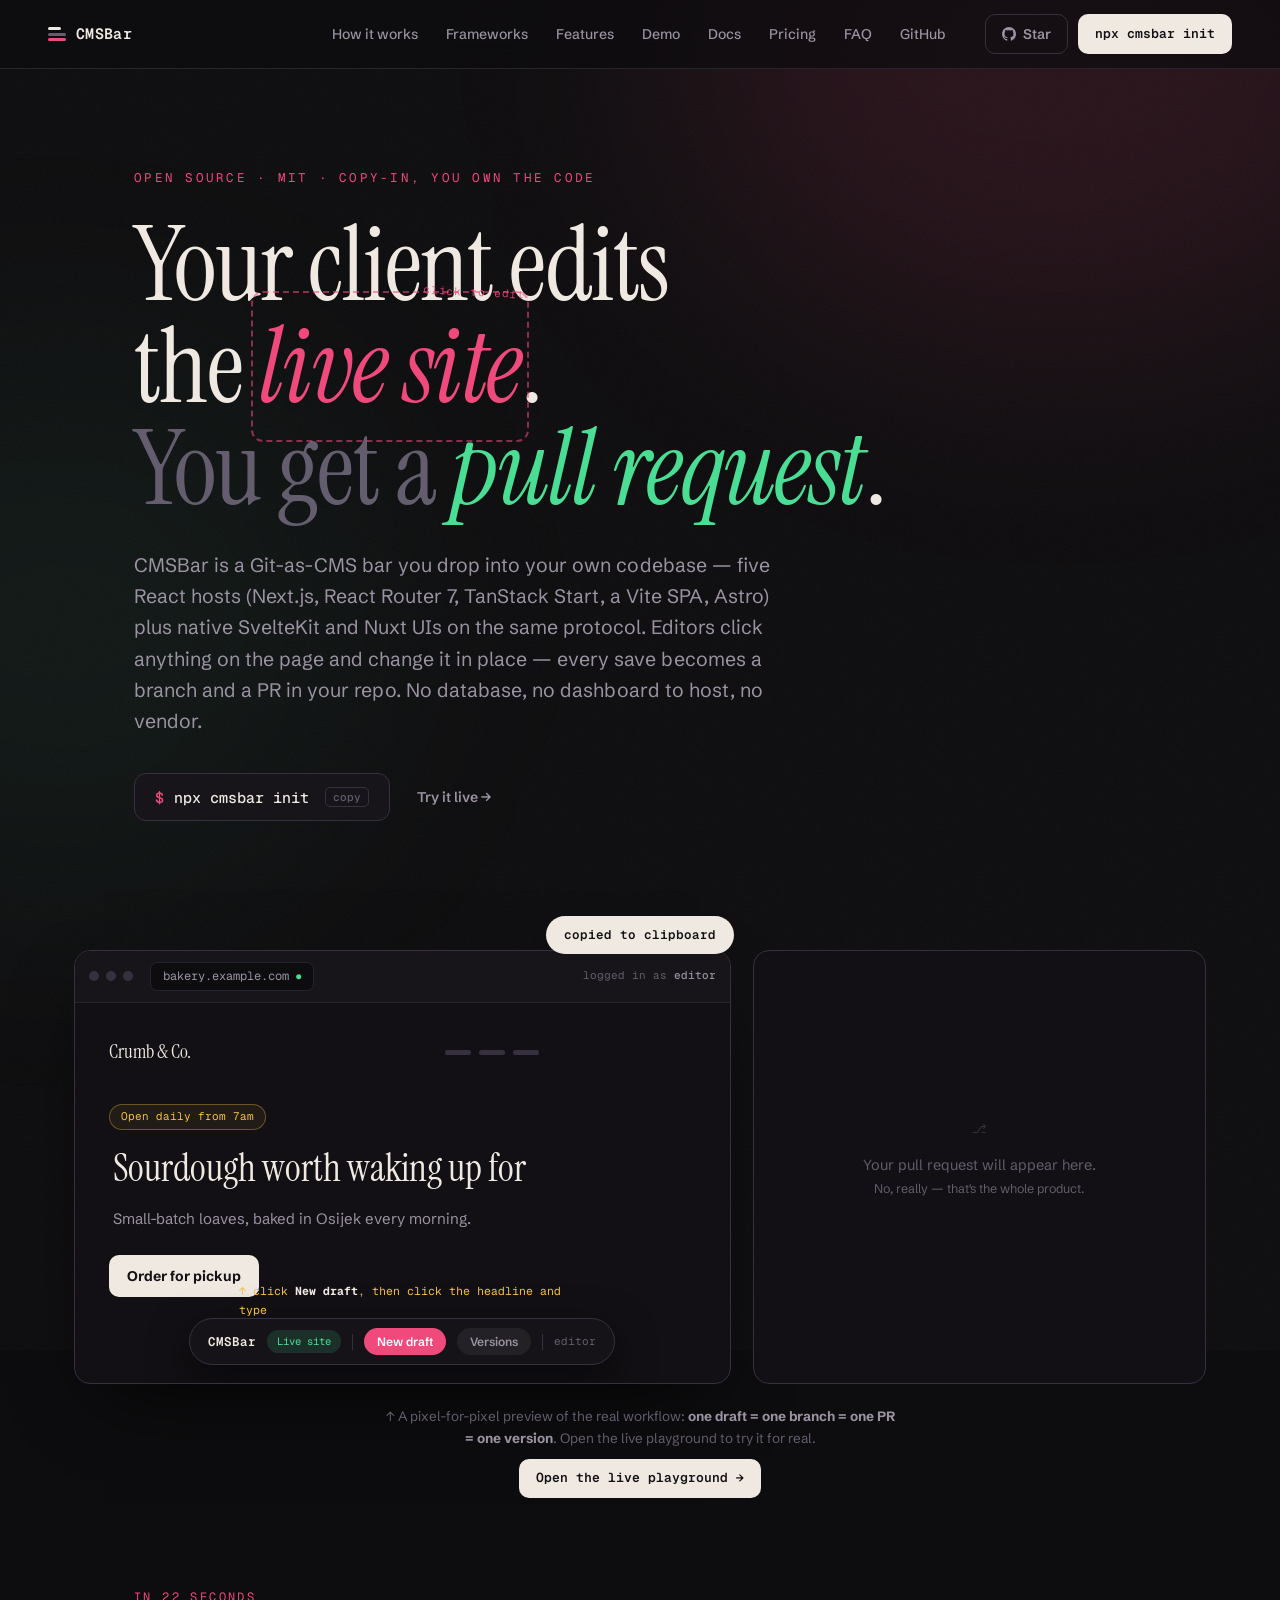
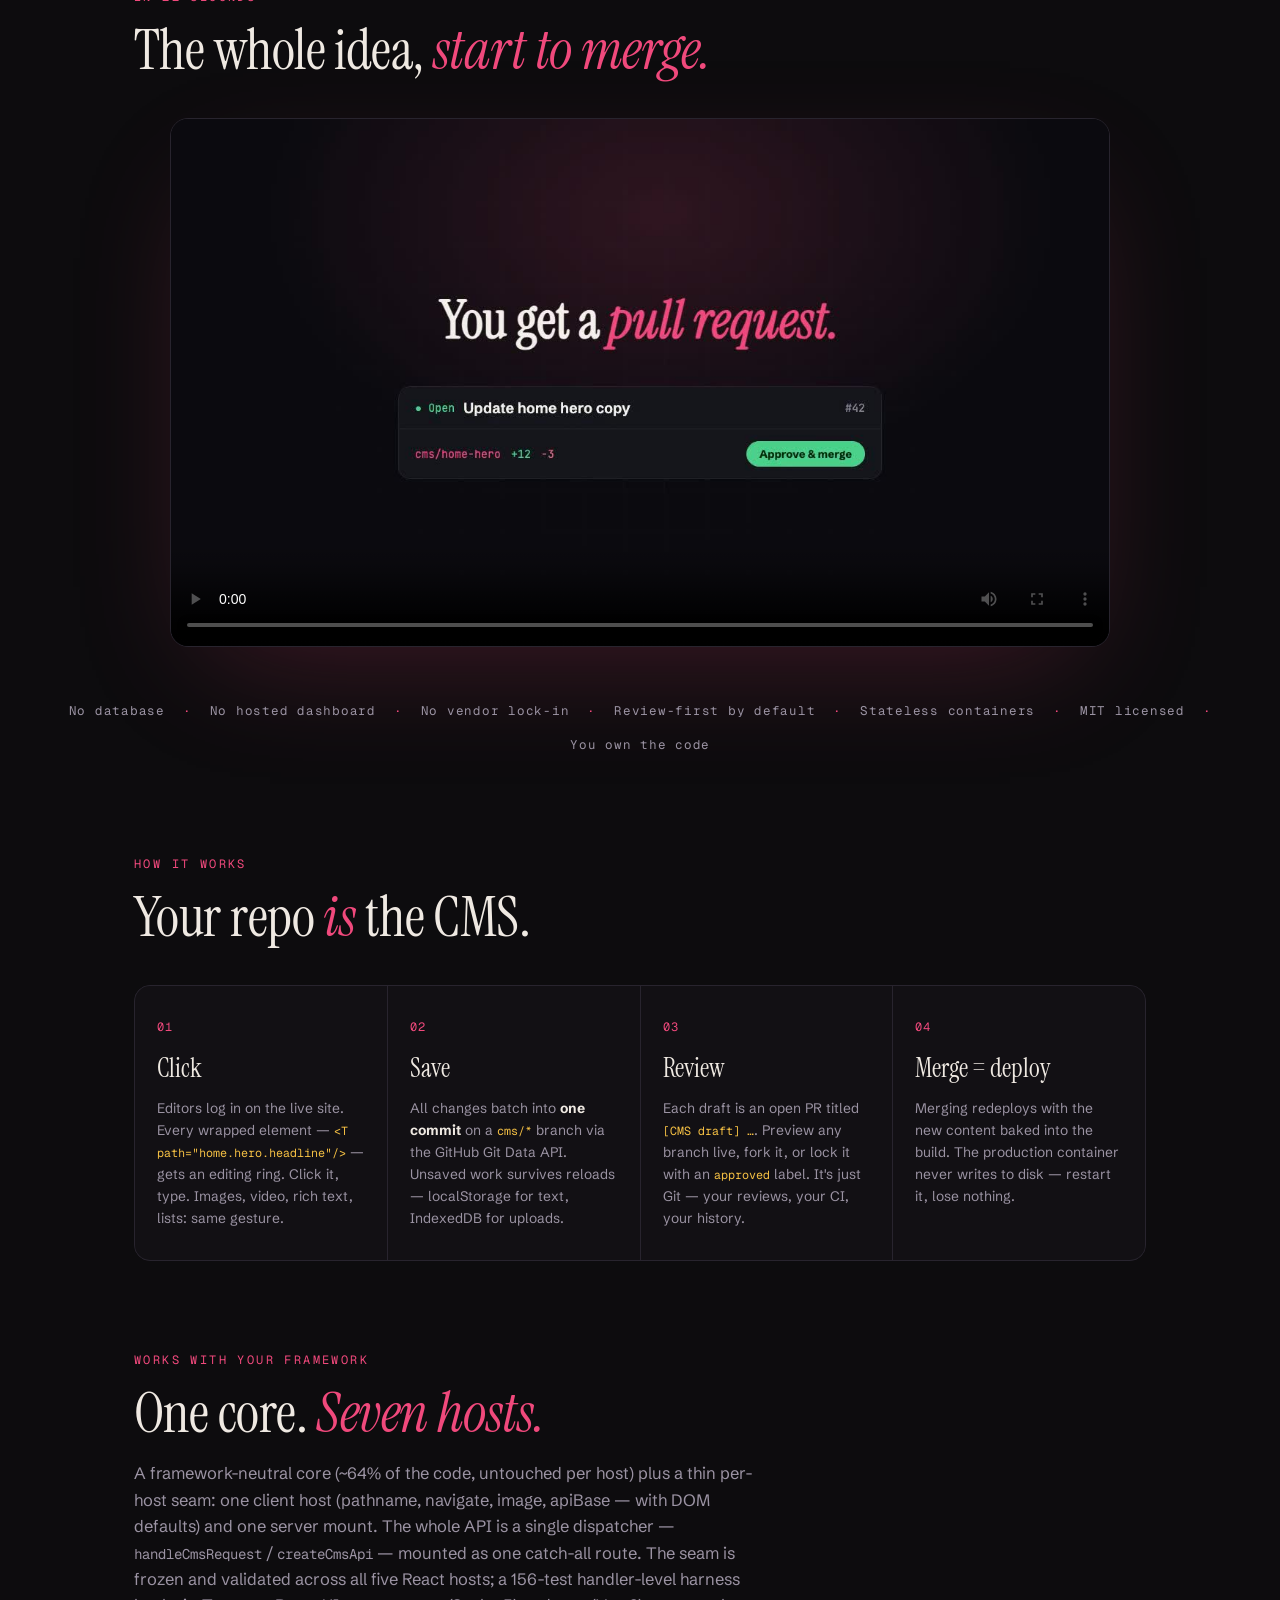
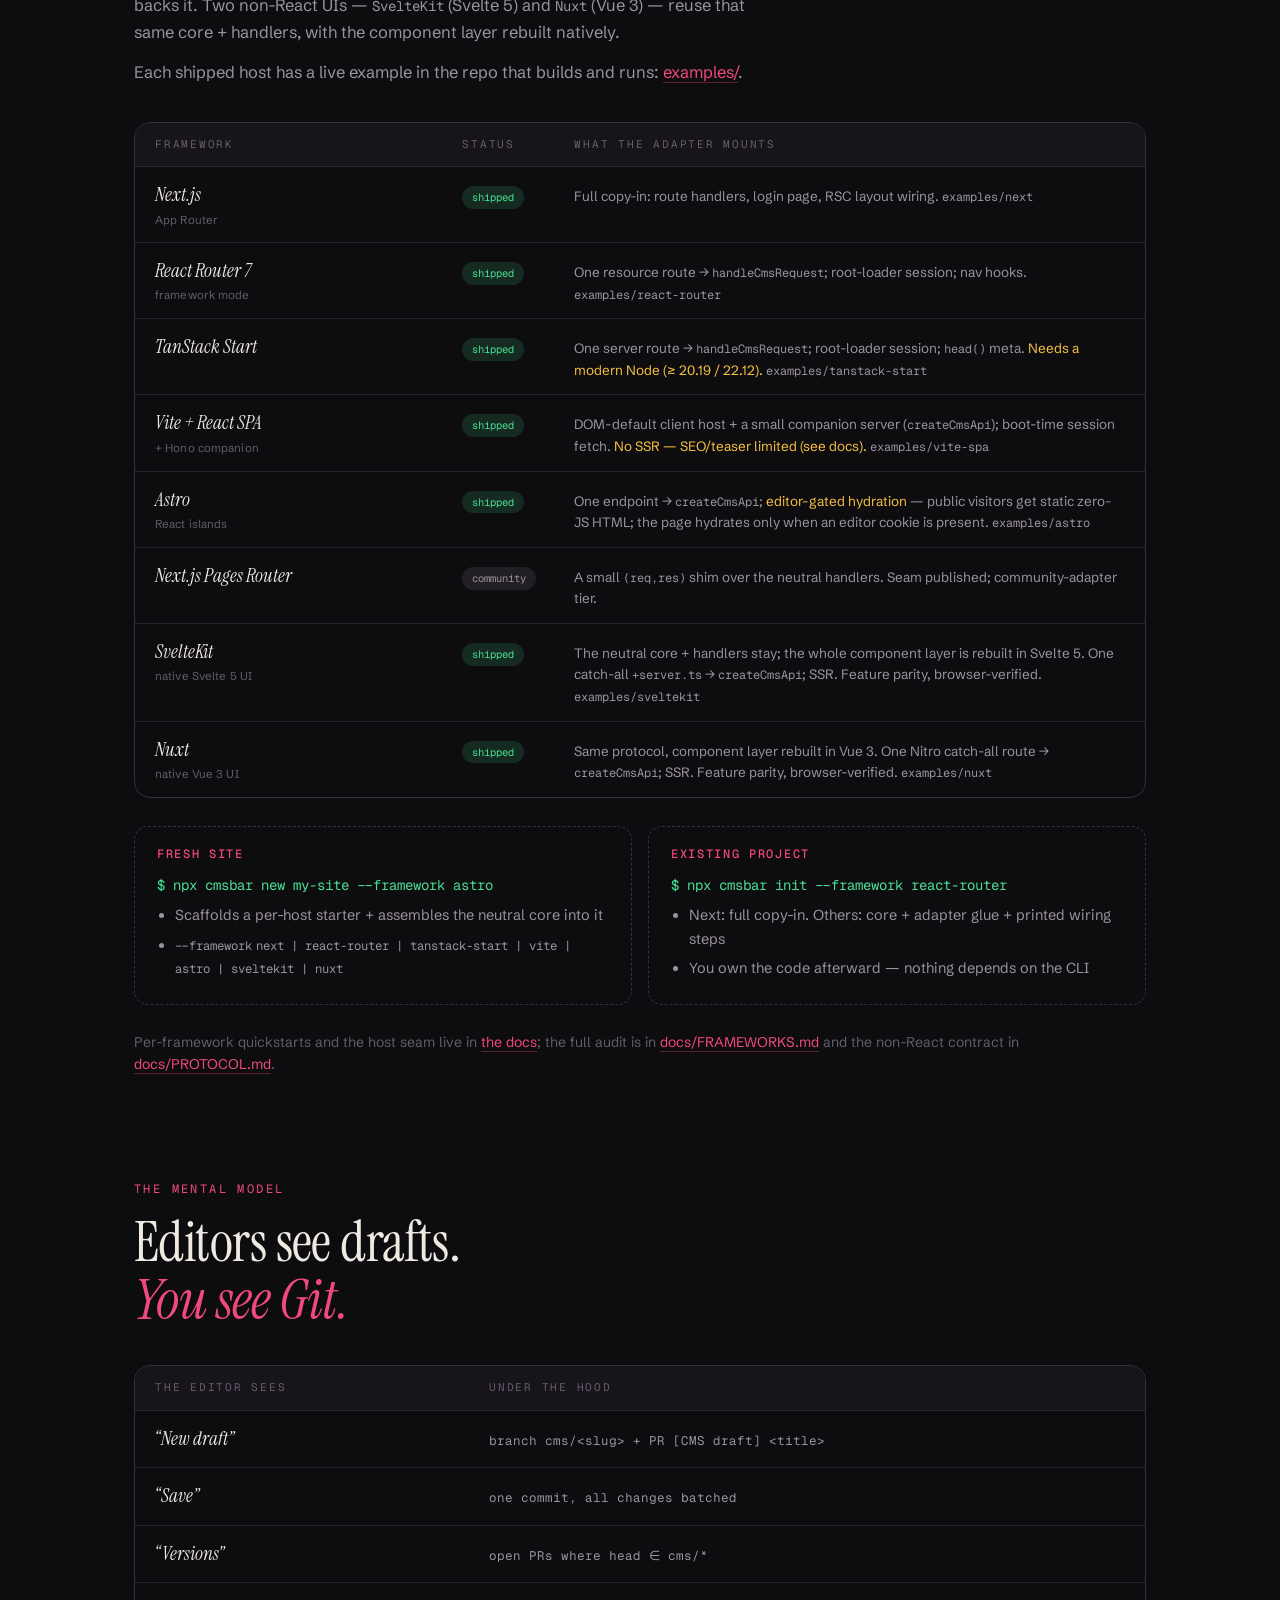
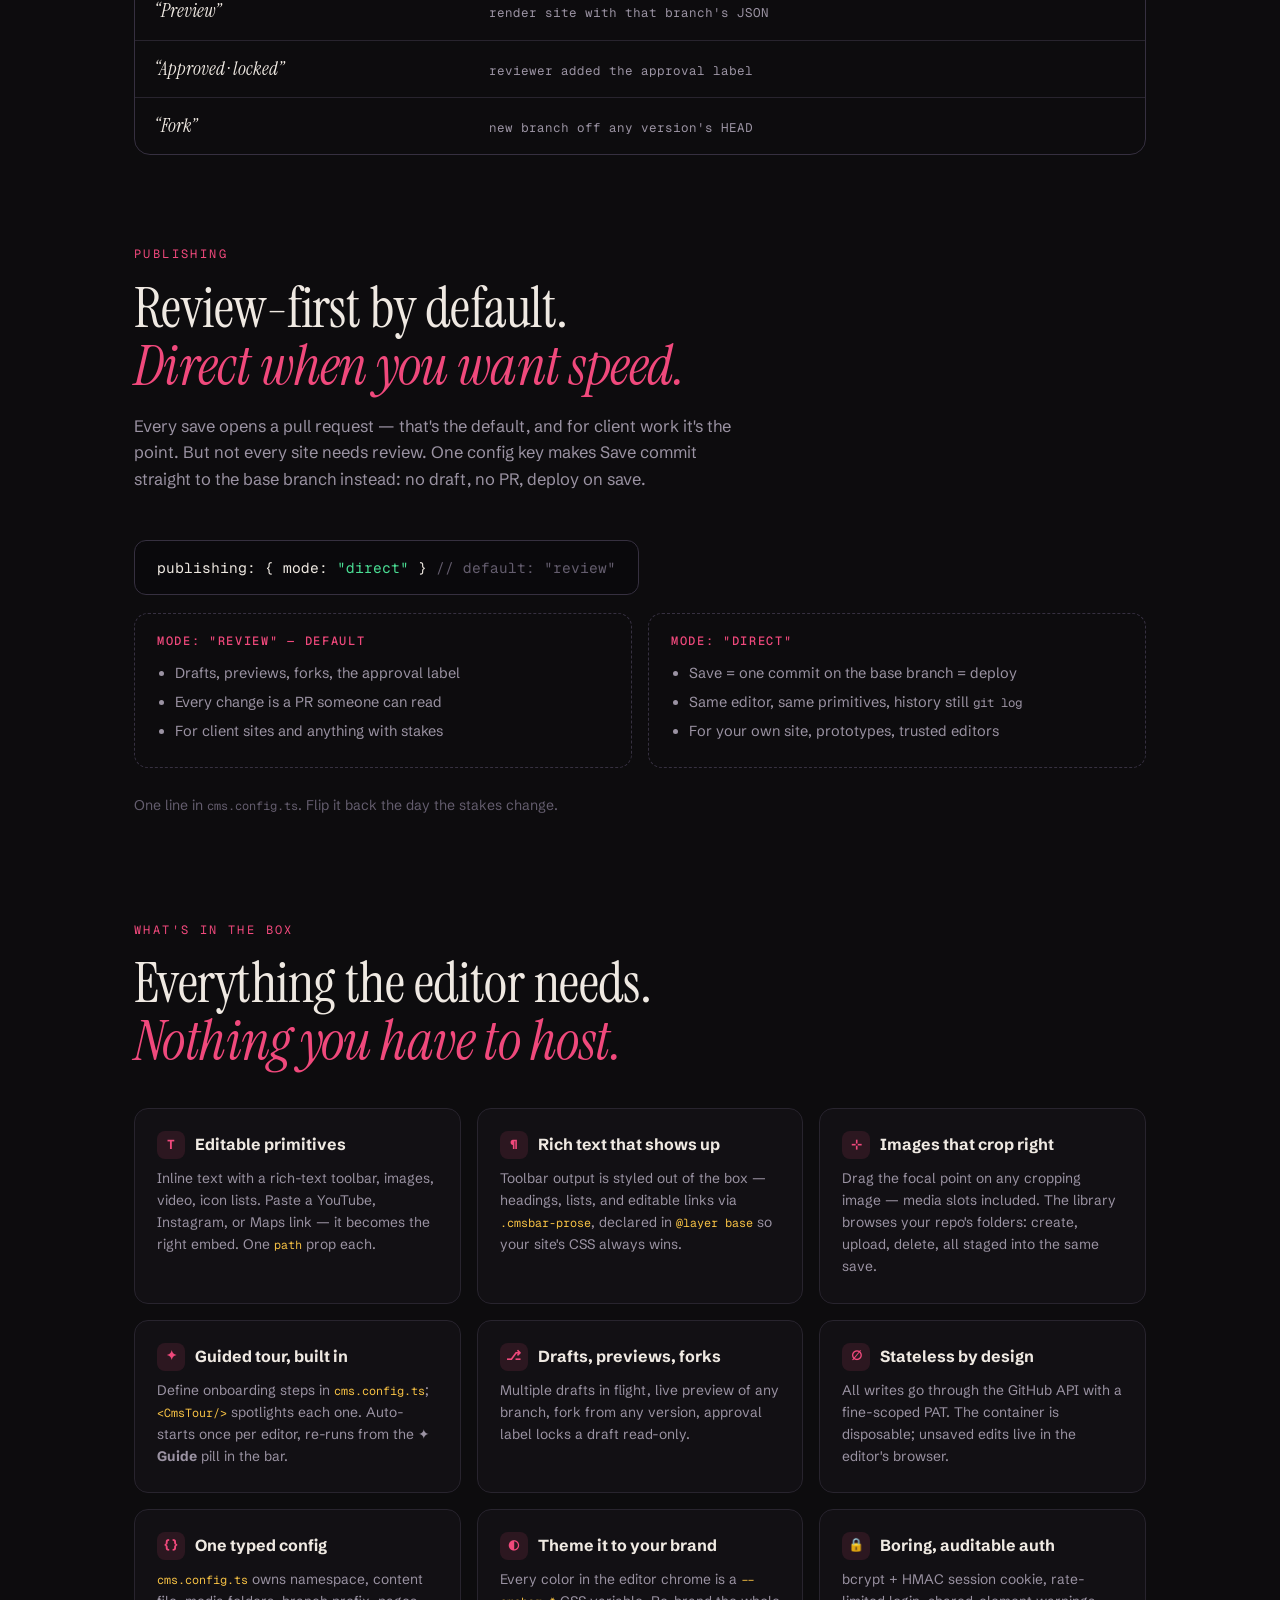
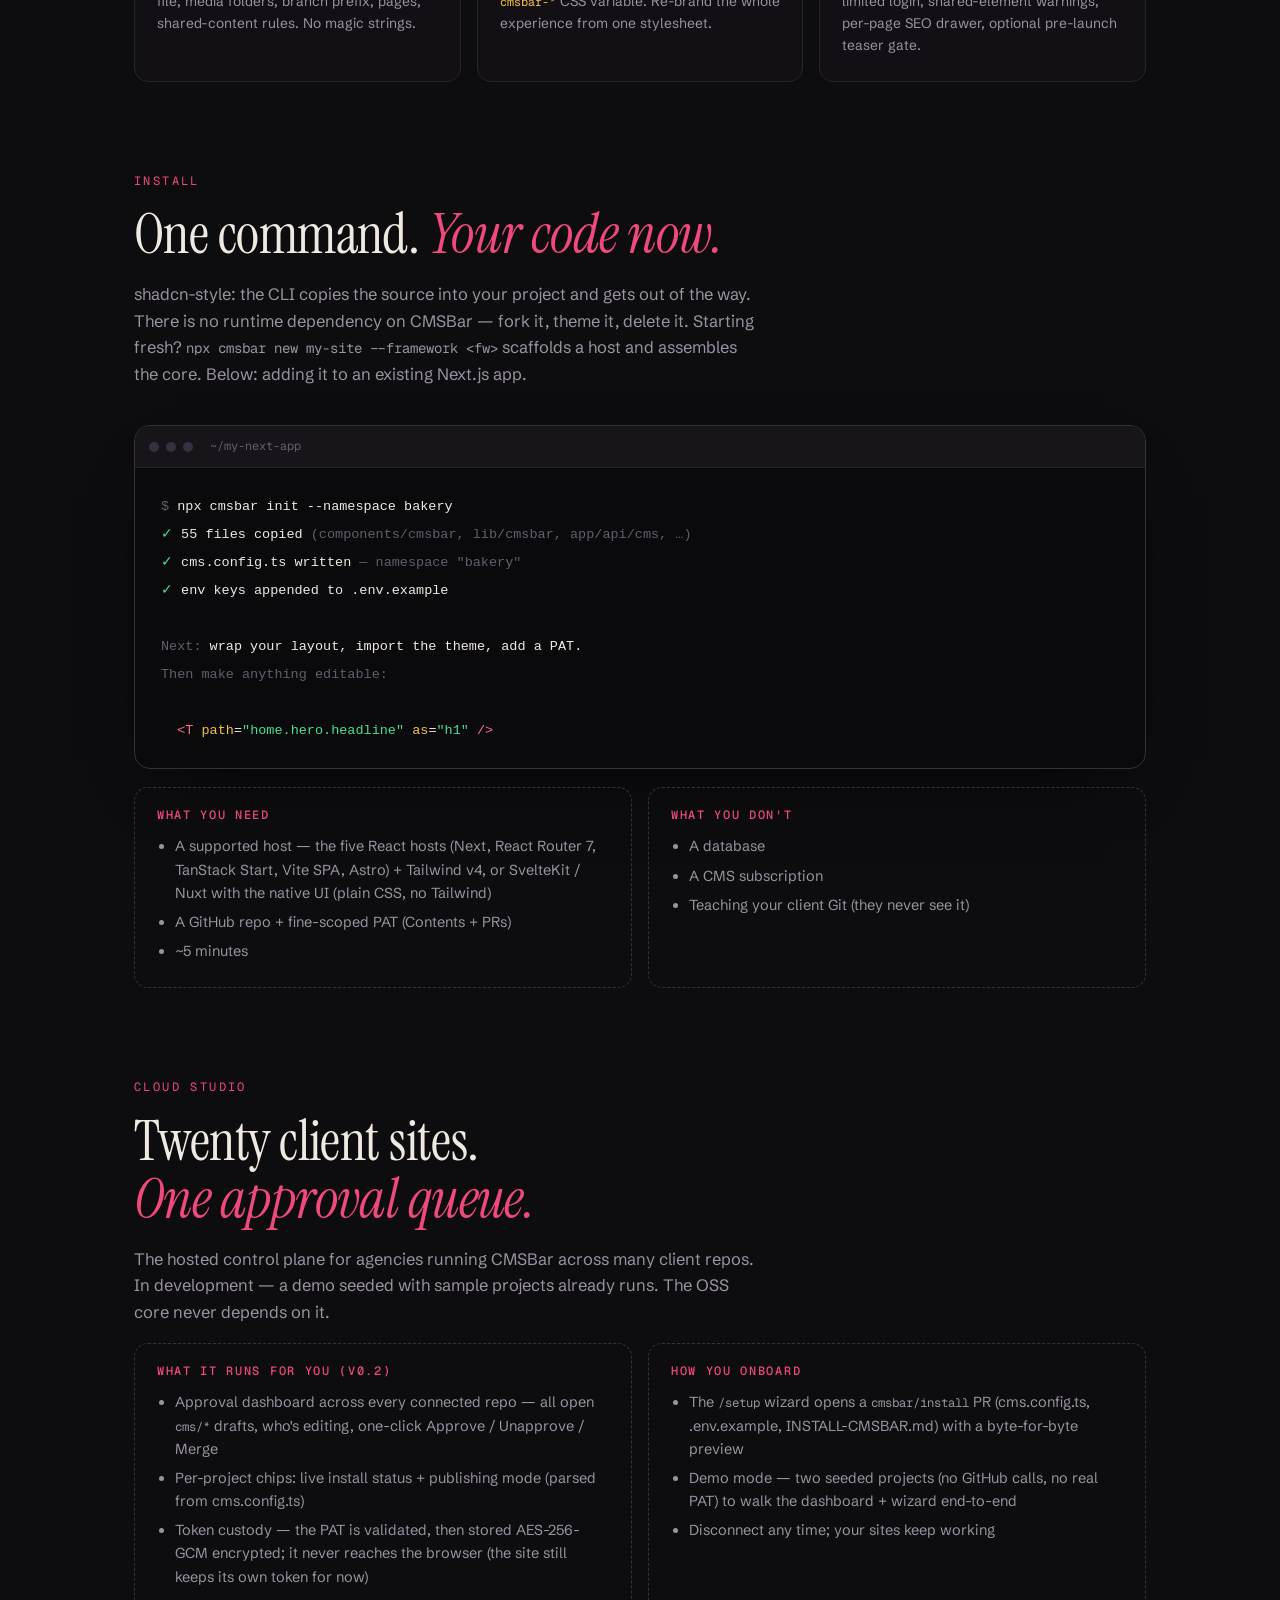
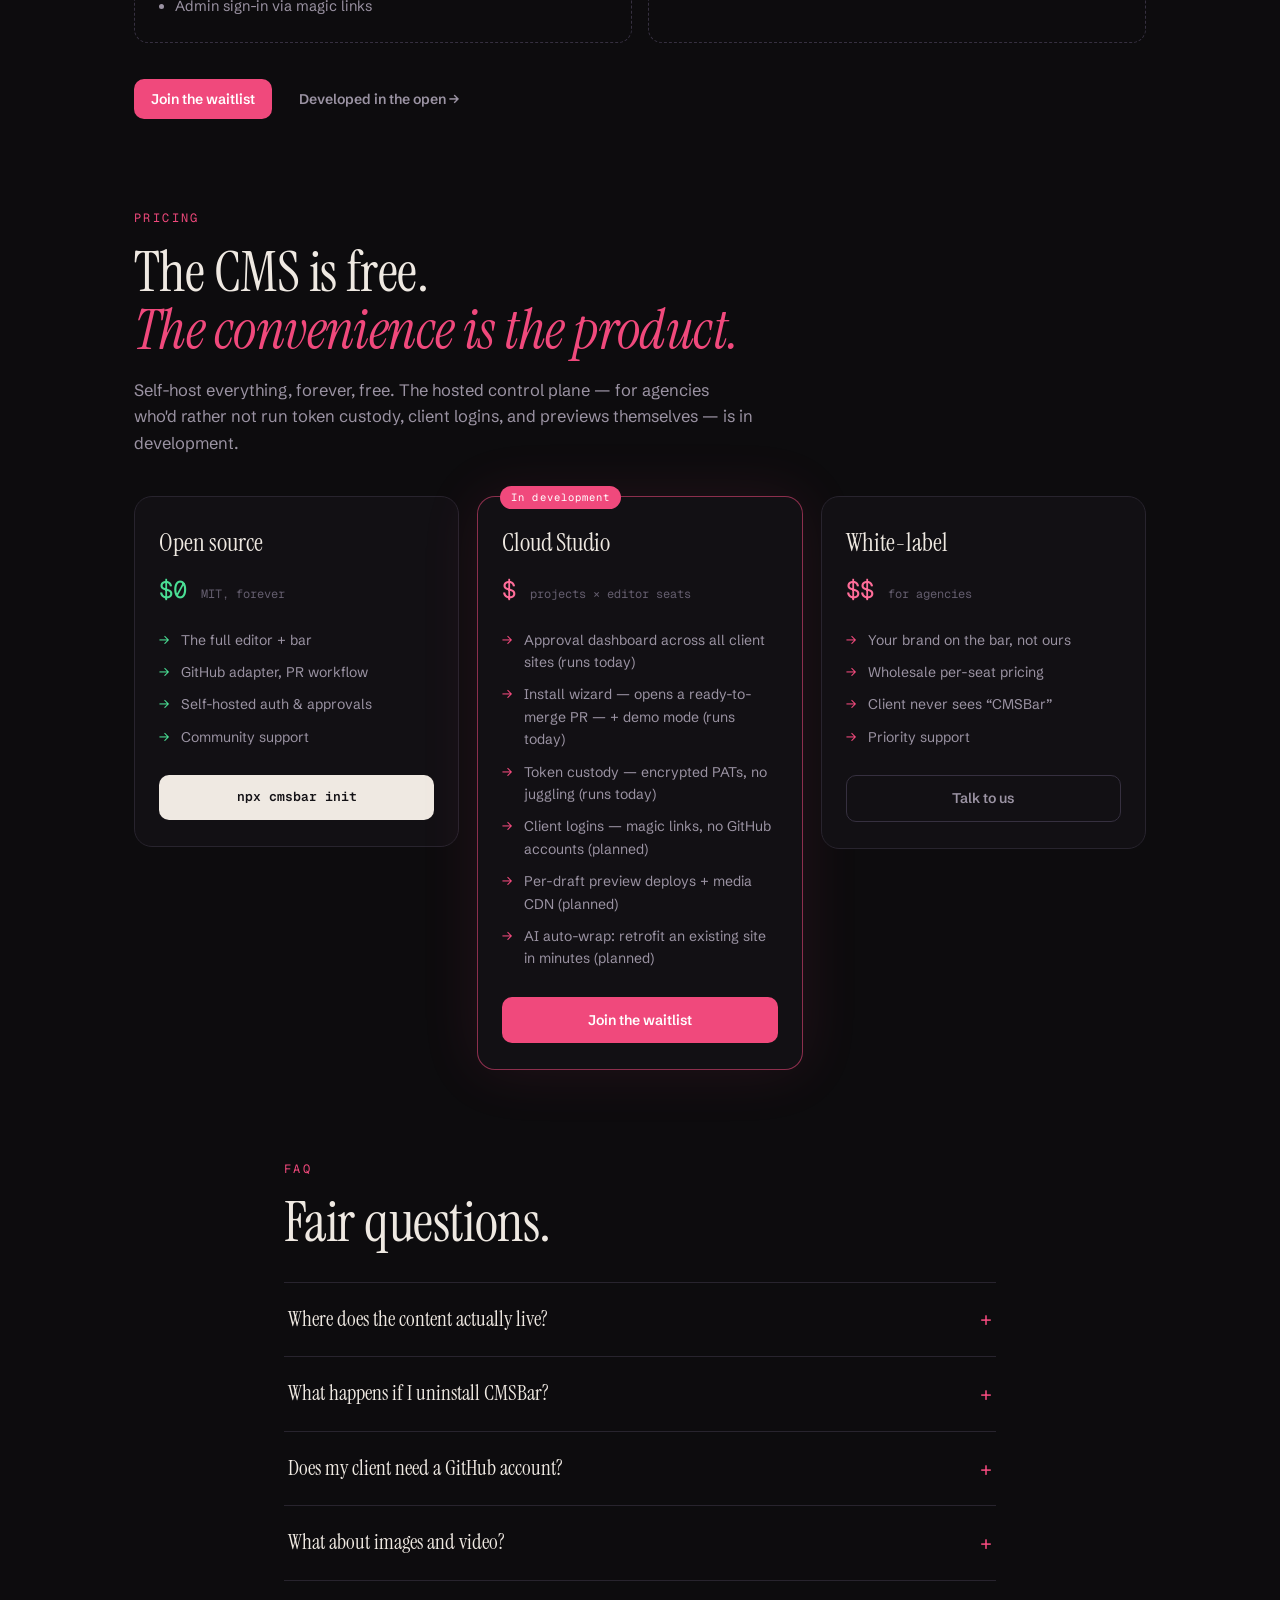
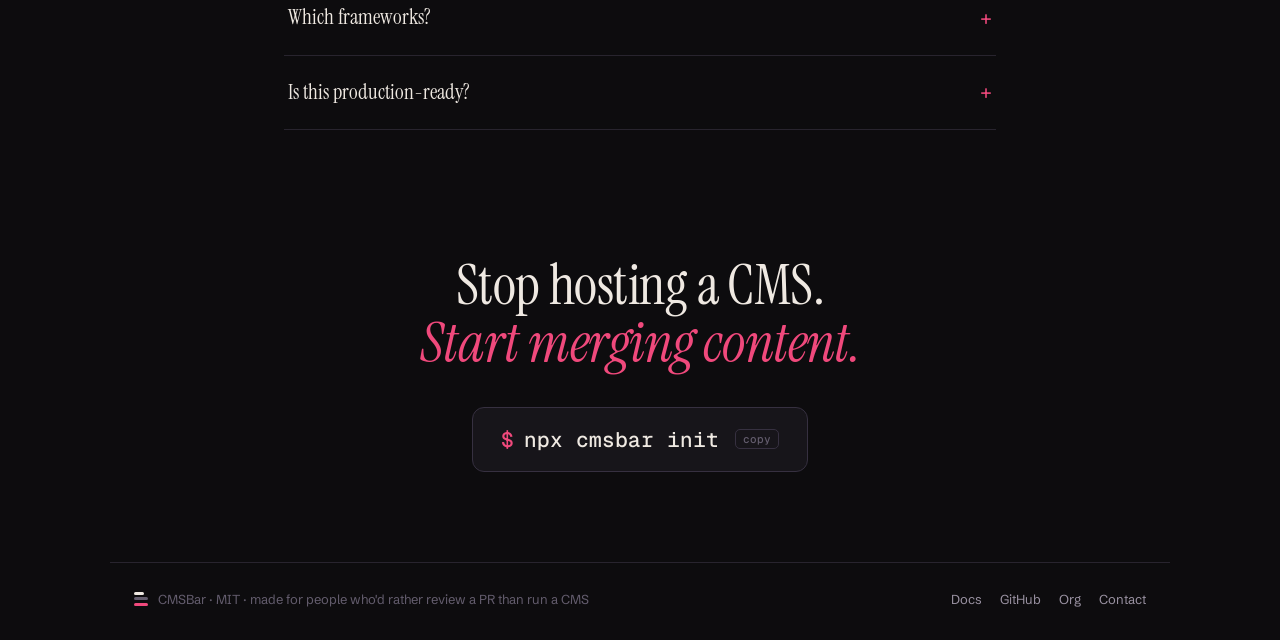
==== commit bcd28c9c: "feat(web): SvelteKit + Nuxt shipped, CLI for all 7, Cloud v0.2 Bring the marketing site + docs page " ====
--- a/index.html
+++ b/index.html
@@ -67,8 +67,9 @@
           <span class="muted">You get a</span> <em class="pr-word">pull&nbsp;request</em>.
         </h1>
         <p class="lede reveal d2">
-          CMSBar is a Git-as-CMS bar you drop into your own React codebase —
-          Next.js, React Router 7, TanStack Start, a Vite SPA, or Astro.
+          CMSBar is a Git-as-CMS bar you drop into your own codebase — five
+          React hosts (Next.js, React Router 7, TanStack Start, a Vite SPA,
+          Astro) plus native SvelteKit and Nuxt UIs on the same protocol.
           Editors click anything on the page and change it in place — every
           save becomes a branch and a PR in your repo. No database, no
           dashboard to host, no vendor.
@@ -254,15 +255,18 @@
       <!-- ───────────────────────── FRAMEWORKS ───────────────────────── -->
       <section class="section" id="frameworks">
         <p class="eyebrow reveal">Works with your framework</p>
-        <h2 class="reveal">One core. <em>Five React hosts.</em></h2>
+        <h2 class="reveal">One core. <em>Seven hosts.</em></h2>
         <p class="section-lede reveal">
           A framework-neutral core (~64% of the code, untouched per host) plus a
           thin per-host seam: one client host (pathname, navigate, image,
           apiBase — with DOM defaults) and one server mount. The whole API is a
           single dispatcher — <span class="mono sm">handleCmsRequest</span> /
           <span class="mono sm">createCmsApi</span> — mounted as one catch-all
-          route. The seam is frozen and validated across all five; a
-          152-test handler-level harness backs it.
+          route. The seam is frozen and validated across all five React hosts; a
+          156-test handler-level harness backs it. Two non-React UIs —
+          <span class="mono sm">SvelteKit</span> (Svelte&nbsp;5) and
+          <span class="mono sm">Nuxt</span> (Vue&nbsp;3) — reuse that same core +
+          handlers, with the component layer rebuilt natively.
         </p>
         <p class="section-lede reveal">
           Each shipped host has a live example in the repo that builds and runs:
@@ -304,9 +308,14 @@
             <span class="fw-note">A small <span class="mono">(req,res)</span> shim over the neutral handlers. Seam published; community-adapter tier.</span>
           </div>
           <div class="fw-row">
-            <span class="fw-name">SvelteKit · Nuxt</span>
-            <span class="fw-tag fw-tag-roadmap">roadmap</span>
-            <span class="fw-note">A separate “CMSBar protocol” UI rewrite — the neutral core/handlers stay, the component layer is rebuilt in Svelte/Vue. Planned after the React adapters get adoption.</span>
+            <span class="fw-name">SvelteKit<small>native Svelte 5 UI</small></span>
+            <span class="fw-tag fw-tag-shipped">shipped</span>
+            <span class="fw-note">The neutral core + handlers stay; the whole component layer is rebuilt in Svelte 5. One catch-all <span class="mono">+server.ts</span> → <span class="mono">createCmsApi</span>; SSR. Feature parity, browser-verified. <span class="mono">examples/sveltekit</span></span>
+          </div>
+          <div class="fw-row">
+            <span class="fw-name">Nuxt<small>native Vue 3 UI</small></span>
+            <span class="fw-tag fw-tag-shipped">shipped</span>
+            <span class="fw-note">Same protocol, component layer rebuilt in Vue 3. One Nitro catch-all route → <span class="mono">createCmsApi</span>; SSR. Feature parity, browser-verified. <span class="mono">examples/nuxt</span></span>
           </div>
         </div>
 
@@ -316,7 +325,7 @@
             <p class="mono sm" style="color: var(--ok); margin: 0 0 8px">$ npx cmsbar new my-site --framework astro</p>
             <ul>
               <li>Scaffolds a per-host starter + assembles the neutral core into it</li>
-              <li><span class="mono sm">--framework</span> <span class="mono sm">next | react-router | tanstack-start | vite | astro</span></li>
+              <li><span class="mono sm">--framework</span> <span class="mono sm">next | react-router | tanstack-start | vite | astro | sveltekit | nuxt</span></li>
             </ul>
           </div>
           <div>
@@ -329,9 +338,12 @@
           </div>
         </div>
         <p class="hero-foot reveal">
-          Per-framework quickstarts, the host seam, and the roadmap live in
-          <a class="inline-link" href="docs.html#frameworks">the docs</a> and
-          <a class="inline-link" href="https://github.com/cmsbar/cmsbar" target="_blank" rel="noopener">docs/FRAMEWORKS.md in the repo</a>.
+          Per-framework quickstarts and the host seam live in
+          <a class="inline-link" href="docs.html#frameworks">the docs</a>; the
+          full audit is in
+          <a class="inline-link" href="https://github.com/cmsbar/cmsbar/blob/main/docs/FRAMEWORKS.md" target="_blank" rel="noopener">docs/FRAMEWORKS.md</a>
+          and the non-React contract in
+          <a class="inline-link" href="https://github.com/cmsbar/cmsbar/blob/main/docs/PROTOCOL.md" target="_blank" rel="noopener">docs/PROTOCOL.md</a>.
         </p>
       </section>
 
@@ -454,7 +466,7 @@
           <div>
             <h4 class="mono">What you need</h4>
             <ul>
-              <li>A supported React host <span class="dim">(Next, React Router 7, TanStack Start, Vite SPA, or Astro)</span> + Tailwind v4</li>
+              <li>A supported host — the five React hosts <span class="dim">(Next, React Router 7, TanStack Start, Vite SPA, Astro)</span> + Tailwind v4, or <span class="dim">SvelteKit / Nuxt</span> with the native UI (plain CSS, no Tailwind)</li>
               <li>A GitHub repo + fine-scoped PAT <span class="dim">(Contents + PRs)</span></li>
               <li>~5 minutes</li>
             </ul>
@@ -481,18 +493,19 @@
         </p>
         <div class="install-cols reveal">
           <div>
-            <h4 class="mono">What it runs for you</h4>
-            <ul>
-              <li>Token custody — PATs encrypted at rest in Studio (the site still keeps its own token for now)</li>
-              <li>Client logins via magic links <span class="dim">(no GitHub accounts)</span></li>
-              <li>One approval dashboard across every connected project</li>
+            <h4 class="mono">What it runs for you (v0.2)</h4>
+            <ul>
+              <li>Approval dashboard across every connected repo — all open <span class="mono sm">cms/*</span> drafts, who's editing, one-click Approve / Unapprove / Merge</li>
+              <li>Per-project chips: live install status + publishing mode <span class="dim">(parsed from cms.config.ts)</span></li>
+              <li>Token custody — the PAT is validated, then stored AES-256-GCM encrypted; it never reaches the browser <span class="dim">(the site still keeps its own token for now)</span></li>
+              <li>Admin sign-in via magic links</li>
             </ul>
           </div>
           <div>
             <h4 class="mono">How you onboard</h4>
             <ul>
-              <li>Install wizard opens a ready-to-merge PR <span class="dim">(config, env template, step-by-step guide)</span></li>
-              <li>Demo mode — poke at sample projects before connecting anything real</li>
+              <li>The <span class="mono sm">/setup</span> wizard opens a <span class="mono sm">cmsbar/install</span> PR <span class="dim">(cms.config.ts, .env.example, INSTALL-CMSBAR.md)</span> with a byte-for-byte preview</li>
+              <li>Demo mode — two seeded projects (no GitHub calls, no real PAT) to walk the dashboard + wizard end-to-end</li>
               <li>Disconnect any time; your sites keep working</li>
             </ul>
           </div>
@@ -527,12 +540,12 @@
             <span class="tier-badge">In development</span>
             <header><h3>Cloud Studio</h3><p class="price">$ <span>projects × editor seats</span></p></header>
             <ul>
-              <li>Client logins — no GitHub accounts, magic links</li>
-              <li>Token custody — no PAT juggling</li>
-              <li>Install wizard (opens a ready-to-merge PR) + demo mode <span class="dim">(runs today)</span></li>
-              <li>Approval dashboard across all client sites</li>
-              <li>Per-draft preview deploys + media CDN</li>
-              <li>AI auto-wrap: retrofit an existing site in minutes</li>
+              <li>Approval dashboard across all client sites <span class="dim">(runs today)</span></li>
+              <li>Install wizard — opens a ready-to-merge PR — + demo mode <span class="dim">(runs today)</span></li>
+              <li>Token custody — encrypted PATs, no juggling <span class="dim">(runs today)</span></li>
+              <li>Client logins — magic links, no GitHub accounts <span class="dim">(planned)</span></li>
+              <li>Per-draft preview deploys + media CDN <span class="dim">(planned)</span></li>
+              <li>AI auto-wrap: retrofit an existing site in minutes <span class="dim">(planned)</span></li>
             </ul>
             <a class="btn btn-accent wide" href="mailto:hello@cmsbar.dev?subject=Cloud%20waitlist">Join the waitlist</a>
           </article>
@@ -572,7 +585,7 @@
           </details>
           <details>
             <summary>Which frameworks?</summary>
-            <p>Five React-family hosts ship today, each with a live example that builds and runs: Next.js (App Router), React Router 7, TanStack Start, a Vite + React SPA (with a small Hono companion server), and Astro (React islands). See the <a class="inline-link" href="#frameworks">frameworks matrix</a> and <a class="inline-link" href="https://github.com/cmsbar/cmsbar" target="_blank" rel="noopener">docs/FRAMEWORKS.md in the repo</a>. SvelteKit/Nuxt are on the roadmap (a separate UI rewrite, not an adapter). A pure SPA still needs a tiny server for the write token — that's the companion server, not a browser-held token.</p>
+            <p>Five React-family hosts ship today, each with a live example that builds and runs: Next.js (App Router), React Router 7, TanStack Start, a Vite + React SPA (with a small Hono companion server), and Astro (React islands). Beyond React, <b>SvelteKit (Svelte 5) and Nuxt (Vue 3) now ship as native UIs</b> on the same protocol — full feature parity, browser-verified — so all seven scaffold with <span class="mono sm">npx cmsbar new --framework &lt;fw&gt;</span>. See the <a class="inline-link" href="#frameworks">frameworks matrix</a> and <a class="inline-link" href="https://github.com/cmsbar/cmsbar" target="_blank" rel="noopener">docs/FRAMEWORKS.md + PROTOCOL.md in the repo</a>. A pure SPA still needs a tiny server for the write token — that's the companion server, not a browser-held token.</p>
           </details>
           <details>
             <summary>Is this production-ready?</summary>
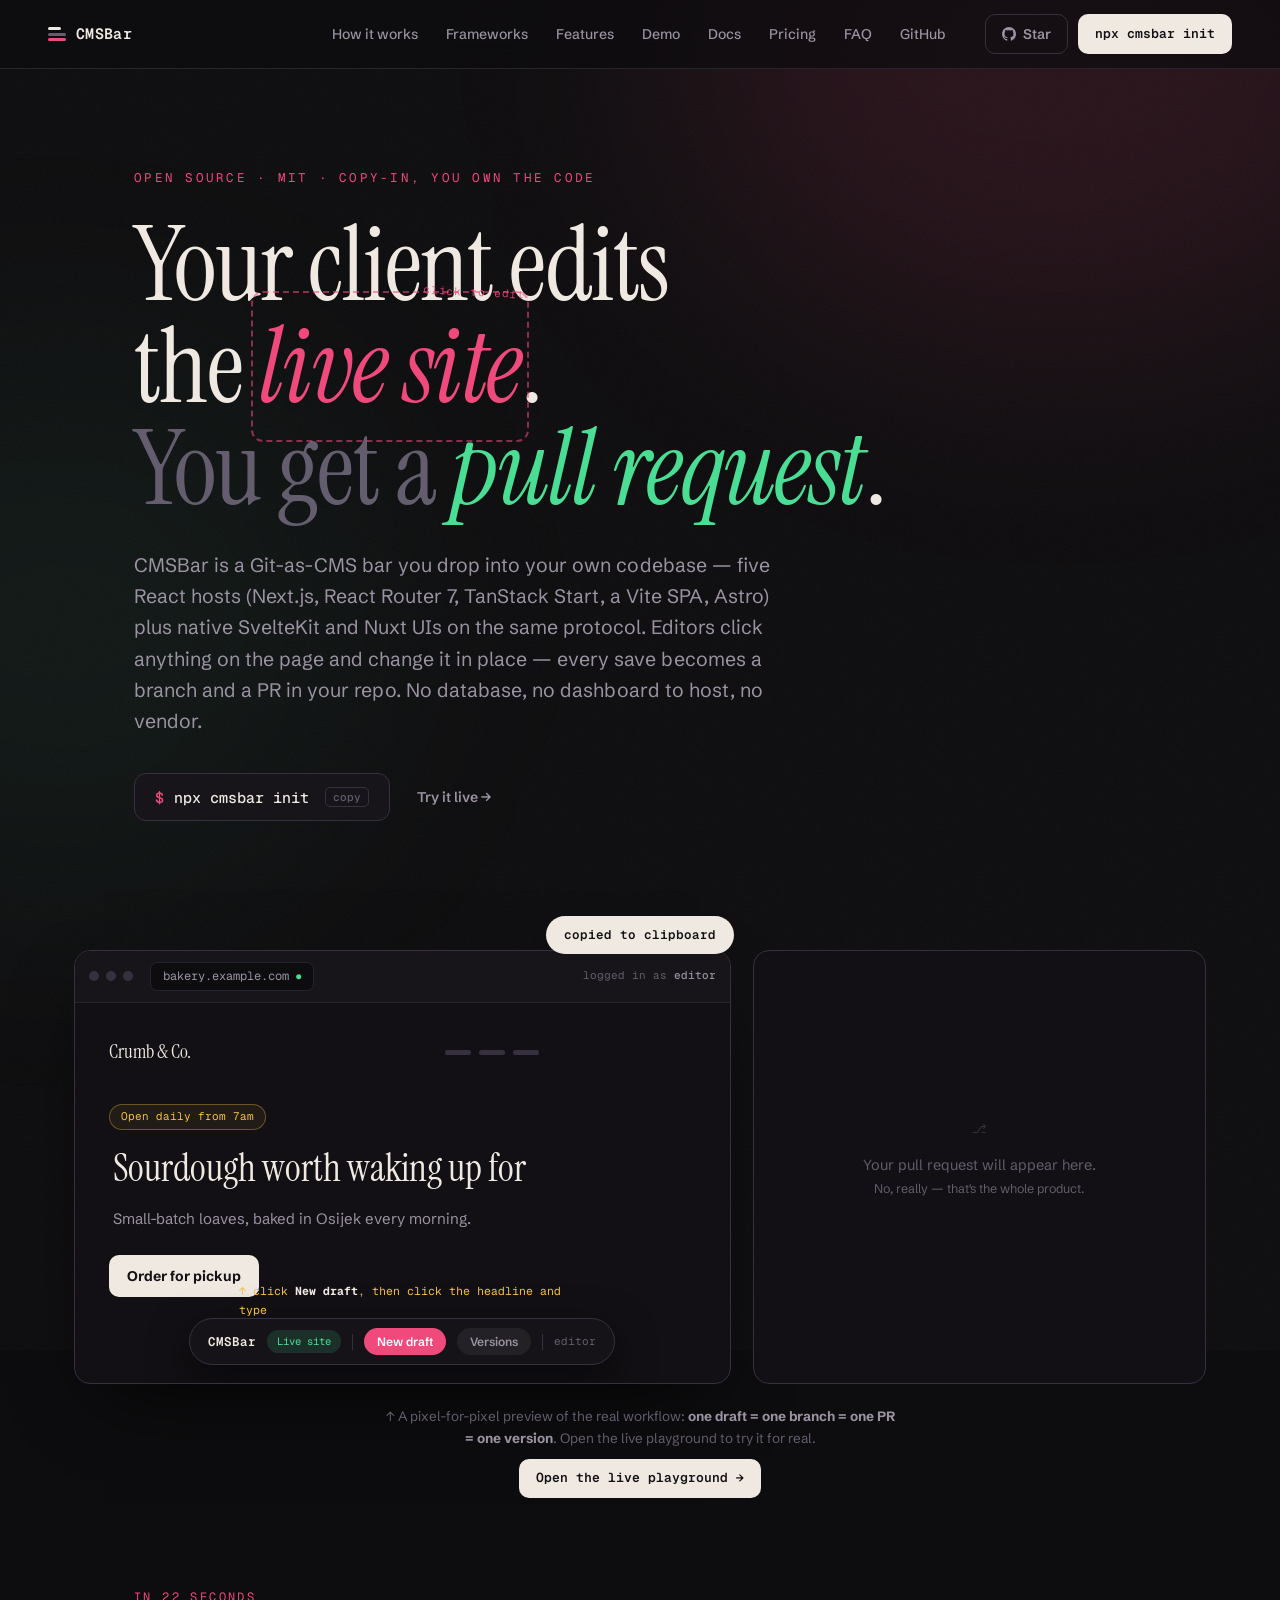
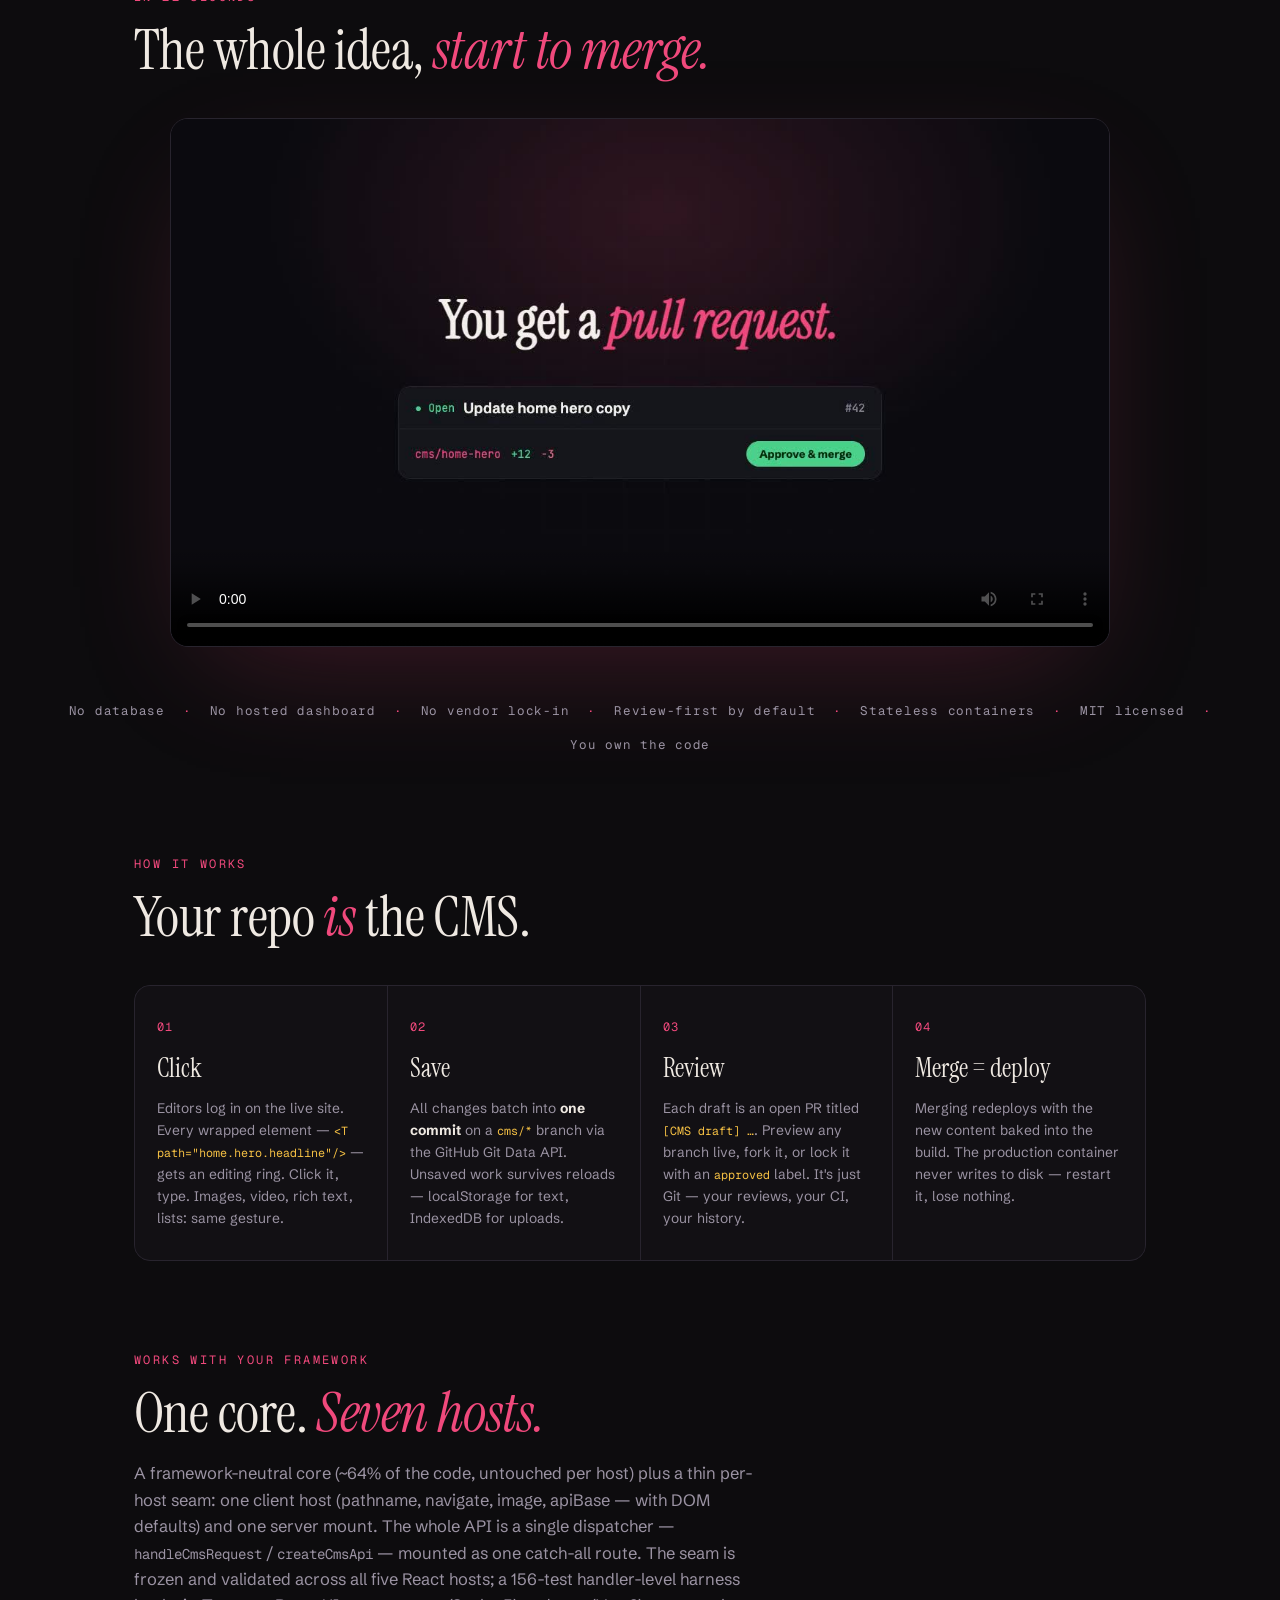
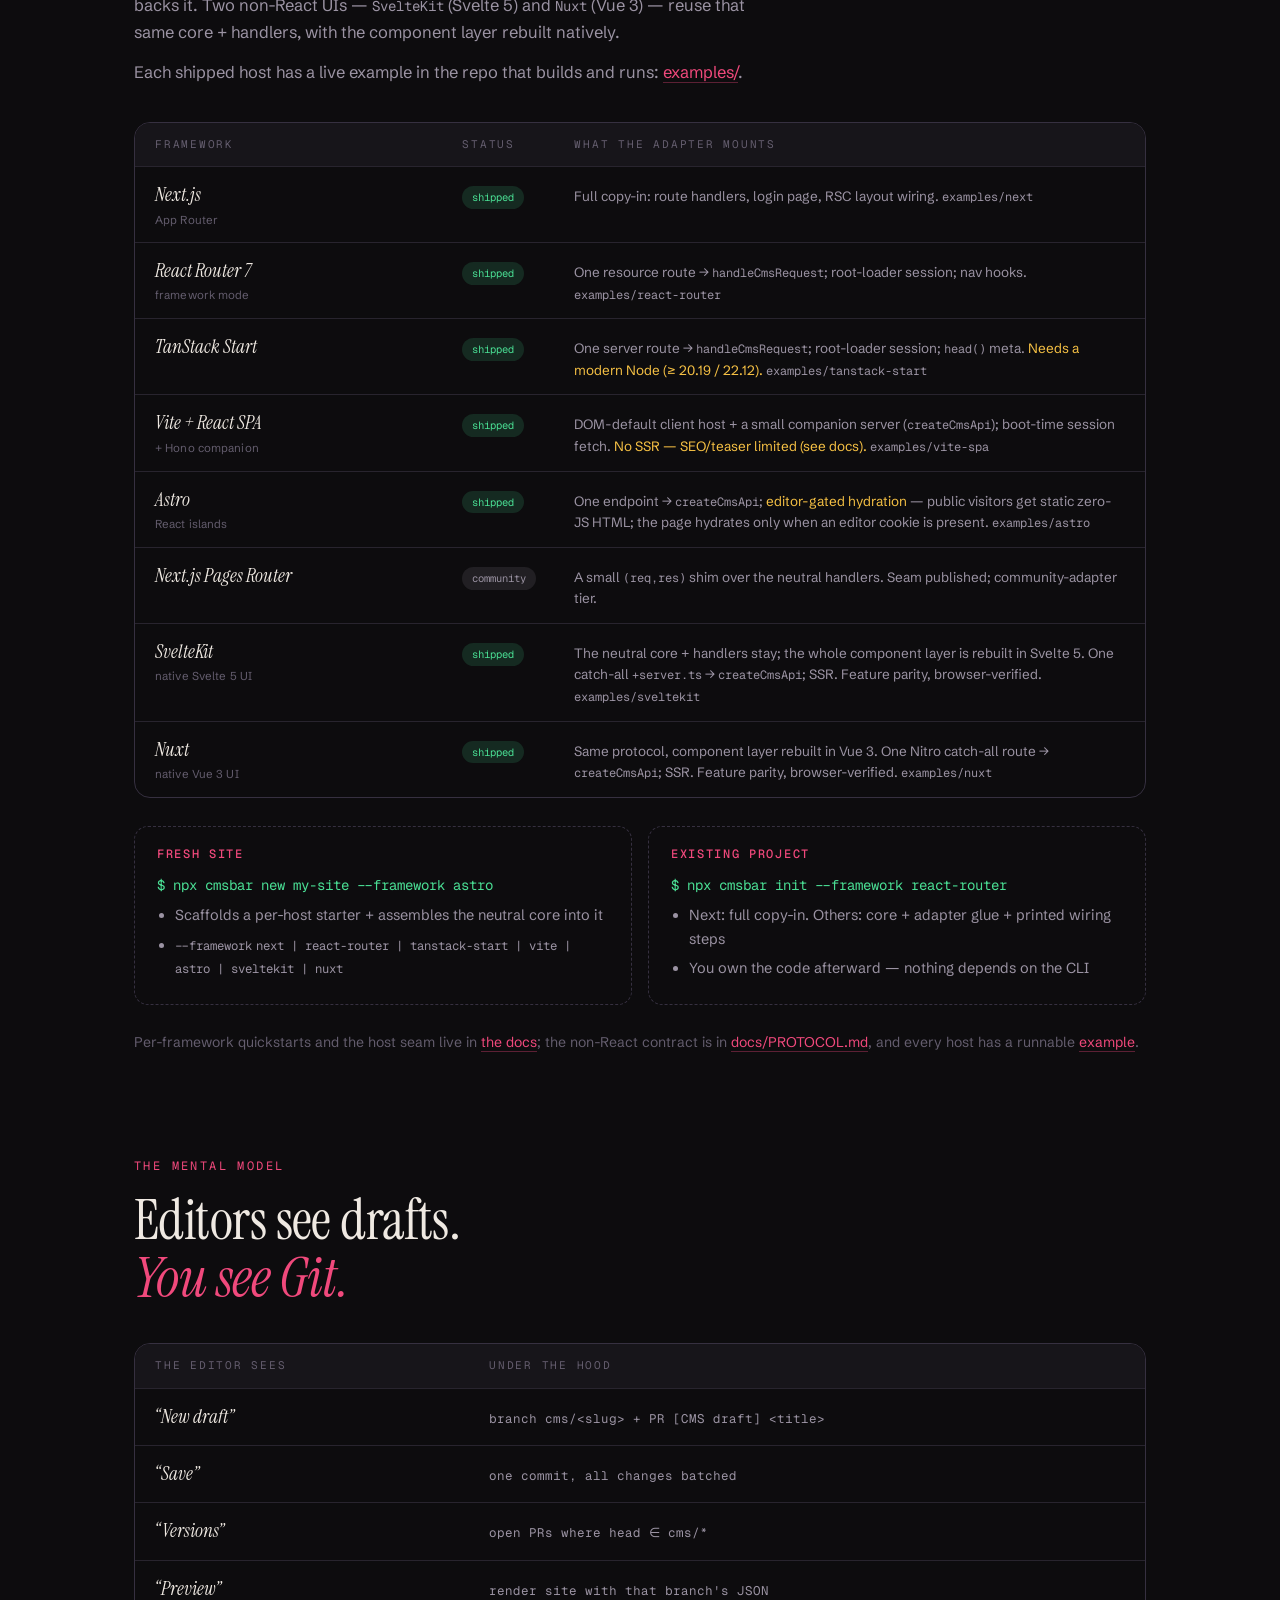
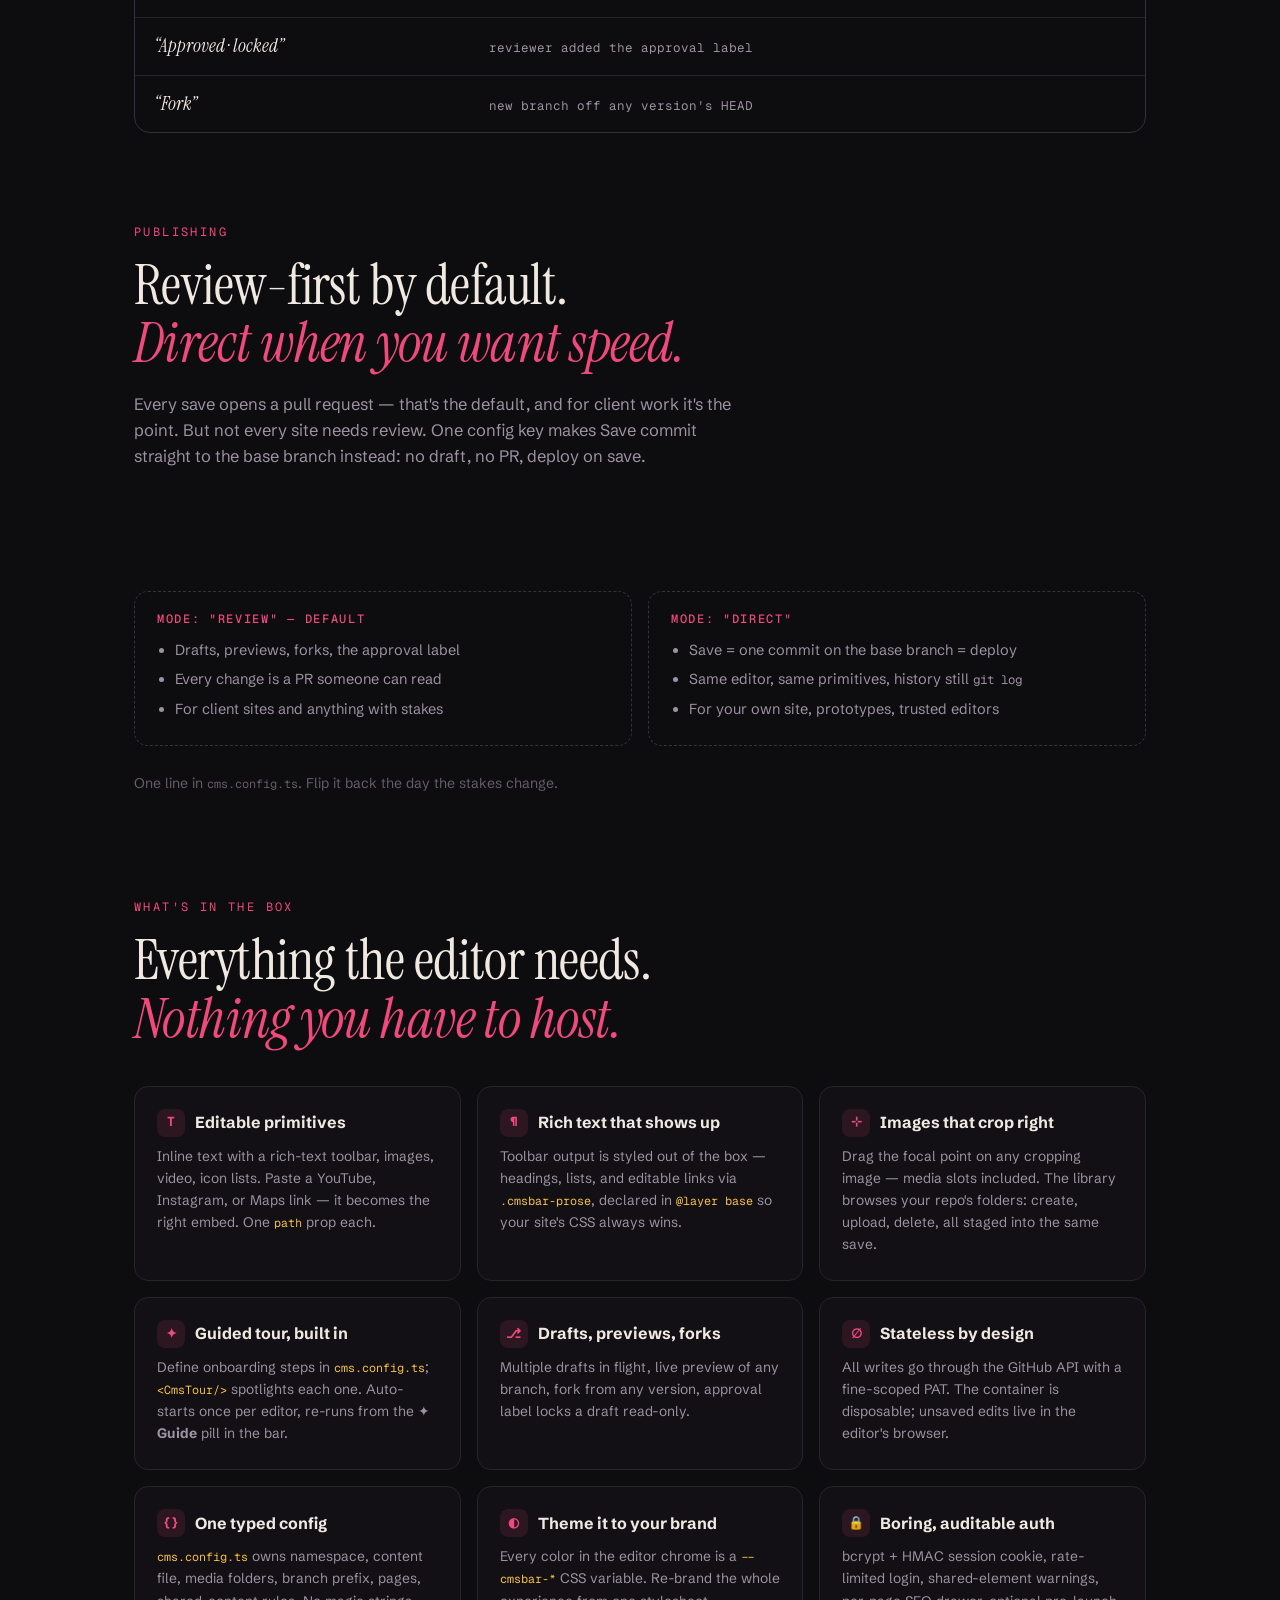
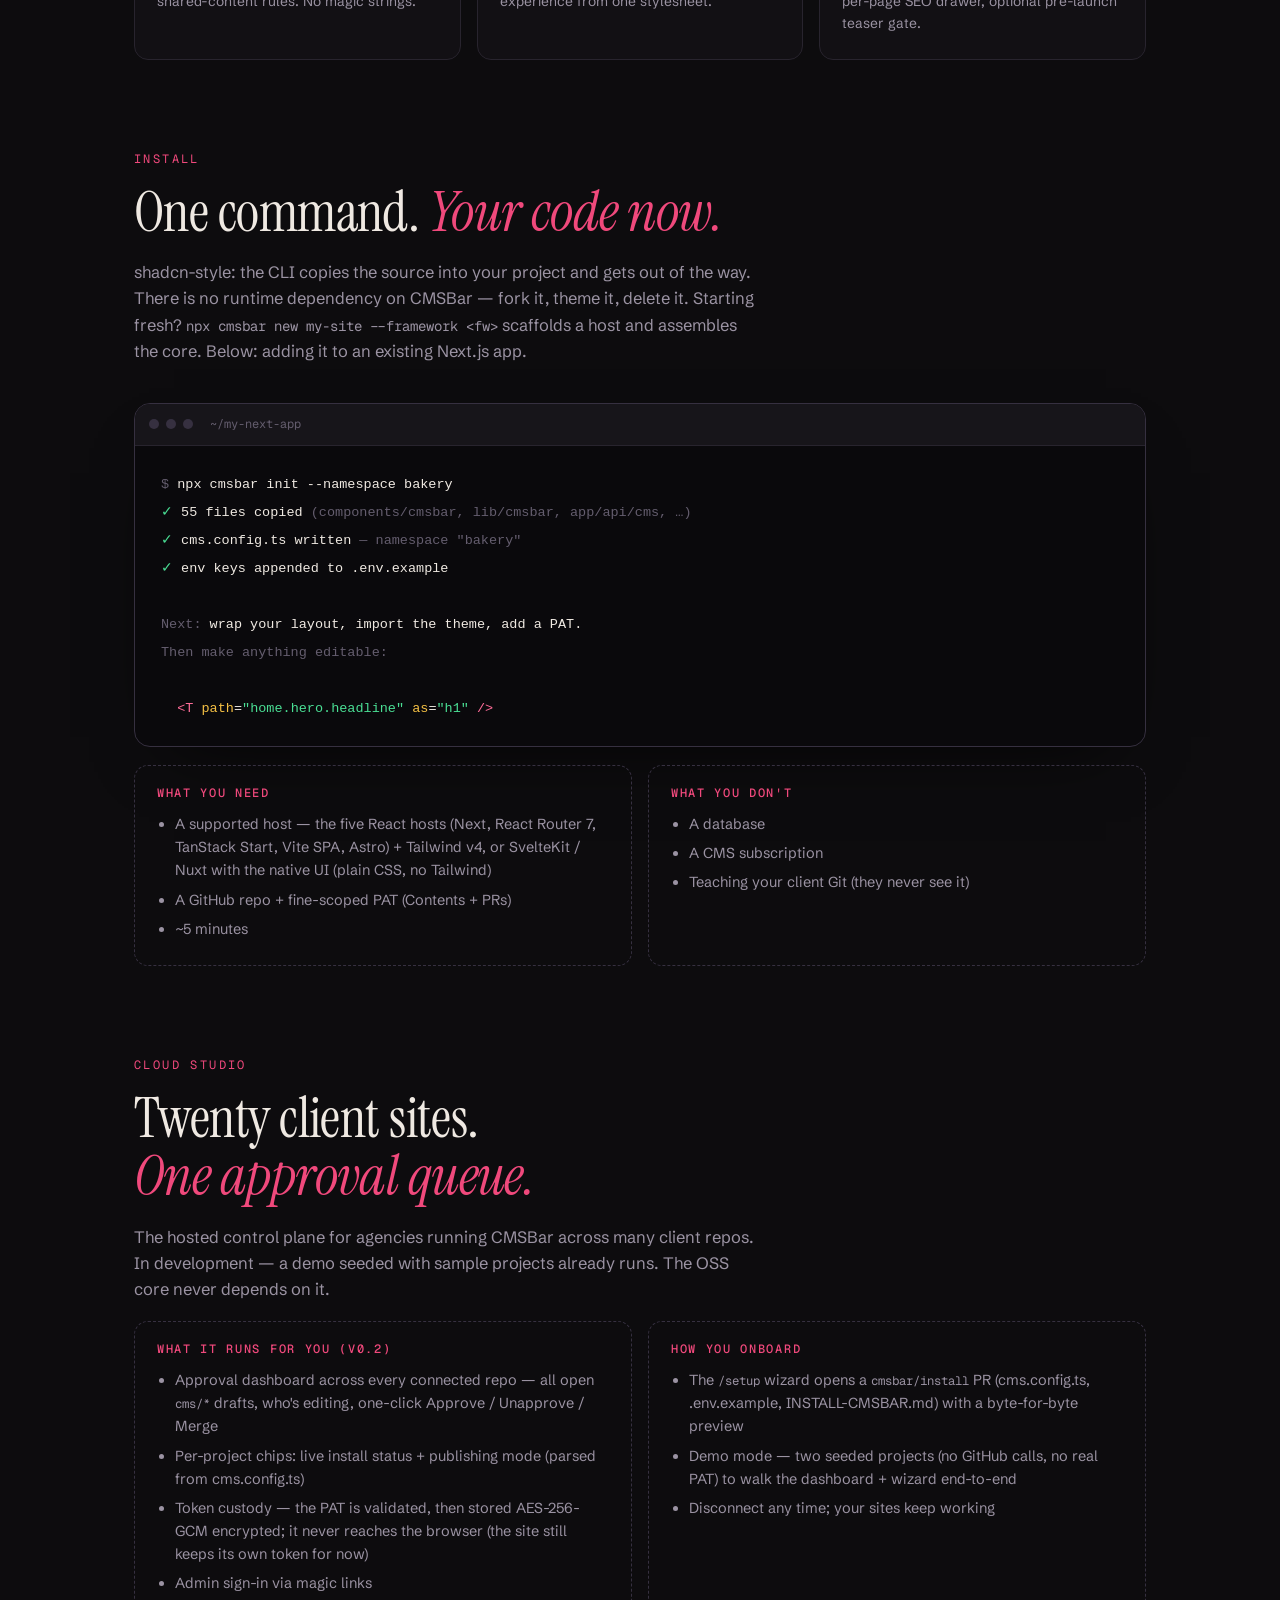
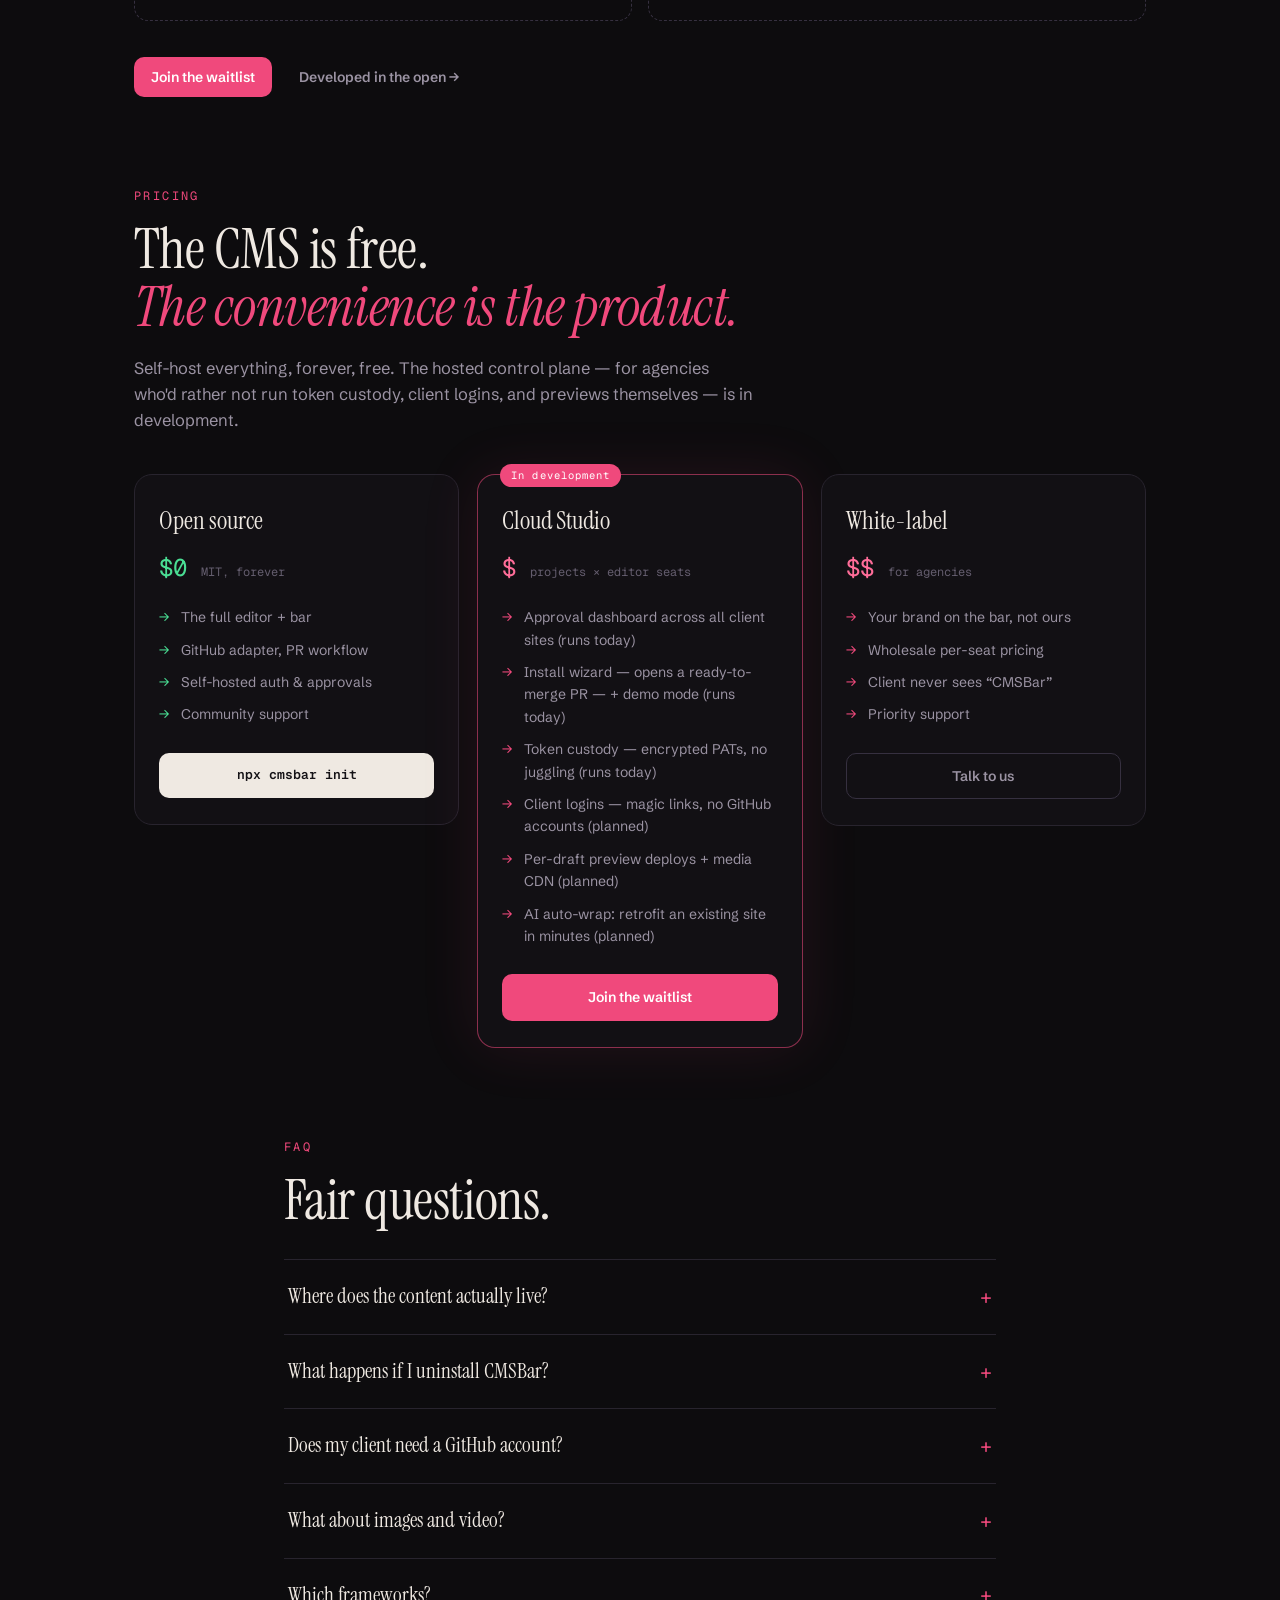
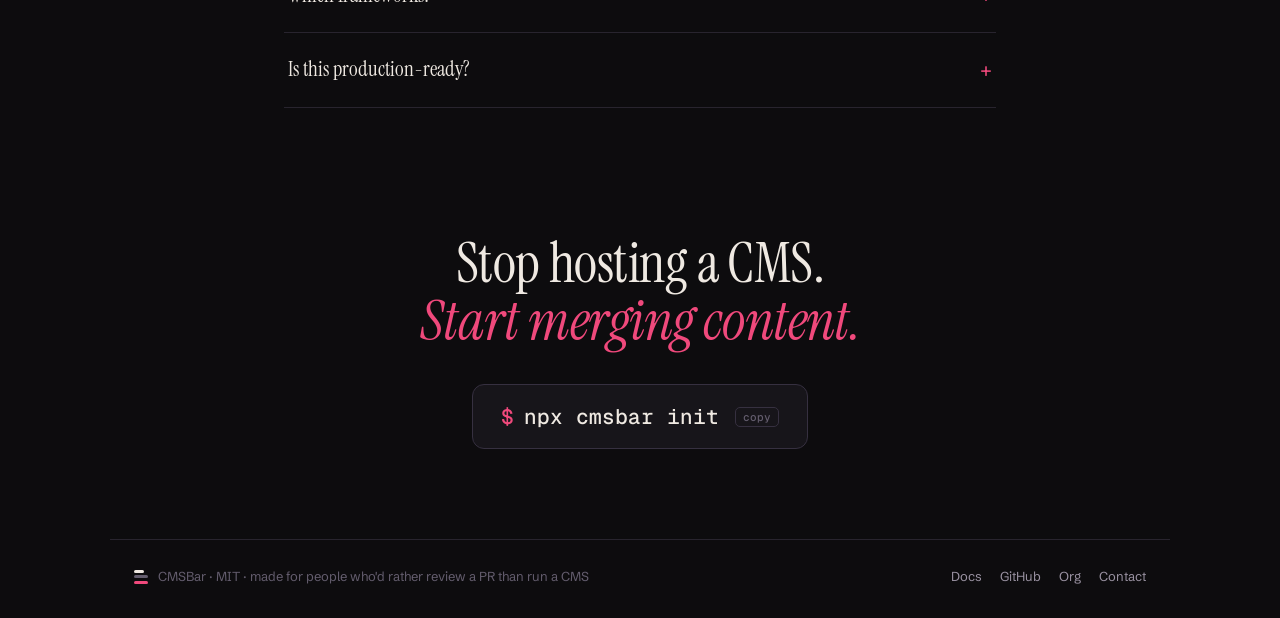
==== commit 75771eb4: "fix(web): drop links to docs/FRAMEWORKS.md (now internal) FRAMEWORKS.md was pulled from the public C" ====
--- a/index.html
+++ b/index.html
@@ -340,10 +340,10 @@
         <p class="hero-foot reveal">
           Per-framework quickstarts and the host seam live in
           <a class="inline-link" href="docs.html#frameworks">the docs</a>; the
-          full audit is in
-          <a class="inline-link" href="https://github.com/cmsbar/cmsbar/blob/main/docs/FRAMEWORKS.md" target="_blank" rel="noopener">docs/FRAMEWORKS.md</a>
-          and the non-React contract in
-          <a class="inline-link" href="https://github.com/cmsbar/cmsbar/blob/main/docs/PROTOCOL.md" target="_blank" rel="noopener">docs/PROTOCOL.md</a>.
+          non-React contract is in
+          <a class="inline-link" href="https://github.com/cmsbar/cmsbar/blob/main/docs/PROTOCOL.md" target="_blank" rel="noopener">docs/PROTOCOL.md</a>,
+          and every host has a runnable
+          <a class="inline-link" href="https://github.com/cmsbar/cmsbar/tree/main/examples" target="_blank" rel="noopener">example</a>.
         </p>
       </section>
 
@@ -585,7 +585,7 @@
           </details>
           <details>
             <summary>Which frameworks?</summary>
-            <p>Five React-family hosts ship today, each with a live example that builds and runs: Next.js (App Router), React Router 7, TanStack Start, a Vite + React SPA (with a small Hono companion server), and Astro (React islands). Beyond React, <b>SvelteKit (Svelte 5) and Nuxt (Vue 3) now ship as native UIs</b> on the same protocol — full feature parity, browser-verified — so all seven scaffold with <span class="mono sm">npx cmsbar new --framework &lt;fw&gt;</span>. See the <a class="inline-link" href="#frameworks">frameworks matrix</a> and <a class="inline-link" href="https://github.com/cmsbar/cmsbar" target="_blank" rel="noopener">docs/FRAMEWORKS.md + PROTOCOL.md in the repo</a>. A pure SPA still needs a tiny server for the write token — that's the companion server, not a browser-held token.</p>
+            <p>Five React-family hosts ship today, each with a live example that builds and runs: Next.js (App Router), React Router 7, TanStack Start, a Vite + React SPA (with a small Hono companion server), and Astro (React islands). Beyond React, <b>SvelteKit (Svelte 5) and Nuxt (Vue 3) now ship as native UIs</b> on the same protocol — full feature parity, browser-verified — so all seven scaffold with <span class="mono sm">npx cmsbar new --framework &lt;fw&gt;</span>. See the <a class="inline-link" href="#frameworks">frameworks matrix</a> and <a class="inline-link" href="https://github.com/cmsbar/cmsbar/blob/main/docs/PROTOCOL.md" target="_blank" rel="noopener">docs/PROTOCOL.md (the non-React contract)</a>. A pure SPA still needs a tiny server for the write token — that's the companion server, not a browser-held token.</p>
           </details>
           <details>
             <summary>Is this production-ready?</summary>
